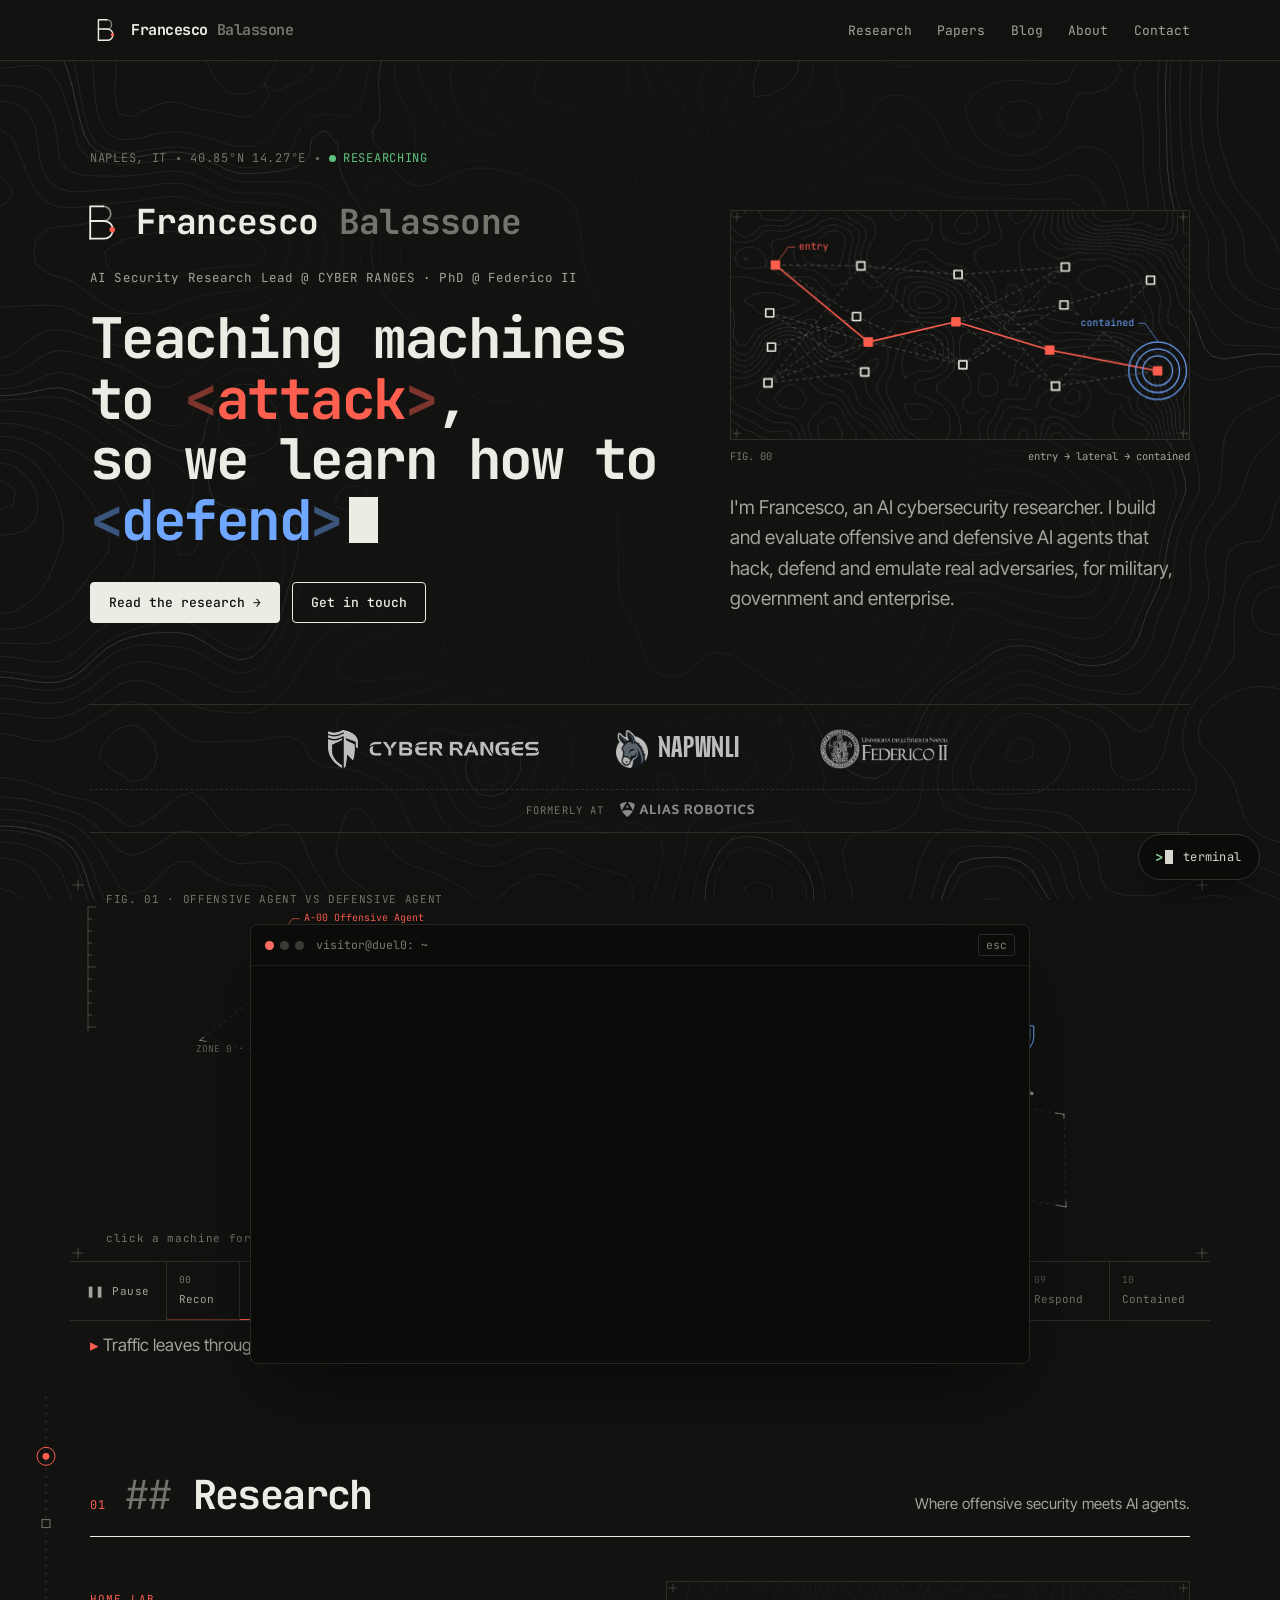
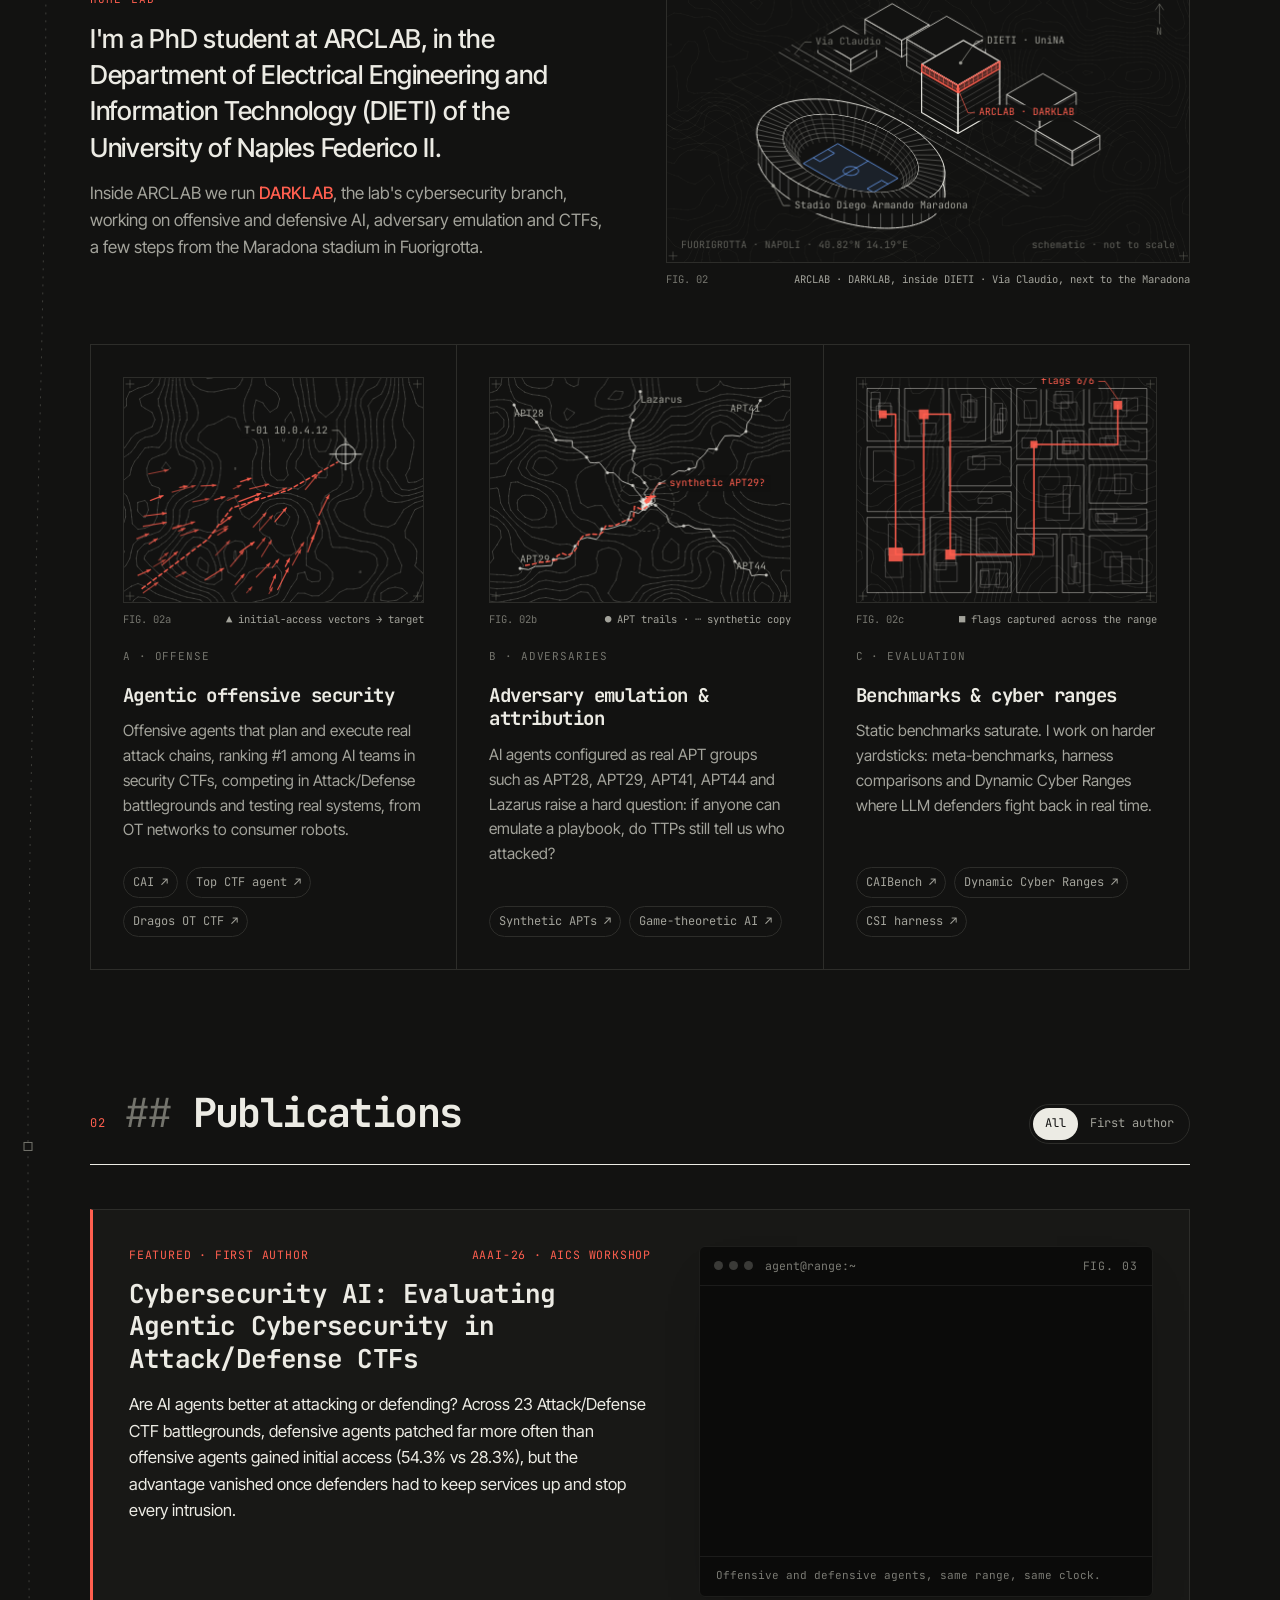
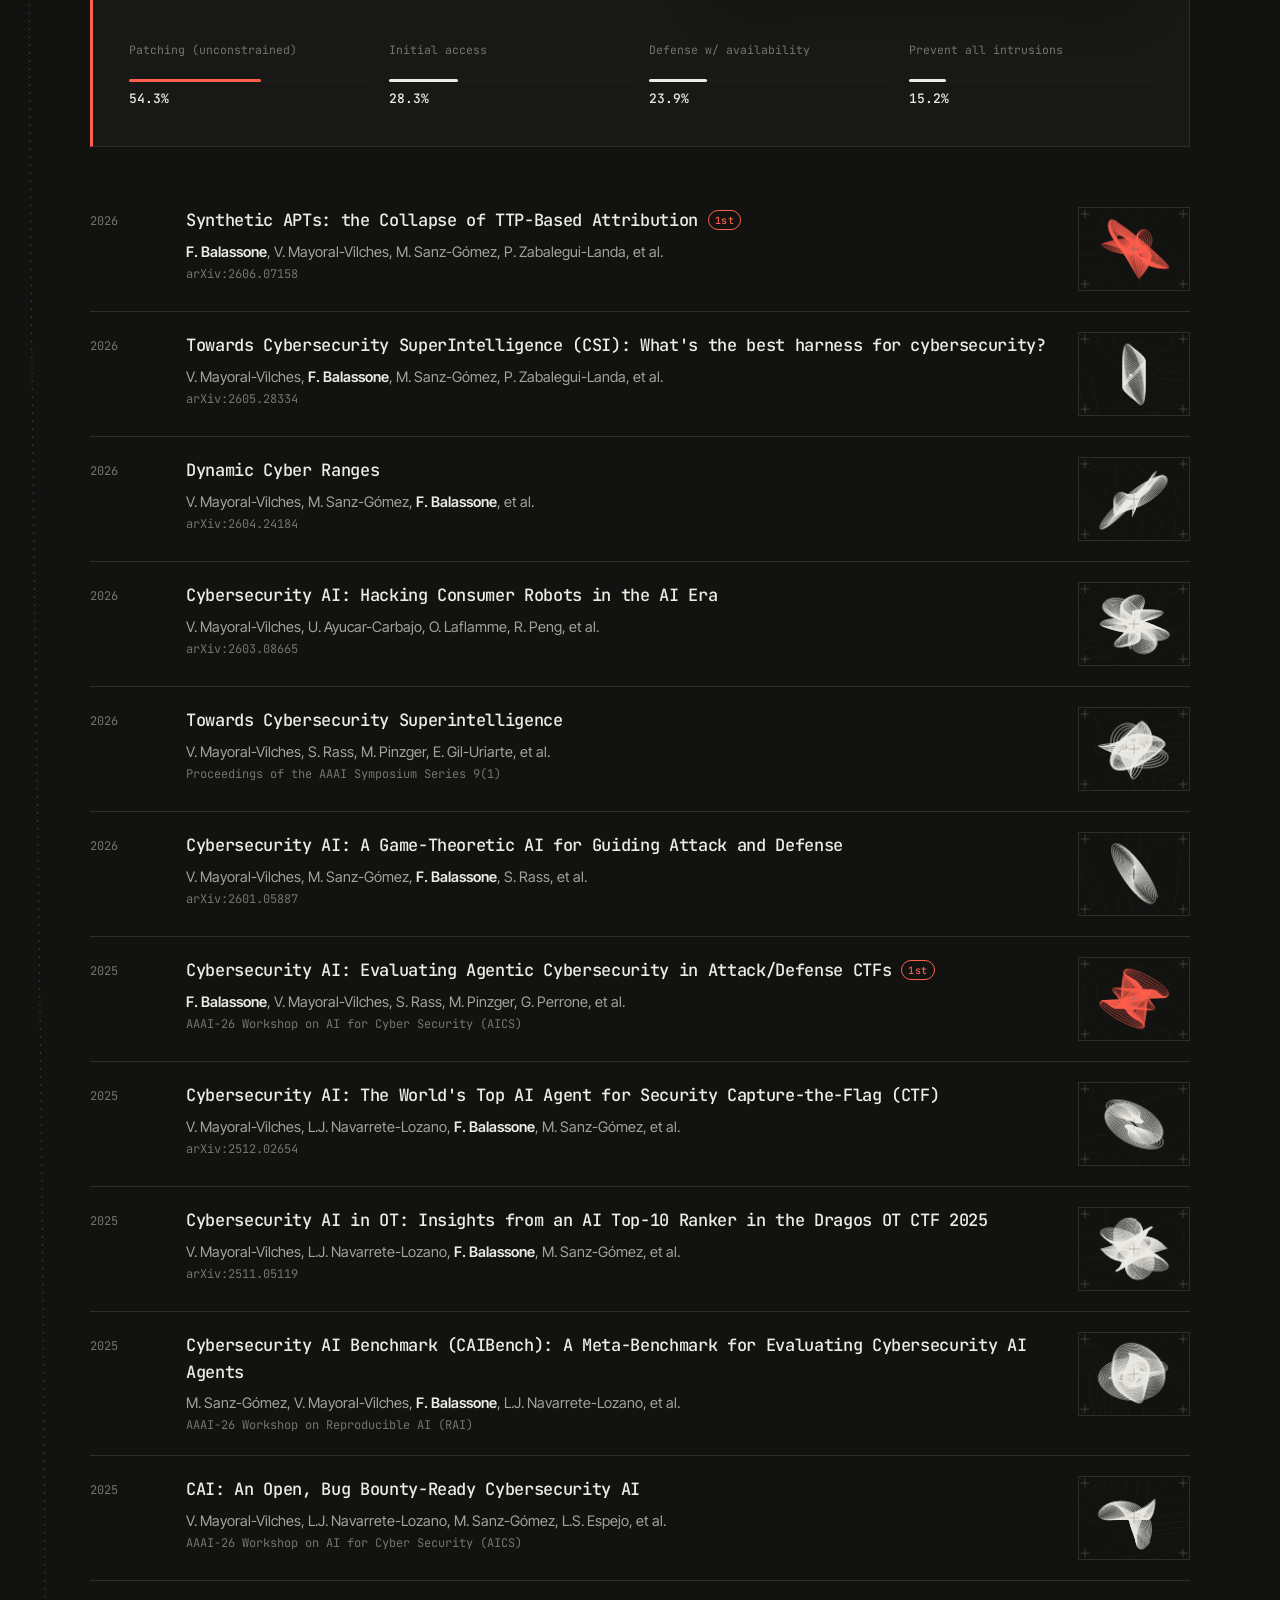
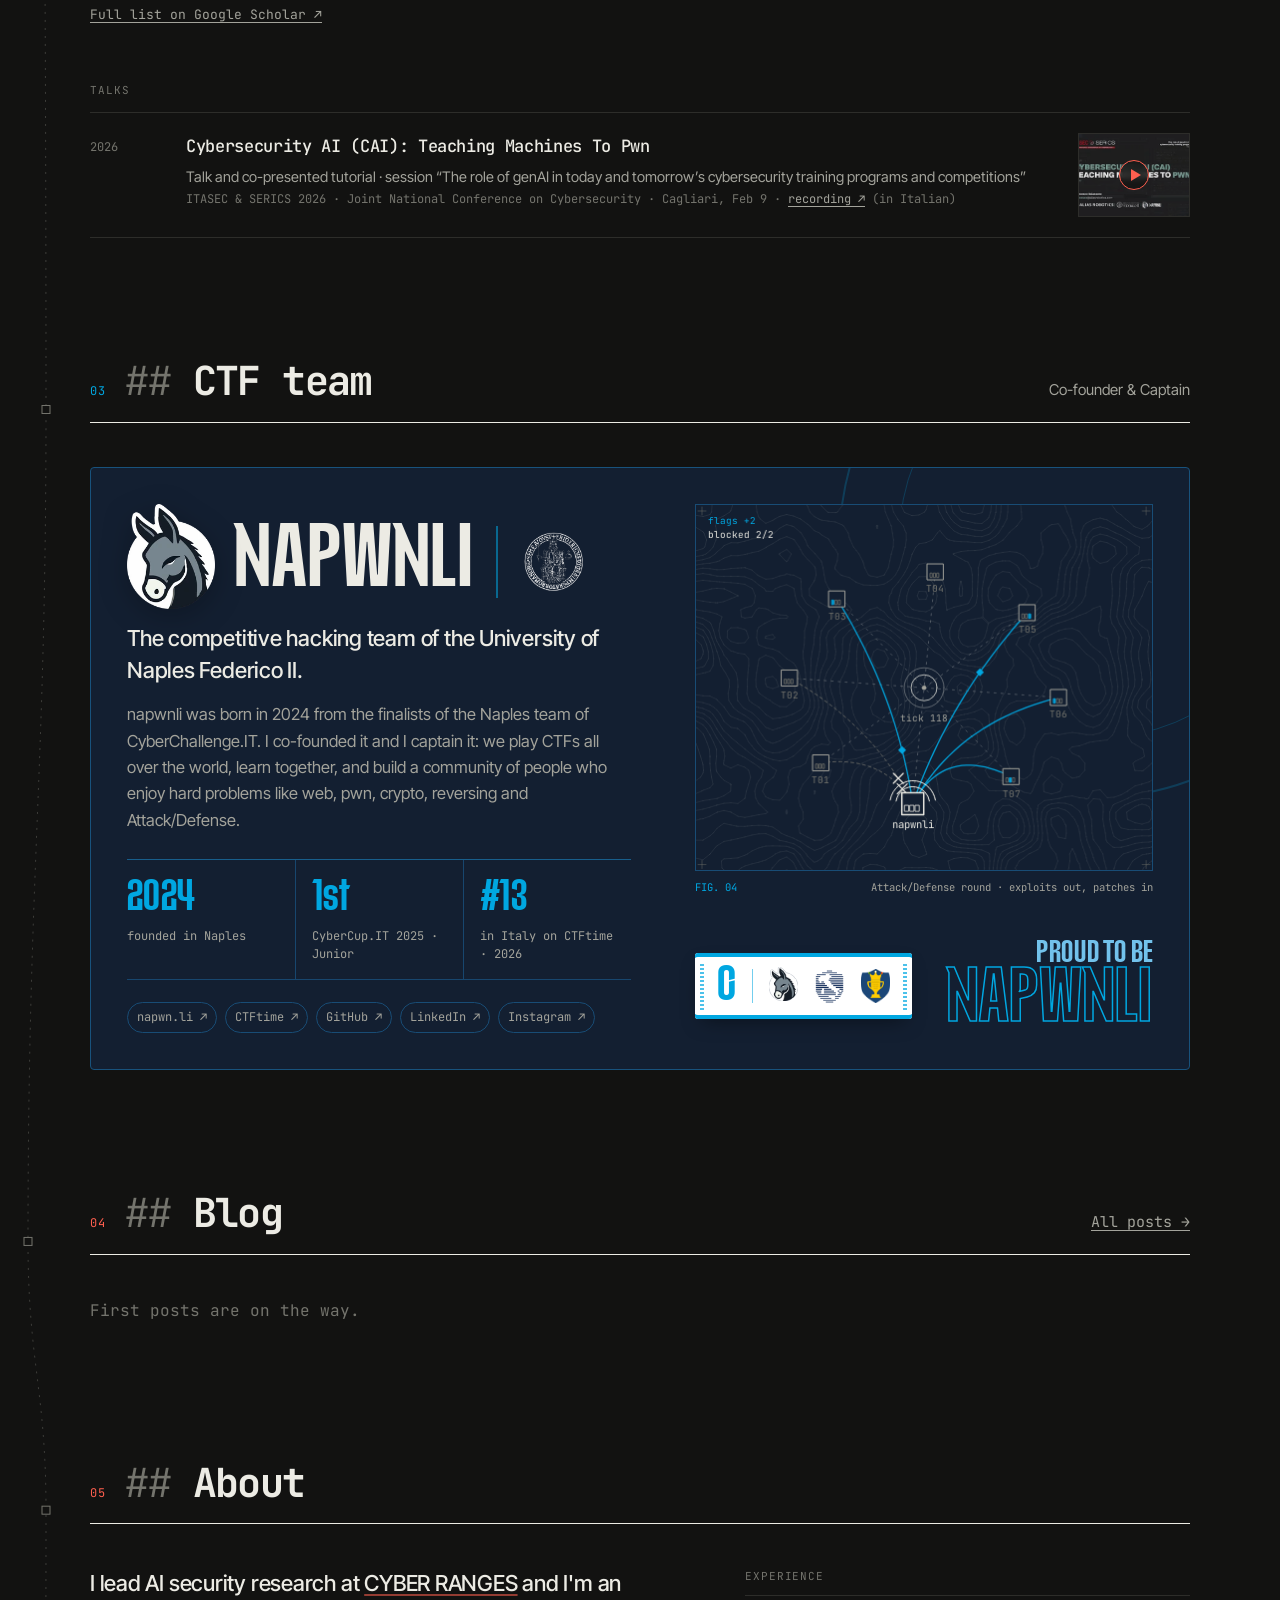
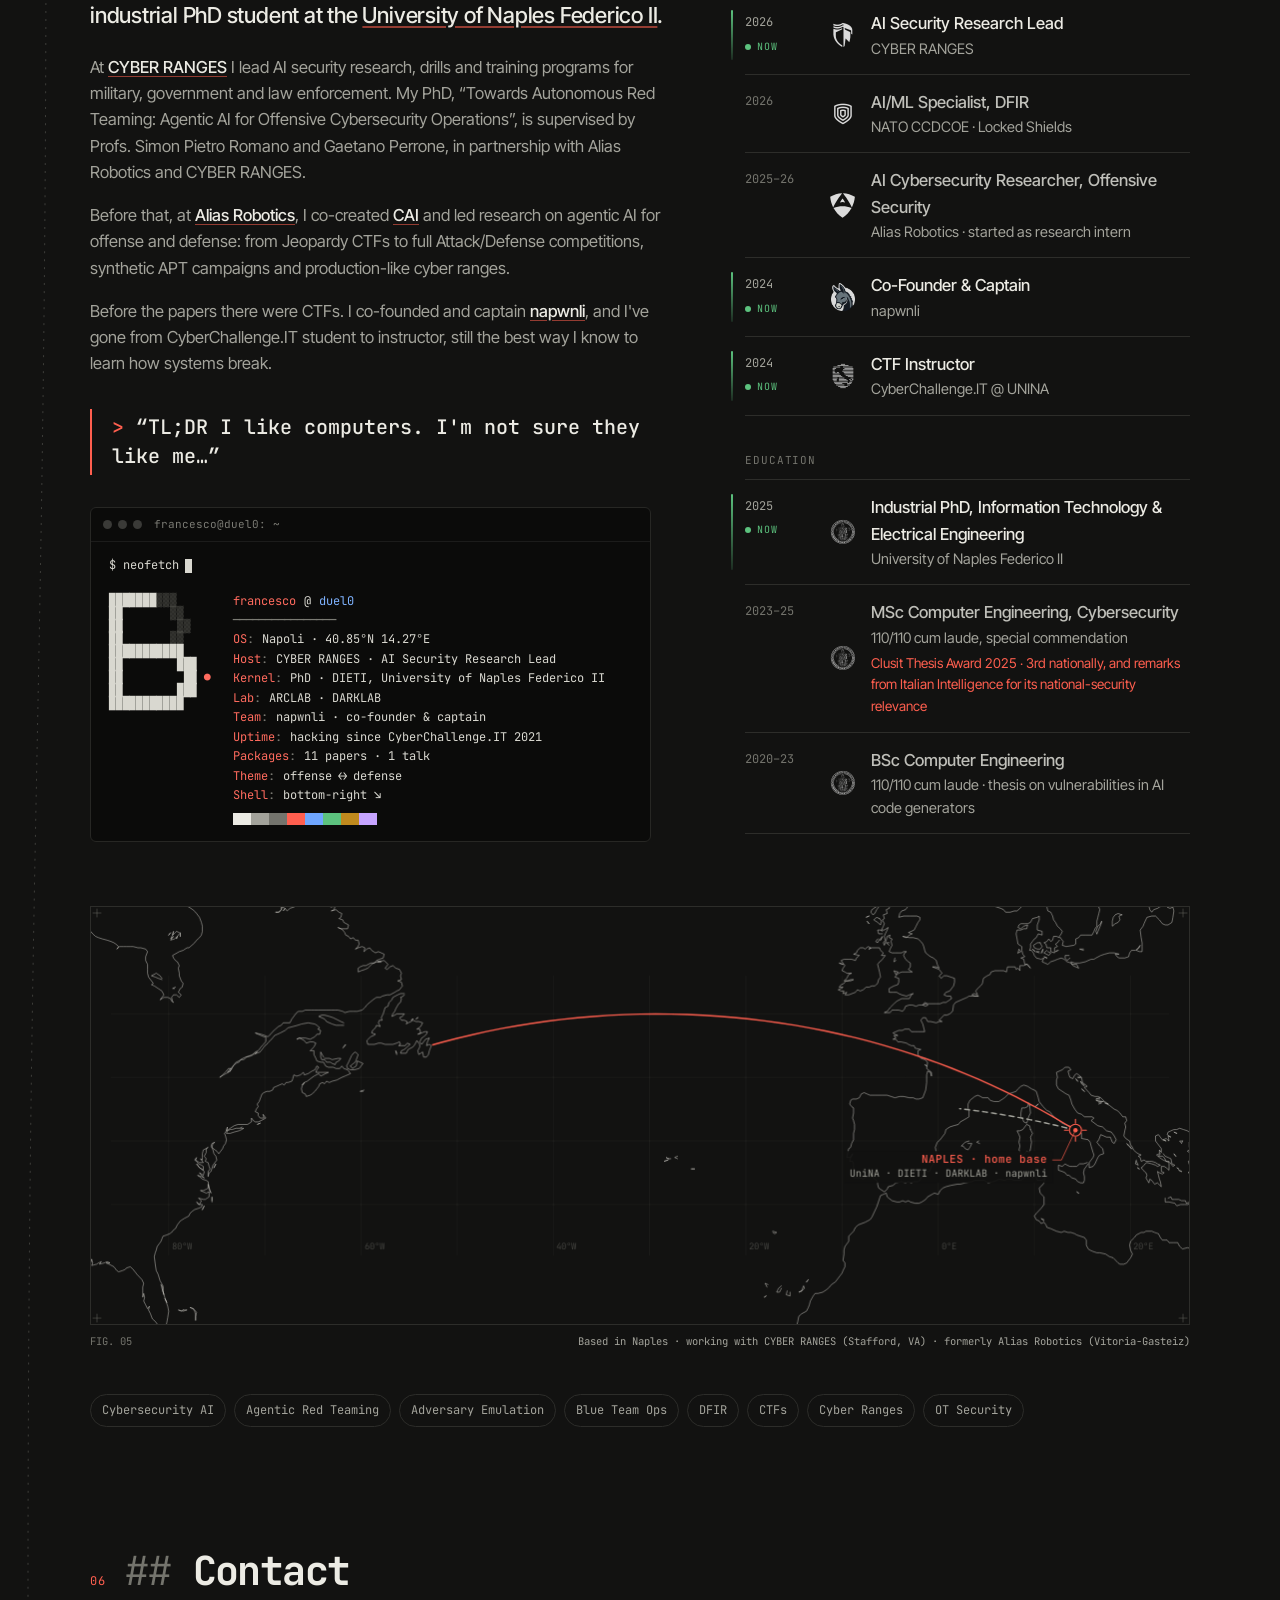
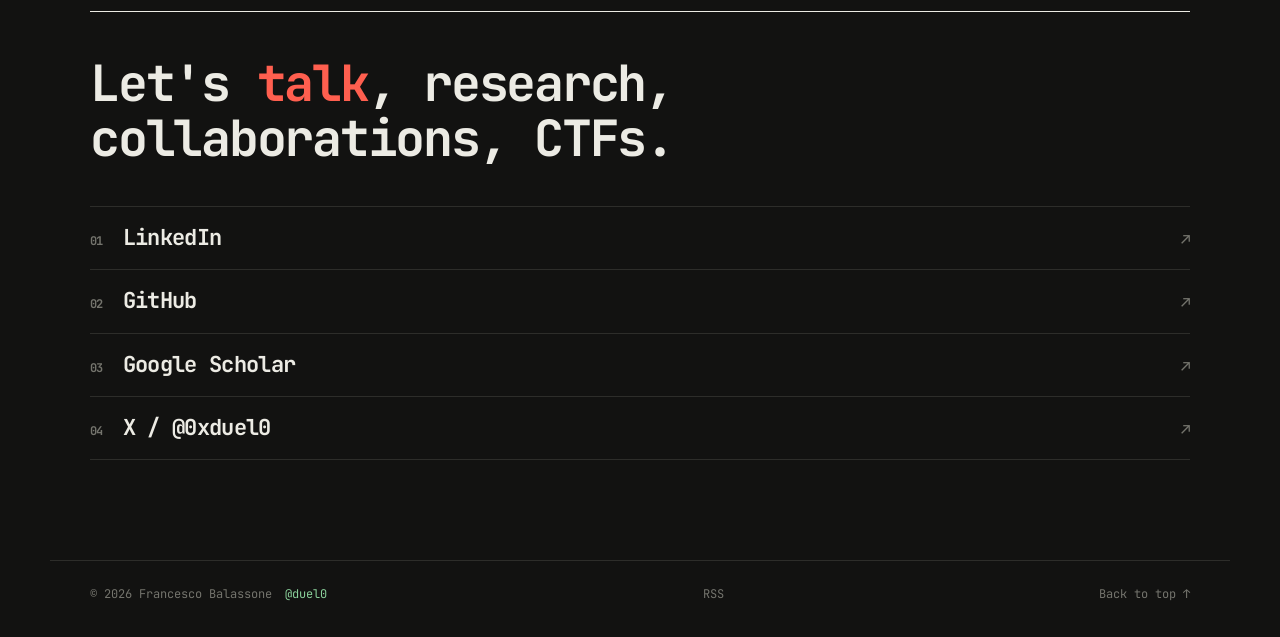
==== index.html @ e9120b07 "CTF: new flag, root filesystem with /root after capture Co-Authored-By: Claude Opus 5.5 <noreply@ant" ====
<!doctype html>
<html lang="en" data-theme="dark">
<head>
  <meta charset="utf-8">
  <meta name="viewport" content="width=device-width, initial-scale=1">
  <title>Francesco Balassone</title>
  <meta name="description" content="Francesco Balassone, AI Security Research Lead at CYBER RANGES and PhD student at the University of Naples Federico II. Research on agentic offensive security, adversary emulation and cybersecurity AI evaluation.">
  <meta name="author" content="Francesco Balassone">
  <meta property="og:title" content="Francesco Balassone">
  <meta property="og:description" content="Agentic offensive security, adversary emulation and the evaluation of cybersecurity AI.">
  <meta property="og:type" content="website">
  <meta property="og:url" content="https://duel0.github.io/">
  <meta property="og:image" content="https://duel0.github.io/assets/og/site.png">
  <meta property="og:image:width" content="1200">
  <meta property="og:image:height" content="630">
  <meta name="twitter:card" content="summary_large_image">
  <meta name="twitter:image" content="https://duel0.github.io/assets/og/site.png">
  <meta name="theme-color" content="#121211">
  <link rel="icon" href="favicon.svg" type="image/svg+xml">
  <link rel="alternate" type="application/rss+xml" title="Francesco Balassone · Blog" href="feed.xml">

  <link rel="preconnect" href="https://fonts.googleapis.com">
  <link rel="preconnect" href="https://fonts.gstatic.com" crossorigin>
  <link href="https://fonts.googleapis.com/css2?family=Inter+Tight:ital,wght@0,400;0,500;0,600;1,400&family=JetBrains+Mono:wght@400;500;700&display=swap" rel="stylesheet">
  <link rel="stylesheet" href="assets/style.css">

  <script>
    // Apply saved theme before paint to avoid a flash.
    // Arriving through a cross-document view transition: draw covers complete so the morph lands on a finished picture.
    const quiet = (vt) => { vt?.ready?.catch(() => {}); vt?.finished?.catch(() => {}); };   // aborted transitions are harmless
    addEventListener('pagereveal', (e) => { if (e.viewTransition) { document.documentElement.dataset.vt = '1'; quiet(e.viewTransition); } });
    addEventListener('pageswap', (e) => quiet(e.viewTransition));
  </script>
  <script type="application/ld+json">
  {
    "@context": "https://schema.org",
    "@type": "Person",
    "name": "Francesco Balassone",
    "jobTitle": "AI Security Research Lead",
    "alumniOf": { "@type": "CollegeOrUniversity", "name": "University of Naples Federico II" },
    "worksFor": { "@type": "Organization", "name": "CYBER RANGES" },
    "affiliation": { "@type": "CollegeOrUniversity", "name": "University of Naples Federico II" },
    "address": { "@type": "PostalAddress", "addressLocality": "Naples", "addressCountry": "IT" },
    "sameAs": [
      "https://www.linkedin.com/in/francesco-balassone/",
      "https://github.com/duel0",
      "https://scholar.google.com/citations?user=uGcv2pcAAAAJ",
      "https://x.com/0xduel0"
    ]
  }
  </script>
</head>
<body>
  <a class="skip" href="#main">Skip to content</a>

  <header class="site-header">
    <div class="wrap header-inner">
      <a class="brand" href="#top" aria-label="Francesco Balassone, home">
        <span class="brand-mark" aria-hidden="true"><svg viewBox="0 0 32 32"><path d="M9 27V5h9"/><path d="M9 15h6"/><path d="M15 15h3.5a6 6 0 0 1 0 12H9"/><path class="dim" d="M18 5a5 5 0 0 1 0 10"/><circle class="node" cx="24" cy="21" r="1.9"/></svg></span>
        <span class="brand-name">Francesco <i>Balassone</i></span>
      </a>
      <nav class="nav" aria-label="Primary">
        <a href="#research">Research</a>
        <a href="#publications">Papers</a>
        <a href="blog/">Blog</a>
        <a href="#about">About</a>
        <a href="#contact">Contact</a>
      </nav>
    </div>
  </header>

  <main id="main">
    <!-- ───────────── HERO ───────────── -->
    <section class="hero wrap" id="top">

      <div class="hero-meta mono">
        <span>Naples, IT</span>
        <span class="dot" aria-hidden="true"></span>
        <span>40.85°N 14.27°E</span>
        <span class="dot" aria-hidden="true"></span>
        <span class="status"><i aria-hidden="true"></i>researching</span>
      </div>

      <div class="hero-grid">
        <div class="hero-copy">
          <p class="hero-id"><span class="brand-mark hero-mark" aria-hidden="true"><svg viewBox="0 0 32 32"><path d="M9 27V5h9"/><path d="M9 15h6"/><path d="M15 15h3.5a6 6 0 0 1 0 12H9"/><path class="dim" d="M18 5a5 5 0 0 1 0 10"/><circle class="node" cx="24" cy="21" r="1.9"/></svg></span><span class="hero-name">Francesco <i>Balassone</i></span></p>
          <p class="eyebrow mono">AI Security Research Lead @ CYBER RANGES · PhD @ Federico II</p>
          <h1 class="display">
            Teaching machines to <em>attack</em>,<br>
            so we learn how to <em class="def">defend</em><span class="visually-hidden">.</span><span class="h1-cursor" aria-hidden="true"></span>
          </h1>
          <p class="actions">
            <a class="btn btn-solid" href="#publications">Read the research <span aria-hidden="true">→</span></a>
            <a class="btn" href="#contact">Get in touch</a>
          </p>
        </div>
        <div class="hero-side">
          <figure class="card-fig hero-fig">
            <canvas data-fig="network" data-seed="11" data-loop aria-hidden="true"></canvas>
            <figcaption class="mono"><span>FIG. 00</span><span>entry → lateral → contained</span></figcaption>
          </figure>
          <p class="lede">
            I'm Francesco, an AI cybersecurity researcher. I build and evaluate offensive and defensive
            AI agents that hack, defend and emulate real adversaries, for military, government and enterprise.
          </p>
        </div>
      </div>

      <div class="affil">
        <ul class="logos" aria-label="Current affiliations">
          <li><a href="https://www.cyberranges.com" target="_blank" rel="noopener" title="CYBER RANGES · AI Security Research Lead"><img class="logo-cr" src="assets/logos/cyber-ranges.png" alt="CYBER RANGES" width="768" height="138"></a></li>
          <li><a class="logo-napwnli" href="https://napwn.li" target="_blank" rel="noopener" title="napwnli · Co-Founder &amp; Captain"><img src="assets/team/napwnli-sm.webp" alt="" width="160" height="191"><span>NAPWNLI</span></a></li>
          <li><a href="https://www.unina.it" target="_blank" rel="noopener" title="University of Naples Federico II · PhD Student"><img class="logo-unina" src="assets/logos/unina.png" alt="University of Naples Federico II" width="340" height="100"></a></li>
        </ul>
        <p class="logos-former"><span class="mono">Formerly at</span><a href="https://aliasrobotics.com" target="_blank" rel="noopener" title="Alias Robotics · AI Cybersecurity Researcher"><img class="logo-alias" src="assets/logos/alias-robotics.svg" alt="Alias Robotics" width="755" height="85"></a></p>
      </div>

      <figure class="scene" aria-label="Animated wireframe of a network, left to right: an attacker host, home router, internet, edge router, external firewall, DMZ, internal firewall, user and server subnets, and a SOC stack. An Offensive Agent moves through the network until a Defensive Agent detects and contains it.">
        <canvas id="scene"></canvas>
        <span class="scene-tag mono">FIG. 01 · Offensive Agent vs Defensive Agent</span>
        <span class="scene-hint mono">click a machine for its logs · drag to rotate</span>
      </figure>
      <div class="scene-ctrl">
        <button type="button" class="scene-play mono" id="scene-play" aria-pressed="false">❚❚ Pause</button>
        <ol class="stages mono" id="stages" aria-label="Attack stages, select one to jump to it"></ol>
      </div>
      <p class="scene-caption" id="scene-caption">An Offensive Agent moves through a network from left to right; a Defensive Agent detects and contains it.</p>
    </section>

    <!-- ───────────── 01 RESEARCH ───────────── -->
    <section class="section wrap" id="research">
      <header class="section-head">
        <span class="section-num mono">01</span>
        <h2 class="section-title">Research</h2>
        <p class="section-sub">Where offensive security meets AI agents.</p>
      </header>

      <div class="lab">
        <div class="lab-text">
          <p class="lab-kicker mono">Home lab</p>
          <p class="lab-lead">I'm a PhD student at <strong>ARCLAB</strong>, in the Department of Electrical Engineering and Information Technology (<strong>DIETI</strong>) of the University of Naples Federico II.</p>
          <p>Inside ARCLAB we run <strong class="lab-dark">DARKLAB</strong>, the lab's cybersecurity branch, working on offensive and defensive AI, adversary emulation and CTFs, a few steps from the Maradona stadium in Fuorigrotta.</p>
        </div>
        <figure class="card-fig lab-fig">
          <canvas data-fig="campus" data-seed="1926" data-live aria-hidden="true"></canvas>
          <figcaption class="mono"><span>FIG. 02</span><span>ARCLAB · DARKLAB, inside DIETI · Via Claudio, next to the Maradona</span></figcaption>
        </figure>
      </div>

      <div class="cards">
        <article class="card">
          <figure class="card-fig">
            <canvas data-fig="offense" aria-hidden="true"></canvas>
            <figcaption class="mono"><span>FIG. 02a</span><span>▲ initial-access vectors → target</span></figcaption>
          </figure>
          <span class="card-tag mono">A · Offense</span>
          <h3>Agentic offensive security</h3>
          <p>
            Offensive agents that plan and execute real attack chains, ranking #1 among AI teams in
            security CTFs, competing in Attack/Defense battlegrounds and testing real systems, from OT
            networks to consumer robots.
          </p>
          <ul class="card-refs mono">
            <li><a href="https://arxiv.org/abs/2504.06017" target="_blank" rel="noopener">CAI ↗</a></li>
            <li><a href="https://arxiv.org/abs/2512.02654" target="_blank" rel="noopener">Top CTF agent ↗</a></li>
            <li><a href="https://arxiv.org/abs/2511.05119" target="_blank" rel="noopener">Dragos OT CTF ↗</a></li>
          </ul>
        </article>

        <article class="card">
          <figure class="card-fig">
            <canvas data-fig="adversary" aria-hidden="true"></canvas>
            <figcaption class="mono"><span>FIG. 02b</span><span>● APT trails · ┄ synthetic copy</span></figcaption>
          </figure>
          <span class="card-tag mono">B · Adversaries</span>
          <h3>Adversary emulation &amp; attribution</h3>
          <p>
            AI agents configured as real APT groups such as APT28, APT29, APT41, APT44 and Lazarus
            raise a hard question: if anyone can emulate a playbook, do TTPs still tell us who attacked?
          </p>
          <ul class="card-refs mono">
            <li><a href="https://arxiv.org/abs/2606.07158" target="_blank" rel="noopener">Synthetic APTs ↗</a></li>
            <li><a href="https://arxiv.org/abs/2601.05887" target="_blank" rel="noopener">Game-theoretic AI ↗</a></li>
          </ul>
        </article>

        <article class="card">
          <figure class="card-fig">
            <canvas data-fig="evaluation" aria-hidden="true"></canvas>
            <figcaption class="mono"><span>FIG. 02c</span><span>■ flags captured across the range</span></figcaption>
          </figure>
          <span class="card-tag mono">C · Evaluation</span>
          <h3>Benchmarks &amp; cyber ranges</h3>
          <p>
            Static benchmarks saturate. I work on harder yardsticks: meta-benchmarks, harness
            comparisons and <em>Dynamic Cyber Ranges</em> where LLM defenders fight back in real time.
          </p>
          <ul class="card-refs mono">
            <li><a href="https://arxiv.org/abs/2510.24317" target="_blank" rel="noopener">CAIBench ↗</a></li>
            <li><a href="https://arxiv.org/abs/2604.24184" target="_blank" rel="noopener">Dynamic Cyber Ranges ↗</a></li>
            <li><a href="https://arxiv.org/abs/2605.28334" target="_blank" rel="noopener">CSI harness ↗</a></li>
          </ul>
        </article>
      </div>
    </section>

    <!-- ───────────── 02 PUBLICATIONS ───────────── -->
    <section class="section wrap" id="publications">
      <header class="section-head">
        <span class="section-num mono">02</span>
        <h2 class="section-title">Publications</h2>
        <div class="filter mono" role="group" aria-label="Filter publications">
          <button type="button" class="is-active" data-filter="all" aria-pressed="true">All</button>
          <button type="button" data-filter="first" aria-pressed="false">First author</button>
        </div>
      </header>

      <!-- Featured -->
      <article class="featured">
        <div class="featured-main">
        <div class="featured-meta mono">
          <span>Featured · First author</span>
          <span>AAAI-26 · AICS Workshop</span>
        </div>
        <h3 class="featured-title">
          <a href="https://arxiv.org/abs/2510.17521" target="_blank" rel="noopener">
            Cybersecurity AI: Evaluating Agentic Cybersecurity in Attack/Defense CTFs
          </a>
        </h3>
        <p>
          Are AI agents better at attacking or defending? Across 23 Attack/Defense CTF battlegrounds,
          defensive agents patched far more often than offensive agents gained initial access
          (54.3% vs 28.3%), but the advantage vanished once defenders had to keep services up
          and stop <em>every</em> intrusion.
        </p>
        </div>
          <figure class="terminal" aria-label="Illustrative agent trace">
            <div class="terminal-bar mono">
              <span class="lights" aria-hidden="true"><i></i><i></i><i></i></span>
              <span>agent@range:~</span>
              <span class="terminal-tag">FIG. 03</span>
            </div>
            <pre class="terminal-body mono" id="trace" aria-hidden="true"></pre>
            <figcaption class="mono">Offensive and defensive agents, same range, same clock.</figcaption>
          </figure>
        <div class="featured-figs mono" aria-hidden="true">
          <div><span>Patching (unconstrained)</span><b style="--v:54.3">54.3%</b></div>
          <div><span>Initial access</span><b style="--v:28.3">28.3%</b></div>
          <div><span>Defense w/ availability</span><b style="--v:23.9">23.9%</b></div>
          <div><span>Prevent all intrusions</span><b style="--v:15.2">15.2%</b></div>
        </div>
      </article>

      <ol class="pubs" id="pubs">
        <li data-first="true">
          <span class="pub-year mono">2026</span>
          <div class="pub-body">
            <a class="pub-title" href="https://arxiv.org/abs/2606.07158" target="_blank" rel="noopener">Synthetic APTs: the Collapse of TTP-Based Attribution</a>
            <p class="pub-authors"><b>F. Balassone</b>, V. Mayoral-Vilches, M. Sanz-Gómez, P. Zabalegui-Landa, et al.</p>
            <p class="pub-venue mono">arXiv:2606.07158</p>
          </div>
          <div class="pub-thumb"><canvas data-fig="glyph-red" data-seed="2696" data-mini aria-hidden="true"></canvas></div>
        </li>
        <li>
          <span class="pub-year mono">2026</span>
          <div class="pub-body">
            <a class="pub-title" href="https://arxiv.org/abs/2605.28334" target="_blank" rel="noopener">Towards Cybersecurity SuperIntelligence (CSI): What's the best harness for cybersecurity?</a>
            <p class="pub-authors">V. Mayoral-Vilches, <b>F. Balassone</b>, M. Sanz-Gómez, P. Zabalegui-Landa, et al.</p>
            <p class="pub-venue mono">arXiv:2605.28334</p>
          </div>
          <div class="pub-thumb"><canvas data-fig="glyph" data-seed="3656" data-mini aria-hidden="true"></canvas></div>
        </li>
        <li>
          <span class="pub-year mono">2026</span>
          <div class="pub-body">
            <a class="pub-title" href="https://arxiv.org/abs/2604.24184" target="_blank" rel="noopener">Dynamic Cyber Ranges</a>
            <p class="pub-authors">V. Mayoral-Vilches, M. Sanz-Gómez, <b>F. Balassone</b>, et al.</p>
            <p class="pub-venue mono">arXiv:2604.24184</p>
          </div>
          <div class="pub-thumb"><canvas data-fig="glyph" data-seed="9209" data-mini aria-hidden="true"></canvas></div>
        </li>
        <li>
          <span class="pub-year mono">2026</span>
          <div class="pub-body">
            <a class="pub-title" href="https://arxiv.org/abs/2603.08665" target="_blank" rel="noopener">Cybersecurity AI: Hacking Consumer Robots in the AI Era</a>
            <p class="pub-authors">V. Mayoral-Vilches, U. Ayucar-Carbajo, O. Laflamme, R. Peng, et al.</p>
            <p class="pub-venue mono">arXiv:2603.08665</p>
          </div>
          <div class="pub-thumb"><canvas data-fig="glyph" data-seed="3393" data-mini aria-hidden="true"></canvas></div>
        </li>
        <li>
          <span class="pub-year mono">2026</span>
          <div class="pub-body">
            <a class="pub-title" href="https://arxiv.org/abs/2601.14614" target="_blank" rel="noopener">Towards Cybersecurity Superintelligence</a>
            <p class="pub-authors">V. Mayoral-Vilches, S. Rass, M. Pinzger, E. Gil-Uriarte, et al.</p>
            <p class="pub-venue mono">Proceedings of the AAAI Symposium Series 9(1)</p>
          </div>
          <div class="pub-thumb"><canvas data-fig="glyph" data-seed="8802" data-mini aria-hidden="true"></canvas></div>
        </li>
        <li>
          <span class="pub-year mono">2026</span>
          <div class="pub-body">
            <a class="pub-title" href="https://arxiv.org/abs/2601.05887" target="_blank" rel="noopener">Cybersecurity AI: A Game-Theoretic AI for Guiding Attack and Defense</a>
            <p class="pub-authors">V. Mayoral-Vilches, M. Sanz-Gómez, <b>F. Balassone</b>, S. Rass, et al.</p>
            <p class="pub-venue mono">arXiv:2601.05887</p>
          </div>
          <div class="pub-thumb"><canvas data-fig="glyph" data-seed="75" data-mini aria-hidden="true"></canvas></div>
        </li>
        <li data-first="true">
          <span class="pub-year mono">2025</span>
          <div class="pub-body">
            <a class="pub-title" href="https://arxiv.org/abs/2510.17521" target="_blank" rel="noopener">Cybersecurity AI: Evaluating Agentic Cybersecurity in Attack/Defense CTFs</a>
            <p class="pub-authors"><b>F. Balassone</b>, V. Mayoral-Vilches, S. Rass, M. Pinzger, G. Perrone, et al.</p>
            <p class="pub-venue mono">AAAI-26 Workshop on AI for Cyber Security (AICS)</p>
          </div>
          <div class="pub-thumb"><canvas data-fig="glyph-red" data-seed="7085" data-mini aria-hidden="true"></canvas></div>
        </li>
        <li>
          <span class="pub-year mono">2025</span>
          <div class="pub-body">
            <a class="pub-title" href="https://arxiv.org/abs/2512.02654" target="_blank" rel="noopener">Cybersecurity AI: The World's Top AI Agent for Security Capture-the-Flag (CTF)</a>
            <p class="pub-authors">V. Mayoral-Vilches, L.J. Navarrete-Lozano, <b>F. Balassone</b>, M. Sanz-Gómez, et al.</p>
            <p class="pub-venue mono">arXiv:2512.02654</p>
          </div>
          <div class="pub-thumb"><canvas data-fig="glyph" data-seed="2731" data-mini aria-hidden="true"></canvas></div>
        </li>
        <li>
          <span class="pub-year mono">2025</span>
          <div class="pub-body">
            <a class="pub-title" href="https://arxiv.org/abs/2511.05119" target="_blank" rel="noopener">Cybersecurity AI in OT: Insights from an AI Top-10 Ranker in the Dragos OT CTF 2025</a>
            <p class="pub-authors">V. Mayoral-Vilches, L.J. Navarrete-Lozano, <b>F. Balassone</b>, M. Sanz-Gómez, et al.</p>
            <p class="pub-venue mono">arXiv:2511.05119</p>
          </div>
          <div class="pub-thumb"><canvas data-fig="glyph" data-seed="4926" data-mini aria-hidden="true"></canvas></div>
        </li>
        <li>
          <span class="pub-year mono">2025</span>
          <div class="pub-body">
            <a class="pub-title" href="https://arxiv.org/abs/2510.24317" target="_blank" rel="noopener">Cybersecurity AI Benchmark (CAIBench): A Meta-Benchmark for Evaluating Cybersecurity AI Agents</a>
            <p class="pub-authors">M. Sanz-Gómez, V. Mayoral-Vilches, <b>F. Balassone</b>, L.J. Navarrete-Lozano, et al.</p>
            <p class="pub-venue mono">AAAI-26 Workshop on Reproducible AI (RAI)</p>
          </div>
          <div class="pub-thumb"><canvas data-fig="glyph" data-seed="3908" data-mini aria-hidden="true"></canvas></div>
        </li>
        <li>
          <span class="pub-year mono">2025</span>
          <div class="pub-body">
            <a class="pub-title" href="https://arxiv.org/abs/2504.06017" target="_blank" rel="noopener">CAI: An Open, Bug Bounty-Ready Cybersecurity AI</a>
            <p class="pub-authors">V. Mayoral-Vilches, L.J. Navarrete-Lozano, M. Sanz-Gómez, L.S. Espejo, et al.</p>
            <p class="pub-venue mono">AAAI-26 Workshop on AI for Cyber Security (AICS)</p>
          </div>
          <div class="pub-thumb"><canvas data-fig="glyph" data-seed="3934" data-mini aria-hidden="true"></canvas></div>
        </li>
      </ol>

      <p class="more mono">
        <a href="https://scholar.google.com/citations?user=uGcv2pcAAAAJ" target="_blank" rel="noopener">Full list on Google Scholar ↗</a>
      </p>

      <h3 class="sub-head mono">Talks</h3>
      <ol class="pubs talks">
        <li>
          <span class="pub-year mono">2026</span>
          <div class="pub-body">
            <a class="pub-title" href="https://www.youtube.com/live/y6Fzrc7NYBs?t=550" target="_blank" rel="noopener">Cybersecurity AI (CAI): Teaching Machines To Pwn</a>
            <p class="pub-authors">Talk and co-presented tutorial · session “The role of genAI in today and tomorrow’s cybersecurity training programs and competitions”</p>
            <p class="pub-venue mono">ITASEC &amp; SERICS 2026 · Joint National Conference on Cybersecurity · Cagliari, Feb 9 · <a href="https://www.youtube.com/live/y6Fzrc7NYBs?t=550" target="_blank" rel="noopener">recording ↗</a> (in Italian)</p>
          </div>
          <a class="talk-thumb" href="https://www.youtube.com/live/y6Fzrc7NYBs?t=550" target="_blank" rel="noopener" aria-label="Watch the ITASEC 2026 talk on YouTube">
            <picture>
              <source type="image/webp" srcset="assets/talks/itasec-2026-sm.webp 320w, assets/talks/itasec-2026.webp 640w" sizes="112px">
              <img src="assets/talks/itasec-2026-sm.jpg" srcset="assets/talks/itasec-2026-sm.jpg 320w, assets/talks/itasec-2026.jpg 640w" sizes="112px" width="320" height="180" alt="Title slide: Cybersecurity AI (CAI), Teaching Machines to Pwn, ITASEC 2026" loading="lazy">
            </picture>
            <span class="talk-play" aria-hidden="true"></span>
          </a>
        </li>
      </ol>
    </section>

    <!-- ───────────── 03 CTF TEAM ───────────── -->
    <section class="section wrap" id="team" data-palette="napoli">
      <header class="section-head">
        <span class="section-num mono">03</span>
        <h2 class="section-title">CTF team</h2>
        <p class="section-sub">Co-founder &amp; Captain</p>
      </header>

      <div class="team">
        <div class="team-text">
          <div class="team-head">
          <a class="team-brand" href="https://napwn.li" target="_blank" rel="noopener">
            <picture>
              <source srcset="assets/team/napwnli-sm.webp 1x, assets/team/napwnli.webp 4x" type="image/webp">
              <img src="assets/team/napwnli-sm.png" width="88" height="105" alt="napwnli logo: a donkey head">
            </picture>
            <span class="team-name">napwnli</span>
          </a>
          <a class="team-uni" href="https://www.unina.it" target="_blank" rel="noopener" title="Official CTF team of the University of Naples Federico II">
            <i aria-hidden="true"></i><img src="assets/logos/marks/unina.png" alt="University of Naples Federico II" width="64" height="64">
          </a>
          </div>
          <p class="team-lead">
            The competitive hacking team of the <strong>University of Naples Federico II</strong>.
          </p>
          <p>
            napwnli was born in 2024 from the finalists of the Naples team of CyberChallenge.IT. I co-founded it
            and I captain it: we play CTFs all over the world, learn together, and build a community of people
            who enjoy hard problems like web, pwn, crypto, reversing and Attack/Defense.
          </p>
          <div class="stat-tiles team-stats">
            <div><b>2024</b><span>founded in Naples</span></div>
            <div><b>1st</b><span>CyberCup.IT 2025 · Junior</span></div>
            <div><b>#13</b><span>in Italy on CTFtime · 2026</span></div>
          </div>
          <ul class="card-refs mono team-links">
            <li><a href="https://napwn.li" target="_blank" rel="noopener">napwn.li ↗</a></li>
            <li><a href="https://ctftime.org/team/308814" target="_blank" rel="noopener">CTFtime ↗</a></li>
            <li><a href="https://github.com/napwnli" target="_blank" rel="noopener">GitHub ↗</a></li>
            <li><a href="https://it.linkedin.com/company/napwnli" target="_blank" rel="noopener">LinkedIn ↗</a></li>
            <li><a href="https://www.instagram.com/napwnli" target="_blank" rel="noopener">Instagram ↗</a></li>
          </ul>
        </div>
        <div class="team-side">
        <figure class="card-fig team-fig">
          <canvas data-fig="ad" data-seed="404" data-loop aria-hidden="true"></canvas>
          <figcaption class="mono"><span>FIG. 04</span><span>Attack/Defense round · exploits out, patches in</span></figcaption>
        </figure>
          <div class="team-honours">
            <div class="armband" role="img" aria-label="Captain's armband: C, napwnli, CyberChallenge.IT, CyberCup.IT">
              <span class="ab-c" title="Captain of napwnli">C</span>
              <i class="ab-sep" aria-hidden="true"></i>
              <img src="assets/team/napwnli-sm.webp" alt="" title="napwnli" width="30" height="36">
              <img src="assets/logos/marks/cyberchallenge.png" alt="" title="CyberChallenge.IT · instructor" width="40" height="40">
              <img src="assets/logos/cybercup.png" alt="" title="CyberCup.IT 2025 · Junior winners" width="34" height="40">
            </div>
            <p class="team-proud" aria-label="Proud to be napwnli"><span>PROUD TO BE</span><b>NAPWNLI</b></p>
          </div>
        </div>
      </div>
    </section>

    <!-- ───────────── 04 BLOG ───────────── -->
    <section class="section wrap" id="writing">
      <header class="section-head">
        <span class="section-num mono">04</span>
        <h2 class="section-title">Blog</h2>
        <p class="section-sub"><a class="mono" href="blog/">All posts →</a></p>
      </header>
      <!-- blog:start -->
      <p class="posts-empty">First posts are on the way.</p>
      <!-- blog:end -->
    </section>

    <!-- ───────────── 05 ABOUT ───────────── -->
    <section class="section wrap" id="about">
      <header class="section-head">
        <span class="section-num mono">05</span>
        <h2 class="section-title">About</h2>
      </header>

      <div class="about-grid">
        <div class="about-text">
          <p class="about-lead">
            I lead AI security research at <a href="https://www.cyberranges.com" target="_blank" rel="noopener"><strong>CYBER RANGES</strong></a> and I'm an industrial PhD student at the
            <a href="https://www.unina.it" target="_blank" rel="noopener"><strong>University of Naples Federico II</strong></a>.
          </p>
          <p>
            At <a href="https://www.cyberranges.com" target="_blank" rel="noopener"><strong>CYBER RANGES</strong></a> I lead AI security research, drills and training programs for military,
            government and law enforcement. My PhD, <em>“Towards Autonomous Red Teaming: Agentic AI for
            Offensive Cybersecurity Operations”</em>, is supervised by Profs. Simon Pietro Romano and
            Gaetano Perrone, in partnership with Alias Robotics and CYBER RANGES.
          </p>
          <p>
            Before that, at <a href="https://aliasrobotics.com" target="_blank" rel="noopener"><strong>Alias Robotics</strong></a>, I co-created <a href="https://github.com/aliasrobotics/cai" target="_blank" rel="noopener"><strong>CAI</strong></a> and led research on agentic AI for
            offense and defense: from Jeopardy CTFs to full Attack/Defense competitions, synthetic APT
            campaigns and production-like cyber ranges.
          </p>
          <p>
            Before the papers there were CTFs. I co-founded and captain <a href="#team"><strong>napwnli</strong></a>, and I've gone
            from CyberChallenge.IT student to instructor, still the best way I know to learn how systems break.
          </p>
          <blockquote class="pull">
            “TL;DR I like computers. I'm not sure they like me…”
          </blockquote>

          <figure class="fetch mono" data-console role="button" tabindex="0" aria-label="neofetch-style summary, open the terminal">
            <div class="fetch-bar"><span class="lights" aria-hidden="true"><i></i><i></i><i></i></span><span>francesco@duel0: ~</span></div>
            <div class="fetch-prompt"><span>$ neofetch</span><span class="fetch-cursor" aria-hidden="true"></span></div>
            <div class="fetch-body">
              <pre class="fetch-art" aria-hidden="true"><b>███████</b><i>▒▒▒</i>   
<b>██</b>       <i>▒▒</i>  
<b>██</b>        <i>▒▒</i> 
<b>██</b>       <i>▒▒</i>  
<b>███████████</b>  
<b>██</b>        <b>███</b>
<b>██</b>         <b>██</b> <em>●</em>
<b>██</b>        <b>███</b>
<b>███████████</b>  </pre>
              <dl class="fetch-info">
              <div class="fetch-host" style="--i:0"><span class="u">francesco</span>@<span class="h">duel0</span></div>
              <div class="fetch-rule" style="--i:1" aria-hidden="true">────────────────</div>
              <div style="--i:2"><dt>OS</dt><dd>Napoli · 40.85°N 14.27°E</dd></div>
              <div style="--i:3"><dt>Host</dt><dd>CYBER RANGES · AI Security Research Lead</dd></div>
              <div style="--i:4"><dt>Kernel</dt><dd>PhD · DIETI, University of Naples Federico II</dd></div>
              <div style="--i:5"><dt>Lab</dt><dd>ARCLAB · DARKLAB</dd></div>
              <div style="--i:6"><dt>Team</dt><dd>napwnli · co-founder & captain</dd></div>
              <div style="--i:7"><dt>Uptime</dt><dd>hacking since CyberChallenge.IT 2021</dd></div>
              <div style="--i:8"><dt>Packages</dt><dd>11 papers · 1 talk</dd></div>
              <div style="--i:9"><dt>Theme</dt><dd>offense ↔ defense</dd></div>
              <div style="--i:10"><dt>Shell</dt><dd>bottom-right ↘</dd></div>
              <div class="fetch-colors" style="--i:11" aria-hidden="true"><i style="--c:var(--ink)"></i><i style="--c:var(--ink-2)"></i><i style="--c:var(--ink-3)"></i><i style="--c:var(--accent)"></i><i style="--c:var(--blue)"></i><i style="--c:var(--ok)"></i><i style="--c:#c08a1e"></i><i style="--c:#c6a4ff"></i></div>
              </dl>
            </div>
          </figure>
        </div>

        <div class="about-side">
          <h3 class="side-label mono">Experience</h3>
          <ol class="timeline">
            <li class="is-now">
              <span class="tl-when mono">2026<em class="tl-now"><i aria-hidden="true"></i>now</em></span>
              <span class="tl-logo"><img src="assets/logos/marks/cyber-ranges.png" alt="CYBER RANGES" width="28" height="28" loading="lazy"></span>
              <div><b>AI Security Research Lead</b><span>CYBER RANGES</span></div>
            </li>
            <li>
              <span class="tl-when mono">2026</span>
              <span class="tl-logo"><img src="assets/logos/marks/locked-shields.png" alt="Locked Shields" width="28" height="28" loading="lazy"></span>
              <div><b>AI/ML Specialist, DFIR</b><span>NATO CCDCOE · Locked Shields</span></div>
            </li>
            <li>
              <span class="tl-when mono">2025–26</span>
              <span class="tl-logo"><img src="assets/logos/marks/alias-robotics.svg" alt="Alias Robotics" width="28" height="28" loading="lazy"></span>
              <div><b>AI Cybersecurity Researcher, Offensive Security</b><span>Alias Robotics · started as research intern</span></div>
            </li>
            <li class="is-now">
              <span class="tl-when mono">2024<em class="tl-now"><i aria-hidden="true"></i>now</em></span>
              <span class="tl-logo"><img src="assets/team/napwnli-sm.webp" alt="napwnli" width="28" height="28" loading="lazy"></span>
              <div><b>Co-Founder &amp; Captain</b><span>napwnli</span></div>
            </li>
            <li class="is-now">
              <span class="tl-when mono">2024<em class="tl-now"><i aria-hidden="true"></i>now</em></span>
              <span class="tl-logo"><img src="assets/logos/marks/cyberchallenge.png" alt="CyberChallenge.IT" width="28" height="28" loading="lazy"></span>
              <div><b>CTF Instructor</b><span>CyberChallenge.IT @ UNINA</span></div>
            </li>
          </ol>

          <h3 class="side-label mono">Education</h3>
          <ol class="timeline">
            <li class="is-now">
              <span class="tl-when mono">2025<em class="tl-now"><i aria-hidden="true"></i>now</em></span>
              <span class="tl-logo"><img src="assets/logos/marks/unina.png" alt="University of Naples Federico II" width="28" height="28" loading="lazy"></span>
              <div><b>Industrial PhD, Information Technology &amp; Electrical Engineering</b><span>University of Naples Federico II</span></div>
            </li>
            <li>
              <span class="tl-when mono">2023–25</span>
              <span class="tl-logo"><img src="assets/logos/marks/unina.png" alt="University of Naples Federico II" width="28" height="28" loading="lazy"></span>
              <div><b>MSc Computer Engineering, Cybersecurity</b><span>110/110 cum laude, special commendation</span><span class="tl-award">Clusit Thesis Award 2025 · 3rd nationally, and remarks from Italian Intelligence for its national-security relevance</span></div>
            </li>
            <li>
              <span class="tl-when mono">2020–23</span>
              <span class="tl-logo"><img src="assets/logos/marks/unina.png" alt="University of Naples Federico II" width="28" height="28" loading="lazy"></span>
              <div><b>BSc Computer Engineering</b><span>110/110 cum laude · thesis on vulnerabilities in AI code generators</span></div>
            </li>
          </ol>
        </div>
      </div>

      <figure class="card-fig places-fig">
        <canvas data-fig="map" data-seed="1" aria-hidden="true"></canvas>
        <figcaption class="mono"><span>FIG. 05</span><span>Based in Naples · working with CYBER RANGES (Stafford, VA) · formerly Alias Robotics (Vitoria-Gasteiz)</span></figcaption>
      </figure>

      <div class="interests mono" aria-label="Interests">
        <span>Cybersecurity AI</span><span>Agentic Red Teaming</span><span>Adversary Emulation</span>
        <span>Blue Team Ops</span><span>DFIR</span><span>CTFs</span><span>Cyber Ranges</span><span>OT Security</span>
      </div>
    </section>

    <!-- ───────────── 06 CONTACT ───────────── -->
    <section class="section wrap contact" id="contact">
      <header class="section-head">
        <span class="section-num mono">06</span>
        <h2 class="section-title">Contact</h2>
      </header>
      <p class="contact-line display">Let's <em>talk</em>, research, collaborations, CTFs.</p>
      <ul class="links">
        <li><a href="https://www.linkedin.com/in/francesco-balassone/" target="_blank" rel="noopener"><span class="mono">01</span>LinkedIn<i aria-hidden="true">↗</i></a></li>
        <li><a href="https://github.com/duel0" target="_blank" rel="noopener"><span class="mono">02</span>GitHub<i aria-hidden="true">↗</i></a></li>
        <li><a href="https://scholar.google.com/citations?user=uGcv2pcAAAAJ" target="_blank" rel="noopener"><span class="mono">03</span>Google Scholar<i aria-hidden="true">↗</i></a></li>
        <li><a href="https://x.com/0xduel0" target="_blank" rel="noopener"><span class="mono">04</span>X / @0xduel0<i aria-hidden="true">↗</i></a></li>
      </ul>
    </section>
  </main>

  <footer class="site-footer wrap mono">
    <span>© <span id="year">2026</span> Francesco Balassone <a class="handle" href="https://github.com/duel0" target="_blank" rel="noopener">@duel0</a></span>
    <span class="footer-hint"><a href="feed.xml">RSS</a></span>
    <a href="#top">Back to top ↑</a>
  </footer>

  <script src="assets/main.js" defer></script>
  <script src="assets/scene-logs.js" defer></script>
  <script src="assets/geo-land.js" defer></script>
  <script src="assets/graphics.js" defer></script>
  <script src="assets/fx.js" defer></script>
  <!-- 1/3 · 66 6c 61 67 7b 66 30 72 7a 34 · next: the robots know where not to look. -->
</body>
</html>
---- assets/style.css ----
/* ──────────────────────────────────────────────────────────────
   Francesco Balassone — personal site
   Editorial paper + terminal ink. No build step.
   ────────────────────────────────────────────────────────────── */

:root {
  --paper: #f4f3ee;
  --paper-2: #ebeae3;
  --card: #fbfbf8;
  --ink: #1a1a19;
  --ink-2: #5f605b;
  --ink-3: #8b8c86;
  --line: #d6d5cd;
  --accent: #c2352a;        /* signal red */
  --accent-ink: #ffffff;
  --blue: #2d5fc9;         /* defense */
  --ok: #2f7d4b;
  --term-bg: #151514;
  --term-fg: #d9d8d0;
  --term-dim: #7b7b74;
  --term-red: #ff6b5e;
  --term-blue: #7fb3ff;
  --term-green: #8ad19b;

  --serif: "JetBrains Mono", ui-monospace, Menlo, monospace;   /* display face (headings) */
  --sans: "Inter Tight", system-ui, -apple-system, "Segoe UI", sans-serif;
  --mono: "JetBrains Mono", ui-monospace, "SFMono-Regular", Menlo, monospace;

  --max: 1180px;
  --gutter: clamp(16px, 4vw, 40px);
  --radius: 4px;

  color-scheme: light;
}

@media (prefers-color-scheme: dark) {
  :root:not([data-theme="light"]) {
    --paper: #121211;
    --paper-2: #1b1b19;
    --card: #181816;
    --ink: #ecebe4;
    --ink-2: #a3a39b;
    --ink-3: #74746d;
    --line: #2d2d2a;
    --accent: #ff5f4f;
    --accent-ink: #121211;
    --blue: #6fa6ff;
    --ok: #5cc27e;
    --term-bg: #0b0b0a;
    color-scheme: dark;
  }
}
:root[data-theme="dark"] {
  --paper: #121211;
  --paper-2: #1b1b19;
  --card: #181816;
  --ink: #ecebe4;
  --ink-2: #a3a39b;
  --ink-3: #74746d;
  --line: #2d2d2a;
  --accent: #ff5f4f;
  --accent-ink: #121211;
  --blue: #6fa6ff;
  --ok: #5cc27e;
  --term-bg: #0b0b0a;
  color-scheme: dark;
}

/* ── Base ─────────────────────────────────────────────────────── */
*, *::before, *::after { box-sizing: border-box; }
html { scroll-behavior: smooth; scroll-padding-top: 80px; -webkit-text-size-adjust: 100%; }
body {
  margin: 0;
  background: var(--paper);
  color: var(--ink);
  font: 400 17px/1.6 var(--sans);
  -webkit-font-smoothing: antialiased;
  text-rendering: optimizeLegibility;
  overflow-x: hidden;
  transition: background-color .25s ease, color .25s ease;
}
a { color: inherit; text-decoration-thickness: 1px; text-underline-offset: 3px; }
a:hover { color: var(--accent); }
:focus-visible { outline: 2px solid var(--accent); outline-offset: 3px; border-radius: 2px; }
::selection { background: var(--accent); color: var(--accent-ink); }
img, svg { max-width: 100%; display: block; }
h1, h2, h3 { margin: 0; font-weight: 400; }
p { margin: 0 0 1em; }

.mono { font-family: var(--mono); }
.wrap { width: 100%; max-width: var(--max); margin-inline: auto; padding-inline: var(--gutter); }
.display { font-family: var(--serif); letter-spacing: -0.02em; }
.display em, .section-title em { font-style: normal; color: var(--accent); }

kbd {
  font: 500 0.72em/1 var(--mono);
  display: inline-block;
  padding: 3px 5px 2px;
  border: 1px solid var(--line);
  border-bottom-width: 2px;
  border-radius: 3px;
  background: var(--card);
  color: var(--ink);
  vertical-align: 0.1em;
}

.skip { position: absolute; left: -9999px; top: 8px; z-index: 100; background: var(--ink); color: var(--paper); padding: 8px 12px; }
.skip:focus { left: 8px; }

/* ── Header ───────────────────────────────────────────────────── */
.site-header {
  position: sticky; top: 0; z-index: 50;
  background: color-mix(in oklab, var(--paper) 86%, transparent);
  backdrop-filter: saturate(1.4) blur(10px);
  -webkit-backdrop-filter: saturate(1.4) blur(10px);
  border-bottom: 1px solid var(--line);
}
.header-inner { display: flex; align-items: center; justify-content: space-between; height: 60px; gap: 16px; }
.brand { display: flex; align-items: center; gap: 11px; text-decoration: none; color: var(--ink); }
.brand:hover { color: var(--ink); }
.brand-mark { display: block; width: 30px; height: 30px; flex: none; }
.brand-mark svg { width: 100%; height: 100%; overflow: visible; fill: none; stroke: var(--ink); stroke-width: 1.5; stroke-linecap: round; stroke-linejoin: round; }
.brand-mark .dim { opacity: .5; }
.brand-mark .r { stroke: var(--accent); }
.brand-mark .b { stroke: var(--blue); }
.brand-mark .node { fill: var(--accent); stroke: none; }
.brand-mark .dim, .brand-mark .node { transition: opacity .25s, stroke .25s, transform .35s cubic-bezier(.2,.7,.2,1); }
.brand:hover .brand-mark .dim { opacity: 1; stroke: var(--accent); }
.brand:hover .brand-mark .node { transform: translate(-2px, 2px); }
.brand-name { font: 400 20px/1 var(--serif); letter-spacing: -0.012em; white-space: nowrap; }
.brand-name i { color: var(--ink-2); }
.nav { display: flex; align-items: center; gap: clamp(10px, 2vw, 26px); font: 400 13px/1 var(--mono); }
.nav a { text-decoration: none; color: var(--ink-2); }
.nav a:hover { color: var(--ink); }
.nav a kbd, .theme-toggle kbd { margin-right: 1px; }
.theme-toggle {
  font: inherit; color: var(--ink-2); background: none; border: 0; padding: 0; cursor: pointer;
}
.theme-toggle:hover { color: var(--ink); }

@media (max-width: 720px) {
  .brand-name { display: none; }
  .nav { gap: 12px; }
  .nav a { font-size: 11.5px; }
  .theme-label { display: none; }
}

/* ── Hero ─────────────────────────────────────────────────────── */
.hero { padding-top: clamp(40px, 7vw, 88px); padding-bottom: 0; }
.hero-meta { display: flex; flex-wrap: wrap; align-items: center; gap: 10px; font-size: 12px; color: var(--ink-3); text-transform: uppercase; letter-spacing: .06em; }
.hero-meta .dot { width: 3px; height: 3px; background: var(--ink-3); border-radius: 50%; }
.status { display: inline-flex; align-items: center; gap: 7px; color: var(--ok); }
.status i { width: 7px; height: 7px; border-radius: 50%; background: var(--ok); box-shadow: 0 0 0 0 color-mix(in oklab, var(--ok) 60%, transparent); animation: pulse 2.2s infinite; }
@keyframes pulse { 70% { box-shadow: 0 0 0 7px transparent; } 100% { box-shadow: 0 0 0 0 transparent; } }

.hero-grid {
  display: grid; gap: clamp(24px, 5vw, 72px);
  grid-template-columns: minmax(0, 1.25fr) minmax(0, 1fr);
  align-items: center; margin-top: clamp(20px, 3vw, 36px);
}
.hero-side { padding-bottom: 0; }
@media (max-width: 900px) { .hero-grid { grid-template-columns: minmax(0, 1fr); } }

.eyebrow { font-size: 12.5px; color: var(--ink-2); margin-bottom: 20px; letter-spacing: .01em; }
.hero h1 {
  font-family: var(--serif);
  font-size: clamp(40px, 6.4vw, 78px);
  line-height: 1.02;
  letter-spacing: -0.03em;
  margin-bottom: 28px;
}
.hero h1 em { font-style: normal; color: var(--accent); }
.lede { font-size: clamp(17px, 1.6vw, 19px); color: var(--ink-2); max-width: 34em; }
.actions { display: flex; flex-wrap: wrap; gap: 12px; margin-top: 28px; }
.btn {
  display: inline-flex; align-items: center; gap: 8px;
  font: 500 13px/1 var(--mono); text-decoration: none;
  padding: 13px 18px; border: 1px solid var(--ink); border-radius: var(--radius);
  transition: background-color .15s, color .15s, transform .15s;
}
.btn:hover { background: var(--ink); color: var(--paper); }
.btn-solid { background: var(--ink); color: var(--paper); }
.btn-solid:hover { background: var(--accent); border-color: var(--accent); color: var(--accent-ink); }
.btn span { transition: transform .15s; }
.btn:hover span { transform: translateX(3px); }

/* Terminal figure */
.terminal {
  margin: 0; background: var(--term-bg); color: var(--term-fg);
  border-radius: 6px; overflow: hidden;
  box-shadow: 0 1px 0 rgba(0,0,0,.04), 0 24px 48px -24px rgba(0,0,0,.35);
  border: 1px solid color-mix(in oklab, var(--term-bg) 80%, var(--ink-3));
}
.terminal-bar {
  display: flex; align-items: center; gap: 12px;
  padding: 10px 14px; font-size: 11.5px; color: var(--term-dim);
  border-bottom: 1px solid rgba(255,255,255,.07);
}
.lights { display: flex; gap: 6px; }
.lights i { width: 9px; height: 9px; border-radius: 50%; background: #3a3a37; }
.terminal-tag { margin-left: auto; letter-spacing: .08em; }
.terminal-body {
  margin: 0; padding: 18px 16px 8px; height: 270px; overflow: hidden;
  font-size: 12.5px; line-height: 1.7; white-space: pre-wrap; word-break: break-word;
}
.terminal-body .t-dim { color: var(--term-dim); }
.terminal-body .t-red { color: var(--term-red); }
.terminal-body .t-blue { color: var(--term-blue); }
.terminal-body .t-green { color: var(--term-green); }
.terminal-body .cursor { display: inline-block; width: 7px; height: 1.05em; background: var(--term-fg); vertical-align: -0.15em; animation: blink 1s steps(1) infinite; }
@keyframes blink { 50% { opacity: 0; } }
.terminal figcaption { padding: 10px 16px 12px; font-size: 11px; color: var(--term-dim); border-top: 1px solid rgba(255,255,255,.07); }

/* Stats */
.stats {
  display: grid; grid-template-columns: repeat(4, minmax(0, 1fr));
  margin: clamp(48px, 7vw, 80px) 0 0; border-top: 1px solid var(--line);
}
.stats > div { padding: 18px 16px 0 0; border-right: 1px solid var(--line); }
.stats > div:not(:first-child) { padding-left: 16px; }
.stats > div:last-child { border-right: 0; }
.stats dt { font-size: 11px; color: var(--ink-3); text-transform: uppercase; letter-spacing: .08em; }
.stats dd { margin: 6px 0 0; font: 400 clamp(28px, 4vw, 40px)/1.1 var(--serif); letter-spacing: -0.02em; }
.stats .stats-src dd { font: 400 13px/1.6 var(--mono); margin-top: 12px; }
.stats .stats-src a { text-decoration: none; color: var(--ink-2); }
.stats .stats-src a:hover { color: var(--accent); }
@media (max-width: 600px) {
  .stats { grid-template-columns: repeat(3, minmax(0, 1fr)); }
  .stats .stats-src { grid-column: 1 / -1; border-top: 1px solid var(--line); padding-left: 0 !important; margin-top: 16px; padding-bottom: 0; }
  .stats > div:nth-child(3) { border-right: 0; }
}

/* ── Sections ─────────────────────────────────────────────────── */
.section { padding-top: clamp(64px, 9vw, 120px); padding-bottom: 8px; }
.section-head {
  display: grid; grid-template-columns: auto 1fr auto; align-items: baseline; gap: 8px 20px;
  padding-bottom: 20px; margin-bottom: clamp(28px, 4vw, 44px); border-bottom: 1px solid var(--ink);
}
.section-num { font-size: 12px; color: var(--accent); letter-spacing: .06em; }
.section-title { font: 400 clamp(32px, 4.4vw, 52px)/1 var(--serif); letter-spacing: -0.025em; }
.section-sub { grid-column: 3; margin: 0; color: var(--ink-2); font-size: 15px; text-align: right; }
@media (max-width: 720px) {
  .section-head { grid-template-columns: auto 1fr; }
  .section-sub, .section-head .filter { grid-column: 1 / -1; text-align: left; justify-self: start; }
}

/* Research cards */
.cards { display: grid; grid-template-columns: repeat(3, minmax(0, 1fr)); gap: 1px; background: var(--line); border: 1px solid var(--line); }
@media (max-width: 900px) { .cards { grid-template-columns: minmax(0, 1fr); } }
.card { background: var(--paper); padding: clamp(22px, 2.6vw, 32px); display: flex; flex-direction: column; transition: background-color .2s; }
.card:hover { background: var(--card); }
.card-tag { font-size: 11px; text-transform: uppercase; letter-spacing: .08em; color: var(--ink-3); }
.card h3 { font: 400 26px/1.15 var(--serif); letter-spacing: -0.015em; margin: 18px 0 12px; }
.card p { color: var(--ink-2); font-size: 15.5px; flex: 1; }
.card-refs { list-style: none; padding: 0; margin: 8px 0 0; display: flex; flex-wrap: wrap; gap: 8px; font-size: 12px; }
.card-refs a {
  display: inline-block; text-decoration: none; padding: 5px 9px;
  border: 1px solid var(--line); border-radius: 999px; color: var(--ink-2);
  transition: border-color .15s, color .15s;
}
.card-refs a:hover { border-color: var(--accent); color: var(--accent); }

/* Filter */
.filter { display: inline-flex; border: 1px solid var(--line); border-radius: 999px; padding: 3px; font-size: 12px; }
.filter button {
  font: inherit; color: var(--ink-2); background: none; border: 0; cursor: pointer;
  padding: 6px 12px; border-radius: 999px; transition: background-color .15s, color .15s;
}
.filter button.is-active { background: var(--ink); color: var(--paper); }

/* Featured paper */
.featured {
  background: var(--card); border: 1px solid var(--line); border-left: 3px solid var(--accent);
  padding: clamp(22px, 3vw, 36px); margin-bottom: 40px;
}
.featured-meta { display: flex; flex-wrap: wrap; justify-content: space-between; gap: 8px; font-size: 11.5px; text-transform: uppercase; letter-spacing: .07em; color: var(--accent); }
.featured-title { font: 400 clamp(24px, 3vw, 34px)/1.15 var(--serif); letter-spacing: -0.02em; margin: 14px 0 16px; max-width: 26em; }
.featured-title a { text-decoration: none; }
.featured > p { color: var(--ink-2); max-width: 46em; }
.featured-figs { display: grid; grid-template-columns: repeat(4, minmax(0, 1fr)); gap: 16px; margin-top: 24px; font-size: 11.5px; }
@media (max-width: 720px) { .featured-figs { grid-template-columns: repeat(2, minmax(0, 1fr)); } }
.featured-figs span { display: block; color: var(--ink-3); margin-bottom: 8px; min-height: 2.6em; }
.featured-figs b {
  display: block; position: relative; font-weight: 500; font-size: 13px; padding-top: 10px;
}
.featured-figs b::before {
  content: ""; position: absolute; top: 0; left: 0; height: 3px; border-radius: 2px;
  width: 100%; background: var(--paper-2);
}
.featured-figs b::after {
  content: ""; position: absolute; top: 0; left: 0; height: 3px; border-radius: 2px;
  width: calc(var(--v) * 1%); background: var(--ink);
  transform-origin: left; transform: scaleX(var(--grow, 1)); transition: transform 1s cubic-bezier(.2,.7,.2,1);
}
.featured-figs div:first-child b::after { background: var(--accent); }

/* Publication list */
.pubs { list-style: none; margin: 0; padding: 0; }
.pubs li {
  display: grid; grid-template-columns: 72px minmax(0, 1fr) 112px; gap: 16px 24px; align-items: start;
  padding: 20px 0; border-bottom: 1px solid var(--line);
}
.pubs li[hidden] { display: none; }
.pub-year { font-size: 12px; color: var(--ink-3); padding-top: 5px; }
.pub-title { font: 400 clamp(19px, 2vw, 22px)/1.3 var(--serif); letter-spacing: -0.01em; text-decoration: none; }
.pub-title:hover { text-decoration: underline; }
.pubs li[data-first] .pub-title::after {
  content: "1st"; font: 500 10px/1 var(--mono); letter-spacing: .05em;
  color: var(--accent); border: 1px solid currentColor; border-radius: 999px;
  padding: 3px 6px 2px; margin-left: 10px; vertical-align: 0.25em;
}
.pub-authors { margin: 6px 0 2px; font-size: 14.5px; color: var(--ink-2); }
.pub-authors b { color: var(--ink); font-weight: 600; }
.pub-venue { margin: 0; font-size: 12px; color: var(--ink-3); }
@media (max-width: 600px) {
  .pubs li { grid-template-columns: minmax(0, 1fr); gap: 4px; }
  .pub-year { padding-top: 0; }
}
.more { margin-top: 24px; font-size: 13px; }
.more a { color: var(--ink-2); }

/* About */
.about-grid { display: grid; grid-template-columns: minmax(0, 1.3fr) minmax(0, 1fr); gap: clamp(32px, 6vw, 80px); }
@media (max-width: 900px) { .about-grid { grid-template-columns: minmax(0, 1fr); } }
.about-text p { color: var(--ink-2); max-width: 36em; }
.about-text strong { color: var(--ink); font-weight: 500; }
.about-lead { font: 400 clamp(22px, 2.4vw, 28px)/1.35 var(--serif) !important; color: var(--ink) !important; letter-spacing: -0.01em; }
.pull {
  margin: 32px 0 0; padding: 4px 0 4px 20px; border-left: 2px solid var(--accent);
  font: 400 clamp(20px, 2.2vw, 24px)/1.35 var(--serif); color: var(--ink); max-width: 28em;
}
.timeline { list-style: none; margin: 0; padding: 0; border-top: 1px solid var(--line); }
.timeline li { display: grid; grid-template-columns: 80px minmax(0, 1fr); gap: 12px; padding: 14px 0; border-bottom: 1px solid var(--line); }
.tl-when { font-size: 12px; color: var(--ink-3); padding-top: 3px; }

.timeline b { display: block; font-weight: 500; }
.timeline span:not(.tl-when) { display: block; font-size: 14.5px; color: var(--ink-2); }
.interests { display: flex; flex-wrap: wrap; gap: 8px; margin-top: 44px; font-size: 12px; }
.interests span { padding: 6px 11px; border: 1px solid var(--line); border-radius: 999px; color: var(--ink-2); }

/* Contact */
.contact { padding-bottom: clamp(56px, 8vw, 100px); }
.contact-line { font-size: clamp(34px, 5.5vw, 68px); line-height: 1.05; margin-bottom: 40px; max-width: 14em; }
.links { list-style: none; margin: 0; padding: 0; border-top: 1px solid var(--line); }
.links a {
  display: flex; align-items: baseline; gap: 20px; padding: 18px 0;
  border-bottom: 1px solid var(--line); text-decoration: none;
  font: 400 clamp(22px, 2.6vw, 30px)/1.2 var(--serif); letter-spacing: -0.01em;
  transition: padding-left .2s ease, color .15s;
}
.links a span { font-size: 12px; color: var(--ink-3); }
.links a i { margin-left: auto; font-style: normal; font-family: var(--mono); font-size: 16px; color: var(--ink-3); transition: transform .2s, color .15s; }
.links a:hover { padding-left: 10px; }
.links a:hover i { color: var(--accent); transform: translate(3px, -3px); }

/* Footer */
.site-footer {
  display: flex; flex-wrap: wrap; justify-content: space-between; gap: 12px;
  padding-top: 24px; padding-bottom: 32px; border-top: 1px solid var(--line);
  font-size: 12px; color: var(--ink-3);
}
.site-footer a { text-decoration: none; }
@media (max-width: 720px) { .footer-hint { display: none; } }

/* Reveal on scroll */
.reveal { opacity: 0; transform: translateY(14px); transition: opacity .7s ease, transform .7s cubic-bezier(.2,.7,.2,1); }
.reveal.is-in { opacity: 1; transform: none; }

@media (prefers-reduced-motion: reduce) {
  html { scroll-behavior: auto; }
  *, *::before, *::after { animation: none !important; transition: none !important; }
  .reveal { opacity: 1; transform: none; }
}

/* Highlights */
.hl { list-style: none; margin: 0; padding: 0; border-top: 1px solid var(--line); }
.hl li {
  display: grid; grid-template-columns: 96px 96px minmax(0, 1fr); gap: 16px;
  padding: 22px 0; border-bottom: 1px solid var(--line);
}
.hl-when { font-size: 12px; color: var(--ink-3); padding-top: 5px; }
.hl-kind { font-size: 11px; text-transform: uppercase; letter-spacing: .08em; color: var(--accent); padding-top: 6px; }
.hl-body b { display: block; font: 400 clamp(19px, 2vw, 22px)/1.3 var(--serif); letter-spacing: -0.01em; }
.hl-body span { display: block; margin-top: 6px; font-size: 15px; color: var(--ink-2); max-width: 46em; }
@media (max-width: 600px) {
  .hl li { grid-template-columns: auto 1fr; gap: 4px 14px; }
  .hl-body { grid-column: 1 / -1; margin-top: 6px; }
}

/* About side column */
.side-label { font-size: 11px; font-weight: 400; text-transform: uppercase; letter-spacing: .08em; color: var(--ink-3); margin: 0 0 10px; }
.about-side .timeline + .side-label { margin-top: 36px; }
.timeline li:nth-child(-n+3) .tl-when { color: var(--ink-3); }
.timeline .tl-when { white-space: nowrap; }

/* ── Hero scene ───────────────────────────────────────────── */
.scene {
  position: relative; margin: 0 calc(var(--gutter) * -0.5) 0;
  height: clamp(280px, min(44vh, 30vw), 460px);
}
.scene canvas { display: block; width: 100%; height: 100%; cursor: grab; touch-action: pan-y; }
.scene canvas.is-dragging { cursor: grabbing; }
.scene-tag, .scene-hint {
  position: absolute; left: 36px; font-size: 11px; color: var(--ink-3); letter-spacing: .06em; pointer-events: none;
}
.scene-tag { top: 14px; text-transform: uppercase; }
.scene-hint { bottom: 14px; }
.hud {
  position: absolute; right: 14px; bottom: 14px; margin: 0;
  display: grid; grid-template-columns: auto auto; gap: 1px 14px;
  font-size: 10.5px; line-height: 1.55; padding: 8px 10px;
  border: 1px solid var(--line); border-radius: 2px;
  background: color-mix(in oklab, var(--paper) 82%, transparent);
  pointer-events: none;
}
.hud > div { display: contents; }
.hud dt { color: var(--ink-3); }
.hud dd { margin: 0; color: var(--ink-2); text-align: right; font-variant-numeric: tabular-nums; min-width: 8ch; }
.hud .hud-phase dt, .hud .hud-phase dd { color: var(--accent); padding-top: 3px; border-top: 1px solid var(--line); }
.hud .hud-phase dd { min-width: 24ch; }
@media (max-width: 700px) {
  .scene { height: 380px; margin-inline: calc(var(--gutter) * -1); }
  .scene-tag, .scene-hint { left: 16px; }
  .scene-hint { display: none; }
  .hud { right: 10px; bottom: 10px; font-size: 10px; }
  .hud > div:not(.hud-phase):nth-child(n+3) { display: none; }
  .hud .hud-phase dd { min-width: 0; }
}

/* ── Research figures ─────────────────────────────────────── */
.card-fig { margin: 0 0 20px; }
.card-fig canvas { display: block; width: 100%; aspect-ratio: 4 / 3; border: 1px solid var(--line); background: var(--paper); }
.card-fig figcaption { display: flex; justify-content: space-between; gap: 8px; margin-top: 8px; font-size: 10.5px; color: var(--ink-3); }
.card-fig figcaption span:last-child { color: var(--ink-2); text-align: right; }

/* ── Featured with terminal ───────────────────────────────── */
.featured { display: grid; grid-template-columns: minmax(0, 1.15fr) minmax(0, 1fr); gap: 20px clamp(24px, 4vw, 48px); align-items: start; }
.featured .featured-figs { grid-column: 1 / -1; }
.featured .terminal { align-self: stretch; }
@media (max-width: 900px) { .featured { grid-template-columns: minmax(0, 1fr); } }
@media (min-width: 701px) and (max-height: 820px) {
  .hud > div:nth-child(-n+4) { display: none; }
}

/* ── Scene controls: stage rail + caption ─────────────────── */
.scene-ctrl {
  display: flex; align-items: stretch; gap: 0;
  border-top: 1px solid var(--line); border-bottom: 1px solid var(--line);
  margin-inline: calc(var(--gutter) * -0.5);
}
.scene-play {
  flex: none; font-size: 11px; letter-spacing: .04em; color: var(--ink-2);
  background: none; border: 0; border-right: 1px solid var(--line);
  padding: 0 16px; cursor: pointer; min-width: 92px; text-align: left;
}
.scene-play:hover { color: var(--accent); }
.stages {
  list-style: none; margin: 0; padding: 0; display: flex; flex: 1; min-width: 0;
  overflow-x: auto; scrollbar-width: none;
}
.stages::-webkit-scrollbar { display: none; }
.stages li { flex: 1 0 auto; }
.stages button {
  position: relative; width: 100%; display: flex; flex-direction: column; gap: 3px; align-items: flex-start;
  font: inherit; font-size: 11px; text-align: left; white-space: nowrap;
  padding: 10px 12px 12px; background: none; border: 0; border-right: 1px solid var(--line);
  color: var(--ink-3); cursor: pointer; transition: color .2s, background-color .2s;
}
.stages li:last-child button { border-right: 0; }
.stages button:hover { color: var(--ink); background: var(--paper-2); }
.stages .st-n { font-size: 9.5px; opacity: .7; }
.stages button.is-done { color: var(--ink-2); }
.stages button.is-active { color: var(--accent); }
.stages button.is-def.is-active, .stages button.is-def.is-done { color: var(--blue); }
.stages button::after {
  content: ""; position: absolute; left: 0; bottom: -1px; height: 2px; width: 0; background: var(--accent);
}
.stages button.is-done::after { width: 100%; opacity: .35; }
.stages button.is-active::after { width: calc(var(--k, 0) * 100%); }
.stages button.is-def::after { background: var(--blue); }
.scene-caption {
  margin: 12px 0 clamp(28px, 4vw, 44px); min-height: 1.6em;
  font: 400 clamp(17px, 1.7vw, 20px)/1.4 var(--serif); color: var(--ink-2);
}
.scene-caption::before { content: "▸ "; font-style: normal; color: var(--accent); }
@media (max-width: 700px) {
  .scene-ctrl { margin-inline: calc(var(--gutter) * -1); }
  .scene-play { min-width: 0; padding: 0 12px; }
  .stages li { flex: none; }
}
.scene-caption.is-def::before { color: var(--blue); }
.hud.is-def .hud-phase dt, .hud.is-def .hud-phase dd { color: var(--blue); }


/* ══════════════════════════════════════════════════════════════
   BLOG
   ══════════════════════════════════════════════════════════════ */
.kicker { margin: 0 0 10px; font-size: 11px; letter-spacing: .1em; text-transform: uppercase; color: var(--accent); }
.badge { font-size: 10px; letter-spacing: .05em; text-transform: uppercase; color: var(--accent); border: 1px solid currentColor; border-radius: 999px; padding: 2px 7px 1px; }
.posts-empty { color: var(--ink-3); font: 400 20px/1.4 var(--serif); }
.post-meta { margin: 0; font-size: 11.5px; color: var(--ink-3); }

/* Feed: featured card + rows with thumbnails */
.feature {
  display: grid; grid-template-columns: minmax(0, 1.35fr) minmax(0, 1fr); gap: clamp(20px, 3vw, 40px);
  align-items: center; text-decoration: none; padding-bottom: 32px; border-bottom: 1px solid var(--line);
}
.feature-cover canvas, .row-thumb canvas, .nav-thumb canvas, .post-cover canvas, .gen-fig canvas {
  display: block; width: 100%; border: 1px solid var(--line); background: var(--paper);
}
.feature-cover canvas { aspect-ratio: 16 / 10; transition: border-color .2s; }
.feature:hover .feature-cover canvas, .row:hover .row-thumb canvas { border-color: var(--ink-3); }
.feature-title { font: 400 clamp(28px, 3.4vw, 40px)/1.08 var(--serif); letter-spacing: -0.025em; margin: 0 0 12px; }
.feature:hover .feature-title, .row:hover .row-title { color: var(--accent); }
.feature-desc { color: var(--ink-2); font-size: 16.5px; margin: 0 0 14px; }
.rows { list-style: none; margin: 0; padding: 0; }
.row {
  display: grid; grid-template-columns: minmax(0, 1fr) 168px; gap: 24px; align-items: center;
  padding: 24px 0; border-bottom: 1px solid var(--line); text-decoration: none;
}
.row-title { font: 400 clamp(21px, 2.2vw, 25px)/1.2 var(--serif); letter-spacing: -0.012em; margin: 0 0 6px; transition: color .15s; }
.row-desc { color: var(--ink-2); font-size: 15px; margin: 0 0 8px; }
.row-thumb canvas { aspect-ratio: 4 / 3; }
@media (max-width: 760px) {
  .feature { grid-template-columns: minmax(0, 1fr); }
  .row { grid-template-columns: minmax(0, 1fr) 96px; gap: 16px; }
  .row-desc { display: none; }
}

/* Blog index */
.blog-hero { padding-top: clamp(48px, 8vw, 96px); padding-bottom: clamp(32px, 5vw, 56px); border-bottom: 1px solid var(--ink); margin-bottom: 36px; }
.blog-h1 { font: 400 clamp(56px, 10vw, 128px)/0.95 var(--serif); letter-spacing: -0.04em; margin: 0 0 18px; }
.blog-sub { font: 400 clamp(19px, 2vw, 23px)/1.4 var(--serif); color: var(--ink-2); max-width: 30em; margin: 0 0 24px; }
.blog-feed { padding-bottom: clamp(56px, 8vw, 100px); }

/* ── Article ──────────────────────────────────────────────── */
.narrow { width: 100%; max-width: calc(680px + var(--gutter) * 2); margin-inline: auto; padding-inline: var(--gutter); }
.post { padding-bottom: clamp(56px, 8vw, 100px); }
.post-head { padding-top: clamp(32px, 6vw, 72px); }
.back { display: inline-block; font-size: 12px; color: var(--ink-3); text-decoration: none; margin-bottom: 28px; }
.back:hover { color: var(--accent); }
.post-h1 { font: 400 clamp(38px, 6vw, 64px)/1.03 var(--serif); letter-spacing: -0.032em; margin: 0 0 16px; }
.post-lede { font: 400 clamp(20px, 2.2vw, 24px)/1.4 var(--serif); color: var(--ink-2); margin: 0 0 28px; }
.byline {
  display: flex; flex-wrap: wrap; align-items: center; gap: 12px 14px;
  padding: 14px 0; border-top: 1px solid var(--line); border-bottom: 1px solid var(--line);
}
.byline-avatar { display: grid; place-items: center; width: 36px; height: 36px; border-radius: 50%; background: var(--ink); color: var(--paper); font-size: 13px; letter-spacing: -0.04em; }
.byline-who { display: flex; flex-direction: column; line-height: 1.35; }
.byline-who b { font-weight: 500; font-size: 15px; }
.byline-who span { font-size: 11.5px; color: var(--ink-3); }
.share { margin-left: auto; display: flex; gap: 6px; font-size: 11px; }
.share a, .share button {
  font: inherit; color: var(--ink-2); background: none; cursor: pointer; text-decoration: none;
  border: 1px solid var(--line); border-radius: 999px; padding: 6px 11px;
}
.share a:hover, .share button:hover { color: var(--accent); border-color: var(--accent); }
@media (max-width: 600px) { .share { margin-left: 0; width: 100%; } }

.post-cover { max-width: 1080px; margin: 36px auto 44px; padding-inline: var(--gutter); }
.post-cover canvas { aspect-ratio: 21 / 9; }
.post-cover figcaption, .gen-fig figcaption, .img-fig figcaption {
  display: flex; justify-content: space-between; gap: 12px; margin-top: 8px; font-size: 11px; color: var(--ink-3);
}
@media (max-width: 600px) { .post-cover canvas { aspect-ratio: 4 / 3; } }

/* ── Prose ────────────────────────────────────────────────── */
.prose { font-size: 18.5px; line-height: 1.75; counter-reset: h2; }
.prose > * { margin-top: 0; margin-bottom: 0; }
.prose > * + * { margin-top: 1.15em; }
.prose p { margin-bottom: 0; }
.prose a { color: var(--ink); text-decoration-color: var(--accent); text-underline-offset: 3px; }
.prose a:hover { color: var(--accent); }
.prose strong { font-weight: 600; }
.prose mark { background: color-mix(in oklab, var(--accent) 20%, transparent); color: inherit; padding: 0 .15em; border-radius: 2px; }
.prose del { color: var(--ink-3); }
.prose kbd { font-size: .72em; }
.prose code { font: 0.84em/1 var(--mono); background: var(--paper-2); border: 1px solid var(--line); padding: 2px 5px; border-radius: 3px; }

/* Headings: numbered h2 with a rule, serif h3, mono h4 */
.prose h2, .prose h3, .prose h4 { position: relative; scroll-margin-top: 80px; }
.prose h2 {
  counter-increment: h2; margin-top: 2.2em !important;
  font: 400 clamp(28px, 3.2vw, 34px)/1.15 var(--serif); letter-spacing: -0.02em;
  padding-top: 18px; border-top: 1px solid var(--ink);
}
.prose h2::before {
  content: counter(h2, decimal-leading-zero); display: block; margin-bottom: 8px;
  font: 400 11px/1 var(--mono); letter-spacing: .08em; color: var(--accent);
}
.prose h3 { font: 400 23px/1.25 var(--serif); letter-spacing: -0.012em; margin-top: 1.7em !important; }
.prose h4 { font: 500 12px/1.4 var(--mono); letter-spacing: .08em; text-transform: uppercase; color: var(--ink-2); margin-top: 1.8em !important; }
.prose h2 + *, .prose h3 + *, .prose h4 + * { margin-top: .55em; }
.prose .anchor { position: absolute; right: 100%; padding-right: 10px; color: var(--ink-3); text-decoration: none; opacity: 0; font: 400 .6em var(--mono); bottom: .3em; transition: opacity .15s; }
.prose h2 .anchor { bottom: auto; top: 19px; }
.prose h2:hover .anchor, .prose h3:hover .anchor { opacity: 1; }

/* Lists */
.prose ul, .prose ol { padding-left: 1.4em; }
.prose li + li { margin-top: .4em; }
.prose ul > li::marker { content: "▸  "; color: var(--accent); font-size: .8em; }
.prose ol > li::marker { font: .8em var(--mono); color: var(--ink-3); }
.prose ul.tasks { list-style: none; padding-left: 0; }
.prose ul.tasks li { display: flex; gap: 12px; align-items: baseline; }
.prose ul.tasks li::marker { content: none; }
.prose .check {
  flex: none; display: inline-grid; place-items: center; width: 16px; height: 16px; transform: translateY(2px);
  border: 1px solid var(--ink-3); border-radius: 3px; font: 11px/1 var(--mono); color: var(--paper);
}
.prose li.done .check { background: var(--ink); border-color: var(--ink); }
.prose li.done { color: var(--ink-3); text-decoration: line-through; text-decoration-color: var(--ink-3); }

/* Quotes */
.prose blockquote { margin-inline: 0; padding: 2px 0 2px 22px; border-left: 2px solid var(--ink); color: var(--ink); font: 400 21px/1.55 var(--serif); }
.prose blockquote > * + * { margin-top: .8em; }
.pullquote { margin: 2em 0 !important; text-align: center; padding: 28px 0; border-top: 1px solid var(--line); border-bottom: 1px solid var(--line); position: relative; }
.pullquote::before {
  content: "“"; position: absolute; top: -26px; left: 50%; transform: translateX(-50%);
  padding: 0 14px; background: var(--paper); color: var(--accent); font: 400 56px/1 var(--serif);
}
.pullquote blockquote { border: 0; padding: 0; margin: 0; font: 400 clamp(25px, 3vw, 32px)/1.3 var(--serif); letter-spacing: -0.015em; color: var(--ink); }
.pullquote figcaption { margin-top: 16px; font-size: 11.5px; letter-spacing: .06em; color: var(--ink-3); text-transform: uppercase; }

/* Callouts — technical-drawing annotation: tag on the border, hatched edge, registration mark */
.callout {
  --c: var(--ink-2);
  --cb: color-mix(in oklab, var(--c) 42%, var(--line));
  position: relative; margin-top: 1.9em !important; margin-bottom: .3em !important;
  padding: 24px 22px 18px 30px;
  border: 1px solid var(--cb); border-radius: 2px;
  background: color-mix(in oklab, var(--c) 5%, var(--paper));
  font-size: 16.5px; line-height: 1.65;
}
.callout::before {                     /* hatched edge strip */
  content: ""; position: absolute; left: 0; top: 0; bottom: 0; width: 9px;
  border-right: 1px solid var(--cb);
  background: repeating-linear-gradient(-45deg, color-mix(in oklab, var(--c) 55%, transparent) 0 1px, transparent 1px 5px);
}
.callout::after {                      /* registration mark, bottom-right */
  content: ""; position: absolute; right: -4px; bottom: -4px; width: 7px; height: 7px;
  border-right: 1px solid var(--c); border-bottom: 1px solid var(--c);
}
.callout-tag {
  position: absolute; top: 0; left: 22px; transform: translateY(-50%); margin: 0 !important;
  display: inline-flex; align-items: center; gap: 7px; padding: 3px 10px 3px 8px;
  background: var(--paper); border: 1px solid var(--cb); border-radius: 2px;
  font-size: 10.5px; letter-spacing: .1em; text-transform: uppercase; color: var(--c); line-height: 1.4;
}
.callout-tag svg { width: 14px; height: 14px; fill: none; stroke: currentColor; stroke-width: 1.25; stroke-linecap: round; stroke-linejoin: round; }
.callout-body > * + * { margin-top: .6em; }
.callout-body p { margin: 0; }
.callout-title { font: 500 19px/1.3 var(--serif) !important; letter-spacing: -0.01em; color: var(--ink); }
.callout-body ul, .callout-body ol { padding-left: 1.2em; }
.callout-tip { --c: var(--ok); }
.callout-info, .callout-defense { --c: var(--blue); }
.callout-idea { --c: #b4862c; }
.callout-warning { --c: #c08a1e; }
.callout-danger, .callout-offense { --c: var(--accent); }
.callout-note { --c: var(--ink-2); }

/* Toggle */
.toggle { border-top: 1px solid var(--line); border-bottom: 1px solid var(--line); }
.toggle + .toggle { margin-top: 0 !important; border-top: 0; }
.toggle summary {
  list-style: none; cursor: pointer; padding: 14px 0; display: flex; align-items: center; gap: 12px;
  font: 500 16px/1.4 var(--sans);
}
.toggle summary::-webkit-details-marker { display: none; }
.toggle summary::before {
  content: "+"; flex: none; display: grid; place-items: center; width: 20px; height: 20px;
  border: 1px solid var(--line); border-radius: 3px; font: 13px/1 var(--mono); color: var(--accent); transition: transform .2s;
}
.toggle[open] summary::before { content: "−"; }
.toggle summary:hover { color: var(--accent); }
.toggle-body { padding: 0 0 18px 32px; font-size: 17px; }
.toggle-body > * + * { margin-top: .8em; }

/* Stats */
.stat-tiles { display: grid; grid-template-columns: repeat(auto-fit, minmax(150px, 1fr)); border-top: 1px solid var(--ink); border-bottom: 1px solid var(--line); }
.stat-tiles > div { padding: 16px 16px 16px 0; }
.stat-tiles > div + div { padding-left: 16px; border-left: 1px solid var(--line); }
.stat-tiles b { display: block; font: 400 clamp(34px, 4vw, 44px)/1 var(--serif); letter-spacing: -0.02em; font-weight: 400; color: var(--accent); }
.stat-tiles span { display: block; margin-top: 8px; font: 12px/1.45 var(--mono); color: var(--ink-2); }

/* Bookmark */
.bookmark {
  display: grid; grid-template-columns: minmax(0, 1fr) 150px; text-decoration: none !important;
  border: 1px solid var(--line); border-radius: 4px; overflow: hidden; transition: border-color .15s;
}
.bookmark:hover { border-color: var(--accent); }
.bookmark-text { display: flex; flex-direction: column; gap: 4px; padding: 14px 16px; min-width: 0; }
.bookmark-text b { font: 500 16px/1.35 var(--sans); color: var(--ink); }
.bookmark-text span { font-size: 14px; line-height: 1.45; color: var(--ink-2); }
.bookmark-url { font-size: 11px !important; color: var(--ink-3) !important; margin-top: 4px; }
.bookmark-art { display: block; width: 100%; height: 100%; min-height: 96px; border-left: 1px solid var(--line); background: var(--paper); }
@media (max-width: 600px) { .bookmark { grid-template-columns: minmax(0, 1fr) 90px; } }

/* Figures */
.gen-fig, .img-fig { margin-inline: 0; }
.gen-fig canvas { aspect-ratio: 16 / 9; }
.img-fig img { display: block; width: 100%; height: auto; border: 1px solid var(--line); }
.gen-fig figcaption span, .img-fig figcaption span, .post-cover figcaption span:first-child { color: var(--accent); flex: none; }
.gen-fig figcaption, .img-fig figcaption { justify-content: flex-start; }
@media (min-width: 900px) { .gen-fig, .img-fig { margin-inline: -60px; } }

/* Code + terminal */
.codeblock, .term { margin-inline: 0; border-radius: 6px; overflow: hidden; background: var(--term-bg); border: 1px solid color-mix(in oklab, var(--term-bg) 80%, var(--ink-3)); }
.codeblock-bar, .term-bar {
  display: flex; align-items: center; gap: 12px; padding: 8px 14px; font-size: 11px; color: var(--term-dim);
  border-bottom: 1px solid rgba(255,255,255,.07);
}
.codeblock-lang { text-transform: uppercase; letter-spacing: .08em; }
.copy-code { margin-left: auto; font: inherit; color: var(--term-dim); background: none; border: 1px solid rgba(255,255,255,.12); border-radius: 3px; padding: 2px 8px; cursor: pointer; }
.copy-code:hover { color: var(--term-fg); }
.codeblock pre, .term pre { margin: 0; padding: 16px 18px; overflow-x: auto; color: var(--term-fg); font: 13.5px/1.7 var(--mono); }
.codeblock code { background: none; border: 0; padding: 0; font: inherit; color: inherit; }
.term .t-dim { color: var(--term-dim); }
.term .t-red { color: var(--term-red); }
.term .t-blue { color: var(--term-blue); }
.term .t-green { color: var(--term-green); }

/* Tables */
.table-wrap { overflow-x: auto; }
.prose table { width: 100%; border-collapse: collapse; font-size: 15px; }
.prose th { font: 500 11px/1.4 var(--mono); letter-spacing: .06em; text-transform: uppercase; color: var(--ink-3); text-align: left; padding: 10px 12px 10px 0; border-bottom: 1px solid var(--ink); }
.prose td { padding: 11px 12px 11px 0; border-bottom: 1px solid var(--line); vertical-align: top; }

/* Columns */
.columns { display: grid; gap: 28px; }
.columns-2 { grid-template-columns: 1fr 1fr; }
.columns-3 { grid-template-columns: 1fr 1fr 1fr; }
.columns > div > * + * { margin-top: .8em; }
@media (max-width: 700px) { .columns { grid-template-columns: 1fr; } }

/* TOC, dividers */
.toc { border-left: 2px solid var(--line); padding: 2px 0 2px 18px; }
.toc p { margin: 0 0 6px; font-size: 10.5px; letter-spacing: .1em; text-transform: uppercase; color: var(--ink-3); }
.toc ol { margin: 0; padding-left: 0; list-style: none; counter-reset: t; font-size: 15px; }
.toc li { counter-increment: t; margin: 4px 0; }
.toc li::before { content: counter(t, decimal-leading-zero) "  "; font: 11px var(--mono); color: var(--accent); }
.toc a { text-decoration: none; color: var(--ink-2); }
.toc a:hover { color: var(--accent); }
.prose hr { border: 0; height: 1px; background: var(--line); margin: 2.4em 0; }
.ornament { display: flex; align-items: center; gap: 16px; margin: 2.6em 0 !important; color: var(--accent); }
.ornament span { flex: 1; height: 1px; background: var(--line); }
.ornament i { font-style: normal; font-size: 10px; }

/* Post footer */
.post-foot { margin-top: 64px; }
.end-card { text-align: center; padding: 8px 0 36px; border-bottom: 1px solid var(--line); }
.end-card .ornament { margin: 0 0 28px !important; }
.end-title { font: 400 34px/1.1 var(--serif); letter-spacing: -0.02em; margin: 0 0 10px; }
.end-sub { color: var(--ink-2); margin: 0 auto 22px; max-width: 28em; }
.end-actions { display: flex; flex-wrap: wrap; justify-content: center; align-items: center; gap: 12px; }
.end-actions .share { margin-left: 0; }
.post-nav { display: grid; grid-template-columns: 1fr 1fr; gap: 16px; margin-top: 28px; }
.nav-card { display: grid; grid-template-columns: 72px minmax(0, 1fr); grid-template-rows: auto 1fr; column-gap: 14px; align-items: start; text-decoration: none; padding: 12px; border: 1px solid var(--line); border-radius: 4px; transition: border-color .15s; }
.nav-card:hover { border-color: var(--accent); }
.nav-thumb { grid-row: 1 / 3; }
.nav-thumb canvas { aspect-ratio: 4 / 3; }
.nav-card span { font-size: 11px; color: var(--ink-3); }
.nav-card b { font: 400 16px/1.3 var(--serif); }
@media (max-width: 600px) { .post-nav { grid-template-columns: 1fr; } }

/* Home: writing section uses the same feed */
#writing .feature { padding-top: 4px; }

/* Category chips + kicker */
.chips { display: flex; flex-wrap: wrap; gap: 8px; margin: 0 0 28px; font-size: 12px; }
.chips button {
  font: inherit; color: var(--ink-2); background: none; cursor: pointer;
  border: 1px solid var(--line); border-radius: 999px; padding: 6px 12px; transition: color .15s, border-color .15s, background-color .15s;
}
.chips button span { color: var(--ink-3); margin-left: 4px; }
.chips button:hover { border-color: var(--ink-3); color: var(--ink); }
.chips button.is-active { background: var(--ink); border-color: var(--ink); color: var(--paper); }
.chips button.is-active span { color: color-mix(in oklab, var(--paper) 65%, transparent); }
.blog-feed [hidden], #writing [hidden] { display: none !important; }
.kicker .cat { color: var(--accent); }
.kicker { color: var(--ink-3); }
.columns .gen-fig { margin-inline: 0 !important; }

.hero .scene { margin-top: clamp(40px, 6vw, 72px); }
.hero .scene-caption { margin-bottom: 0; }

/* Hero figure (right column) */
.hero-fig { margin: 0 0 28px; }
.hero-fig canvas { aspect-ratio: 16 / 10; }
@media (max-width: 900px) { .hero-fig { display: none; } }

/* Syntax highlighting */
.codeblock code { color: #d9d8d0; }
.tk-com { color: #7b7b74; font-style: italic; }
.tk-kw { color: #ff7b6e; }
.tk-str { color: #9fd6a6; }
.tk-num, .tk-const { color: #f0b36a; }
.tk-fn { color: #82b6ff; }
.tk-def { color: #82b6ff; font-weight: 600; }
.tk-builtin { color: #c6a4ff; }
.tk-type { color: #f6d58e; }
.tk-dec { color: #c6a4ff; }
.tk-self { color: #ff9e93; font-style: italic; }
.tk-var { color: #f0b36a; }
.tk-flag { color: #c6a4ff; }
.tk-key { color: #82b6ff; }

/* Page background: topographic survey map (drawn by graphics.js) */
#bg {
  position: fixed; inset: 0; width: 100%; height: 100%; z-index: 0; pointer-events: none;
  -webkit-mask-image: radial-gradient(ellipse 46% 62% at 50% 46%, rgba(0,0,0,.08) 0%, rgba(0,0,0,.35) 55%, #000 100%);
          mask-image: radial-gradient(ellipse 46% 62% at 50% 46%, rgba(0,0,0,.08) 0%, rgba(0,0,0,.35) 55%, #000 100%);
}
main, .site-footer { position: relative; z-index: 1; }

/* CTF team */
.team { display: grid; grid-template-columns: minmax(0, 1.1fr) minmax(0, 1fr); gap: clamp(28px, 5vw, 64px); align-items: start; }
@media (max-width: 900px) { .team { grid-template-columns: minmax(0, 1fr); } }
@font-face {
  font-family: "Napoli"; src: url("fonts/Napoli.woff2") format("woff2");
  font-weight: 400; font-style: normal; font-display: swap;
}
.team-brand { display: inline-flex; align-items: center; gap: 18px; margin-bottom: 14px; text-decoration: none; }
.team-brand img { display: block; width: 88px; height: auto; filter: drop-shadow(0 6px 14px rgba(0,0,0,.25)); }
.team-name { display: block; font: 400 clamp(56px, 7vw, 92px)/1 "Napoli", var(--sans); letter-spacing: .01em; text-transform: uppercase; color: var(--ink); text-box: trim-both cap alphabetic; margin-top: 10px; }
.team-brand:hover .team-name { color: var(--accent); }
.team-stats b { font-family: "Napoli", var(--serif) !important; letter-spacing: .01em !important; }
.team-lead { font: 400 clamp(21px, 2.2vw, 26px)/1.35 var(--serif) !important; color: var(--ink) !important; margin-bottom: 14px; }
.team-lead strong { font-weight: 500; }
.team-text > p:not(.team-name):not(.team-lead) { color: var(--ink-2); max-width: 36em; }
.team-stats { margin: 26px 0 22px; }
.team-links { margin: 0; }
.team-fig { margin: 0; }
.team-fig canvas { aspect-ratio: 4 / 3.2; }

/* ══════════════════════════════════════════════════════════════
   FX
   ══════════════════════════════════════════════════════════════ */
/* 1. Attack path */
.attack-path { position: absolute; top: 0; left: 0; z-index: 2; pointer-events: none; overflow: visible; }
.attack-path.is-hidden { display: none; }
.ap-route { fill: none; stroke: var(--ink-3); stroke-width: 1; stroke-dasharray: 2 6; opacity: .45; }
.ap-line { fill: none; stroke: var(--accent); stroke-width: 1.6; stroke-linecap: round; }
.ap-head { opacity: 0; transition: opacity .3s; }
.attack-path.is-started .ap-head { opacity: 1; }
.attack-path.is-contained .ap-head { opacity: 0; }
.ap-dot { fill: var(--accent); }
.ap-ring { fill: none; stroke: var(--accent); stroke-width: 1; transform-box: fill-box; transform-origin: center; animation: apPulse 1.6s ease-out infinite; }
@keyframes apPulse { from { transform: scale(.5); opacity: .9; } to { transform: scale(1.6); opacity: 0; } }
.ap-node rect { fill: var(--paper); stroke: var(--ink-3); stroke-width: 1; transition: fill .25s, stroke .25s; }
.ap-node text { font: 10px var(--mono); letter-spacing: .08em; text-transform: uppercase; fill: var(--ink-3); opacity: .55; transition: fill .25s, opacity .25s; }
.ap-node.is-on rect { fill: var(--accent); stroke: var(--accent); }
.ap-node.is-on text { fill: var(--accent); opacity: 1; }
.ap-node.is-last rect { display: none; }
.ap-node.is-last.is-on text { fill: var(--blue); }
.attack-path.no-labels .ap-node text { display: none; }
.ap-shield { opacity: 0; transition: opacity .4s; }
.ap-shield path { fill: var(--paper); stroke: var(--blue); stroke-width: 1.3; stroke-linejoin: round; }
.ap-shield .ap-shield-in { fill: none; opacity: .6; }
.attack-path.is-contained .ap-shield { opacity: 1; }
.attack-path.is-contained .ap-line { stroke: color-mix(in oklab, var(--accent) 55%, var(--blue)); transition: stroke .6s; }

/* 3. Reticle */
.fx-cursor canvas[data-fig], .fx-cursor #scene, .fx-cursor .post-cover canvas { cursor: none; }
.reticle { position: fixed; inset: 0; z-index: 60; pointer-events: none; opacity: 0; transition: opacity .15s; }
.reticle.is-on { opacity: 1; }
.reticle i { position: fixed; display: block; }
.reticle .rx { height: 1px; background: var(--accent); opacity: .45; }
.reticle .ry { width: 1px; background: var(--accent); opacity: .45; }
.reticle .rc { width: 16px; height: 16px; margin: -8px 0 0 -8px; border: 1px solid var(--accent); border-radius: 50%; }
.reticle .rr {
  position: fixed; font: 10px/1.4 var(--mono); color: var(--accent); white-space: pre;
  background: color-mix(in oklab, var(--paper) 88%, transparent); border: 1px solid var(--line); padding: 2px 6px;
}

/* 4. Console */
.console {
  position: fixed; left: 50%; bottom: 16px; z-index: 80; width: min(780px, calc(100vw - 24px)); height: min(440px, 62vh);
  display: flex; flex-direction: column; transform: translate(-50%, calc(100% + 40px)); transition: transform .35s cubic-bezier(.2,.7,.2,1);
  background: var(--term-bg); color: var(--term-fg); border: 1px solid color-mix(in oklab, var(--term-bg) 70%, var(--ink-3));
  border-radius: 8px; box-shadow: 0 30px 80px -20px rgba(0,0,0,.6); overflow: hidden;
}
.console.is-open { transform: translate(-50%, 0); }
.console-bar { display: flex; align-items: center; gap: 12px; padding: 9px 14px; font-size: 11.5px; color: var(--term-dim); border-bottom: 1px solid rgba(255,255,255,.07); }
.console-bar .lights i:first-child { background: var(--term-red); }
.console-x { margin-left: auto; font: inherit; color: var(--term-dim); background: none; border: 1px solid rgba(255,255,255,.12); border-radius: 3px; padding: 1px 7px; cursor: pointer; }
.console-x:hover { color: var(--term-fg); }
.console-out { flex: 1; cursor: text; overflow-y: auto; padding: 14px 16px 4px; font-size: 13px; line-height: 1.6; white-space: pre-wrap; word-break: break-word; }
.console-out a { color: var(--term-blue); }
.cl.cmd { color: var(--term-fg); margin-top: 6px; }
.cl.dim { color: var(--term-dim); }
.cl.red { color: var(--term-red); }
.cl.blue { color: var(--term-blue); }
.cl.green { color: var(--term-green); }
.console-in { display: flex; gap: 8px; align-items: center; padding: 10px 16px 14px; font-size: 13px; }
.console-ps { color: var(--term-green); white-space: nowrap; }
.console-in input { flex: 1; min-width: 0; font: inherit; color: var(--term-fg); background: none; border: 0; outline: none; caret-color: var(--term-red); }

/* 5. Pwned badge */
.pwned { color: var(--accent); border: 1px solid currentColor; border-radius: 2px; padding: 2px 8px; letter-spacing: .06em; }
.shell-hint { cursor: pointer; }

/* Paper thumbnails */
.pub-thumb canvas { display: block; width: 100%; aspect-ratio: 4 / 3; border: 1px solid var(--line); background: var(--paper); transition: border-color .2s; }
.pubs li:hover .pub-thumb canvas { border-color: var(--ink-3); }
@media (max-width: 600px) { .pub-thumb { display: none; } }

/* ── View transitions ─────────────────────────────────────── */
@view-transition { navigation: auto; }
.site-header { view-transition-name: site-header; }
#bg { view-transition-name: bg; }
::view-transition-group(*) { animation-duration: .5s; animation-timing-function: cubic-bezier(.2,.7,.2,1); }
::view-transition-old(root), ::view-transition-new(root) { animation-duration: .3s; }
/* Theme switch: circular wipe from the toggle */
html.theme-wipe::view-transition-old(root) { animation: none; }
html.theme-wipe::view-transition-new(root) { animation: wipe .65s cubic-bezier(.2,.7,.2,1); }
@keyframes wipe {
  from { clip-path: circle(0 at var(--wipe-x, 100%) var(--wipe-y, 0)); }
  to   { clip-path: circle(var(--wipe-r, 150vmax) at var(--wipe-x, 100%) var(--wipe-y, 0)); }
}
@media (prefers-reduced-motion: reduce) {
  ::view-transition-group(*), ::view-transition-old(*), ::view-transition-new(*) { animation: none !important; }
}

/* 6. Red alert */
html[data-alert] {
  --line: color-mix(in oklab, var(--accent) 40%, var(--paper));
  --ink-3: color-mix(in oklab, var(--accent) 55%, var(--ink-2));
}
html[data-alert] body { background: color-mix(in oklab, var(--accent) 8%, var(--paper)); }
html[data-alert] body::after {
  content: ""; position: fixed; inset: 0; z-index: 70; pointer-events: none;
  box-shadow: inset 0 0 0 2px var(--accent), inset 0 0 180px color-mix(in oklab, var(--accent) 35%, transparent);
  animation: alertPulse 1s ease-in-out infinite;
}
@keyframes alertPulse { 50% { opacity: .35; } }
html[data-alert] .section-title, html[data-alert] .hero h1 { animation: alertShake .18s steps(2) infinite; }
@keyframes alertShake { 50% { transform: translateX(1px); } }
.alert-banner {
  position: fixed; top: 72px; left: 50%; z-index: 90; transform: translateX(-50%);
  display: flex; align-items: center; gap: 14px; padding: 10px 18px;
  background: var(--accent); color: #fff; font-size: 12px; letter-spacing: .06em; border-radius: 2px;
  box-shadow: 0 12px 40px -10px rgba(0,0,0,.5);
  background-image: repeating-linear-gradient(-45deg, rgba(0,0,0,.12) 0 6px, transparent 6px 12px);
  transition: background-color .3s, opacity .4s, transform .4s;
}
.alert-banner b { font-weight: 600; }
.alert-banner span { opacity: .85; }
.alert-banner.is-blue { background-color: var(--blue); color: #0b1220; }
.alert-banner.is-out { opacity: 0; transform: translate(-50%, -10px); }
@media (prefers-reduced-motion: reduce) { html[data-alert] body::after, html[data-alert] .section-title, html[data-alert] .hero h1 { animation: none; } }

/* Hero identity lockup (logo + name) */
.hero-id { display: flex; align-items: center; gap: .32em; margin: 0 0 28px; font: 400 clamp(34px, 3.9vw, 56px)/1 var(--serif); }
.hero-mark { width: 1.36em; height: 1.36em; margin: -0.16em 0 -0.16em calc(-1.36em * 9 / 32 + 0.02em); } /* stem flush with the text edge */
.hero-mark svg { stroke-width: 1.25; }
.hero-name { white-space: nowrap; font: inherit; text-box: trim-both cap alphabetic; letter-spacing: -0.02em; color: var(--ink); }
.hero-name i { color: var(--ink-2); }
.hero-id:hover .brand-mark .dim { opacity: 1; stroke: var(--accent); }
.hero-id:hover .brand-mark .node { transform: translate(-2px, 2px); }   /* same as the header mark */

/* Scene log window */
.logwin {
  position: absolute; left: 18px; bottom: 18px; z-index: 5; width: min(560px, calc(100% - 36px)); max-height: 66%;
  display: flex; flex-direction: column; background: color-mix(in oklab, var(--term-bg) 94%, transparent);
  border: 1px solid color-mix(in oklab, var(--term-bg) 60%, var(--ink-3)); border-radius: 6px;
  box-shadow: 0 24px 60px -20px rgba(0,0,0,.6); backdrop-filter: blur(6px); -webkit-backdrop-filter: blur(6px);
  animation: logIn .25s cubic-bezier(.2,.7,.2,1);
}
.logwin[hidden] { display: none; }
@keyframes logIn { from { opacity: 0; transform: translateY(8px); } }
.logwin.is-off { border-color: color-mix(in oklab, var(--accent) 45%, var(--term-bg)); }
.logwin.is-def { border-color: color-mix(in oklab, var(--blue) 45%, var(--term-bg)); }
.logwin-bar { display: flex; align-items: center; gap: 10px; padding: 8px 12px; font-size: 11px; color: var(--term-dim); border-bottom: 1px solid rgba(255,255,255,.07); }
.logwin-title { color: var(--term-fg); }
.logwin.is-off .logwin-title { color: var(--term-red); }
.logwin.is-def .logwin-title { color: var(--term-blue); }
.logwin-src { overflow: hidden; text-overflow: ellipsis; white-space: nowrap; min-width: 0; }
.logwin-x { margin-left: auto; flex: none; font: inherit; color: var(--term-dim); background: none; border: 1px solid rgba(255,255,255,.12); border-radius: 3px; padding: 1px 7px; cursor: pointer; }
.logwin-x:hover { color: var(--term-fg); }
.logwin-body { overflow-y: auto; padding: 10px 12px; font-size: 11.5px; line-height: 1.6; color: var(--term-fg); }
.ll { white-space: pre-wrap; word-break: break-word; padding-left: 7.2em; text-indent: -7.2em; }
.ll-t { color: var(--term-dim); margin-right: 1.2em; }
.ll.red { color: var(--term-red); }
.ll.blue { color: var(--term-blue); }
.ll.dim { color: var(--term-dim); }
.ll.is-new { animation: llIn .5s ease-out; }
@keyframes llIn { from { background: rgba(255,255,255,.08); } }
.logwin-foot { padding: 6px 12px 8px; font-size: 10px; color: var(--term-dim); border-top: 1px solid rgba(255,255,255,.06); }
@media (max-width: 700px) { .logwin { left: 8px; right: 8px; width: auto; bottom: 8px; max-height: 72%; } }
.logwin.is-right { left: auto; right: 18px; }

/* Affiliations strip */
.affil { margin: clamp(40px, 6vw, 64px) 0 0; border-top: 1px solid var(--line); border-bottom: 1px solid var(--line); }
.logos {
  list-style: none; margin: 0; padding: 24px 0 20px;
  display: flex; align-items: center; justify-content: center; gap: 24px clamp(40px, 6vw, 80px);
}
.logos li { display: flex; align-items: center; justify-content: center; }
.logos-former {
  display: flex; align-items: center; justify-content: center; gap: 16px;
  margin: 0; padding: 12px 0 14px; border-top: 1px dashed var(--line);
}
.logos-former span { font-size: 10.5px; letter-spacing: .1em; text-transform: uppercase; color: var(--ink-3); }
.logos-former a { opacity: .5; transition: opacity .2s; }
.logos-former a:hover { opacity: .9; }
.logos-former .logo-alias { height: 15px; width: auto; display: block; }
.logos a { display: flex; align-items: center; gap: 10px; text-decoration: none; opacity: .72; transition: opacity .2s; }
.logos a:hover { opacity: 1; }
.logos img { display: block; width: auto; }
.logo-cr { height: 38px; }
.logo-alias { height: 21px; }
.logo-unina { height: 40px; }
.logo-napwnli img { height: 38px; }
.logo-napwnli span { font: 400 30px/1 "Napoli", var(--sans); letter-spacing: .01em; color: #fff; text-box: trim-both cap alphabetic; }
@media (max-width: 760px) {
  .logos { display: grid; grid-template-columns: 1fr 1fr 1fr; justify-items: center; gap: 16px; }
  .logo-cr { height: 24px; } .logo-unina { height: 32px; }
  .logo-napwnli img { height: 30px; } .logo-napwnli span { font-size: 24px; }
}
.hero .affil + .scene { margin-top: clamp(28px, 4vw, 44px); }

/* Research: home lab */
.lab { display: grid; grid-template-columns: minmax(0, 0.9fr) minmax(0, 1.1fr); gap: clamp(24px, 4vw, 56px); align-items: center; margin-bottom: clamp(36px, 5vw, 56px); }
@media (max-width: 900px) { .lab { grid-template-columns: minmax(0, 1fr); } }
.lab-kicker { margin: 0 0 12px; font-size: 11px; letter-spacing: .1em; text-transform: uppercase; color: var(--accent); }
.lab-lead { font: 400 clamp(21px, 2.2vw, 26px)/1.35 var(--serif); color: var(--ink); margin-bottom: 14px; }
.lab-lead strong, .lab-text strong { font-weight: 500; color: var(--ink); }
.lab-text > p:not(.lab-lead):not(.lab-kicker) { color: var(--ink-2); max-width: 34em; }
.lab-dark { color: var(--accent) !important; letter-spacing: .04em; }
.lab-fig { margin: 0; }
.lab-fig canvas { aspect-ratio: 16 / 10.5; }

/* About: places map */
.places-fig { margin: clamp(40px, 6vw, 64px) 0 0; }
.places-fig canvas { aspect-ratio: 21 / 8; }
@media (max-width: 700px) { .places-fig canvas { aspect-ratio: 4 / 3; } }

/* Publications: talks sub-list · About: award line */
.sub-head { margin: clamp(40px, 5vw, 56px) 0 0; padding-bottom: 12px; border-bottom: 1px solid var(--line); font-size: 11px; font-weight: 400; letter-spacing: .1em; text-transform: uppercase; color: var(--ink-3); }
.talks { border-top: 0; }
.talks li { grid-template-columns: 72px minmax(0, 1fr) 112px; }   /* same column as the paper glyphs */
.talk-thumb { position: relative; display: block; border: 1px solid var(--line); background: var(--paper); line-height: 0; overflow: hidden; transition: border-color .2s; }
.talk-thumb img { width: 100%; height: auto; aspect-ratio: 4 / 3; object-fit: cover; object-position: 30% 50%; filter: saturate(.85) brightness(.9); transition: filter .25s, transform .4s cubic-bezier(.2,.7,.2,1); }
.talk-thumb:hover { border-color: var(--accent); }
.talk-thumb:hover img { filter: none; transform: scale(1.03); }
.talk-play {
  position: absolute; left: 50%; top: 50%; width: 30px; height: 30px; margin: -15px 0 0 -15px; border-radius: 50%;
  background: color-mix(in oklab, var(--paper) 70%, transparent); border: 1px solid var(--accent);
  backdrop-filter: blur(3px); -webkit-backdrop-filter: blur(3px); transition: background-color .2s;
}
.talk-play::after { content: ""; position: absolute; left: 11px; top: 8.5px; border-style: solid; border-width: 6px 0 6px 10px; border-color: transparent transparent transparent var(--accent); }
.talk-thumb:hover .talk-play { background: var(--accent); }
.talk-thumb:hover .talk-play::after { border-left-color: #fff; }
@media (max-width: 600px) { .talks li { grid-template-columns: minmax(0, 1fr); } .talk-thumb { display: none; } }
.timeline .tl-award { margin-top: 4px; color: var(--accent) !important; font-size: 13.5px !important; }

/* Timeline logos */
.timeline li { grid-template-columns: 72px 30px minmax(0, 1fr); gap: 12px; align-items: start; }
.tl-logo { display: grid; place-items: center; width: 28px; height: 28px; align-self: center; }
.tl-logo img { display: block; width: 28px; height: 28px; object-fit: contain; opacity: .85; }
.timeline li:hover .tl-logo img { opacity: 1; }
.tl-badge { border: 1px solid var(--line); border-radius: 50%; font-size: 9.5px; letter-spacing: .04em; color: var(--ink-2); }
.pub-venue a { color: var(--ink-2); }
.pub-venue a:hover { color: var(--accent); }

/* Timeline: current roles read as "live" */
.timeline li.is-now { position: relative; }
.timeline li.is-now::before {
  content: ""; position: absolute; left: -14px; top: 14px; bottom: 14px; width: 2px; border-radius: 2px;
  background: linear-gradient(var(--ok), color-mix(in oklab, var(--ok) 15%, transparent));
}
.timeline li.is-now b { color: var(--ink); }
.timeline li:not(.is-now) b { color: color-mix(in oklab, var(--ink) 82%, var(--paper)); }
.tl-now {
  display: flex; align-items: center; gap: 6px; margin-top: 6px;
  font-style: normal; font-size: 10px; letter-spacing: .1em; text-transform: uppercase; color: var(--ok);
}
.tl-now i { width: 6px; height: 6px; border-radius: 50%; background: var(--ok); box-shadow: 0 0 0 0 color-mix(in oklab, var(--ok) 60%, transparent); animation: pulse 2.2s infinite; }
.timeline li.is-now .tl-when { color: var(--ink-2); }

/* About: neofetch card */
.fetch {
  margin: 32px 0 0; max-width: 34em; background: var(--term-bg); color: var(--term-fg);
  border: 1px solid color-mix(in oklab, var(--term-bg) 70%, var(--ink-3)); border-radius: 6px; overflow: hidden;
  cursor: pointer; transition: border-color .2s, transform .2s;
}
.fetch:hover { border-color: color-mix(in oklab, var(--accent) 55%, var(--term-bg)); }
.fetch:focus-visible { outline: 2px solid var(--accent); outline-offset: 3px; }
.fetch-bar { display: flex; align-items: center; gap: 12px; padding: 8px 12px; font-size: 11px; color: var(--term-dim); border-bottom: 1px solid rgba(255,255,255,.07); }
.fetch-body { display: grid; grid-template-columns: auto minmax(0, 1fr); gap: 22px; padding: 16px 18px 6px; align-items: start; }
.fetch-art { margin: 2px 0 0; font: 11px/1.18 var(--mono); letter-spacing: -0.02em; color: var(--term-fg); }
.fetch-art b { font-weight: 400; color: var(--term-fg); }
.fetch-art i { font-style: normal; color: #55554f; }
.fetch-art em { font-style: normal; color: var(--term-red); }
.fetch-info { margin: 0; font-size: 12px; line-height: 1.62; }
.fetch-info > div { display: flex; gap: 8px; min-width: 0; }
.fetch-info dt { color: var(--term-red); flex: none; }
.fetch-info dt::after { content: ":"; color: var(--term-dim); }
.fetch-info dd { margin: 0; color: var(--term-fg); overflow: hidden; text-overflow: ellipsis; white-space: nowrap; }
.fetch-host .u { color: var(--term-red); } .fetch-host .h { color: var(--term-blue); }
.fetch-rule { color: var(--term-dim); letter-spacing: -0.05em; }
.fetch-colors { gap: 0 !important; margin-top: 8px; }
.fetch-colors i { width: 18px; height: 12px; background: var(--c); }
.fetch-prompt { display: flex; align-items: center; gap: 6px; padding: 14px 18px 0; font-size: 12px; color: var(--term-dim); }
.fetch-prompt span:first-child { color: var(--term-fg); }
.fetch-body { padding-bottom: 16px !important; }
.fetch-cursor { width: 7px; height: 14px; background: var(--term-fg); animation: blink 1s steps(1) infinite; }
/* reveal line by line (fx.js adds .is-in) */
.fetch.will-reveal .fetch-info > div, .fetch.will-reveal .fetch-art { opacity: 0; transform: translateX(-4px); }
.fetch.is-in .fetch-info > div, .fetch.is-in .fetch-art { opacity: 1; transform: none; transition: opacity .35s ease, transform .35s ease; transition-delay: calc(var(--i, 0) * 70ms); }
@media (max-width: 520px) { .fetch-body { grid-template-columns: minmax(0, 1fr); } .fetch-art { display: none; } }

/* ══════════════════════════════════════════════════════════════
   TYPE SYSTEM — JetBrains Mono (display) + Inter Tight (text)
   Mono runs wide, so display sizes step down; no italics anywhere.
   ══════════════════════════════════════════════════════════════ */
body { font-size: 16.5px; }
em, i, .display em, .section-title em { font-style: normal; }

/* Headline: attack/defend as tags */
.hero h1 { font: 700 clamp(32px, 4.6vw, 56px)/1.08 var(--serif); letter-spacing: -0.045em; }
.hero h1 em { color: var(--accent); }
.hero h1 em.def { color: var(--blue); }
.hero h1 em::before { content: "<"; opacity: .45; }
.hero h1 em::after { content: ">"; opacity: .45; }
.hero-id { font: 700 clamp(24px, 2.7vw, 38px)/1 var(--serif); letter-spacing: -0.04em; }
.hero-name i, .brand-name i { color: var(--ink-3); }
.brand-name { font: 700 15px/1 var(--serif); letter-spacing: -0.03em; }

/* Section titles: markdown heading */
.section-title { font: 700 clamp(26px, 3.4vw, 40px)/1 var(--serif); letter-spacing: -0.04em; }
.section-title::before { content: "## "; color: var(--ink-3); font-weight: 400; }
.blog-h1 { font: 700 clamp(48px, 8vw, 96px)/0.95 var(--serif); letter-spacing: -0.05em; }
.blog-h1::before { content: "# "; color: var(--ink-3); font-weight: 400; }

/* Card / list titles */
.card h3 { font: 700 19px/1.25 var(--serif); letter-spacing: -0.03em; }
.featured-title { font: 700 clamp(20px, 2.3vw, 26px)/1.25 var(--serif); letter-spacing: -0.03em; }
.pub-title { font: 500 clamp(15.5px, 1.5vw, 17px)/1.4 var(--serif); letter-spacing: -0.02em; }
.feature-title { font: 700 clamp(22px, 2.6vw, 30px)/1.15 var(--serif); letter-spacing: -0.035em; }
.row-title { font: 700 clamp(17px, 1.8vw, 20px)/1.3 var(--serif); letter-spacing: -0.03em; }
.post-h1 { font: 700 clamp(30px, 4.6vw, 48px)/1.1 var(--serif); letter-spacing: -0.045em; }
.nav-card b { font: 700 14px/1.35 var(--serif); letter-spacing: -0.02em; }
.stat-tiles b, .stats dd { font-family: var(--serif); font-weight: 700; letter-spacing: -0.04em; }
.team-stats b { font-family: "Napoli", var(--serif) !important; font-weight: 400; }
.links a { font: 700 clamp(18px, 2vw, 22px)/1.2 var(--serif); letter-spacing: -0.03em; }
.contact-line { font: 700 clamp(28px, 4.2vw, 50px)/1.1 var(--serif); letter-spacing: -0.045em; }
.contact-line em { color: var(--accent); }

/* Leads and quotes: text face, no italics */
.about-lead, .team-lead, .lab-lead { font: 500 clamp(19px, 1.9vw, 22px)/1.45 var(--sans) !important; letter-spacing: -0.01em; }
.lede, .scene-caption, .post-lede, .blog-sub, .feature-desc { font-style: normal; }
.scene-caption { font: 400 clamp(15px, 1.4vw, 17px)/1.5 var(--sans); }
.post-lede, .blog-sub { font: 400 clamp(17px, 1.7vw, 20px)/1.5 var(--sans); }
.pull { font: 500 clamp(17px, 1.8vw, 20px)/1.45 var(--mono); }
.pull::before { content: "> "; color: var(--accent); }
.pullquote blockquote { font: 700 clamp(20px, 2.4vw, 26px)/1.35 var(--serif); letter-spacing: -0.03em; }
.pullquote::before { font-family: var(--serif); }
.prose { font-size: 17.5px; }
.prose h2 { font: 700 clamp(22px, 2.6vw, 27px)/1.25 var(--serif); letter-spacing: -0.035em; }
.prose h3 { font: 700 19px/1.3 var(--serif); letter-spacing: -0.025em; }
.prose blockquote { font: 400 18px/1.6 var(--sans); }
.callout-title { font: 700 16px/1.35 var(--serif) !important; letter-spacing: -0.02em; }
.end-title { font: 700 26px/1.15 var(--serif); letter-spacing: -0.04em; }
.posts-empty { font: 400 16px/1.5 var(--mono); }
.lab-dark { letter-spacing: 0; }

/* Balance the two-column blocks */
.hero-fig canvas { aspect-ratio: 2 / 1; }
.hero-copy .actions { margin-top: 32px; }
.hero h1 { margin-bottom: 0; }
.lab { grid-template-columns: minmax(0, 1fr) minmax(0, 1fr); }
.lab-fig canvas { aspect-ratio: 16 / 8.6; }
.about-lead.lab-lead, .lab-lead { font-size: clamp(19px, 2.1vw, 26px) !important; line-height: 1.4 !important; }
.lab-text > p:not(.lab-lead):not(.lab-kicker) { font-size: 17px; }

/* Bookmark with a real preview image */
.bookmark.has-img { grid-template-columns: minmax(0, 1fr) 220px; }
.bookmark-media { position: relative; display: block; min-height: 116px; border-left: 1px solid var(--line); overflow: hidden; background: var(--paper-2); }
.bookmark-media img { position: absolute; inset: 0; width: 100%; height: 100%; object-fit: cover; filter: saturate(.9); transition: filter .2s, transform .4s; }
.bookmark.has-img:hover .bookmark-media img { filter: none; transform: scale(1.03); }
@media (max-width: 600px) { .bookmark.has-img { grid-template-columns: minmax(0, 1fr); } .bookmark-media { order: -1; border-left: 0; border-bottom: 1px solid var(--line); aspect-ratio: 1.91 / 1; } }

/* Headline: blinking block cursor instead of the full stop */
.h1-cursor {
  display: inline-block; width: .52em; height: .82em; margin-left: .12em; vertical-align: -0.06em;
  background: var(--ink); animation: blink 1.06s steps(1) infinite;
}
@media (prefers-reduced-motion: reduce) { .h1-cursor { animation: none; } }
.visually-hidden { position: absolute; width: 1px; height: 1px; overflow: hidden; clip: rect(0 0 0 0); white-space: nowrap; }
.bookmark-text > span:not(.bookmark-url) { display: -webkit-box; -webkit-line-clamp: 2; -webkit-box-orient: vertical; overflow: hidden; }
.cl.art { white-space: pre; overflow: visible; line-height: 1.2; }
.console-out { overflow-x: auto; }
.cl.art.block { line-height: 1.02; letter-spacing: 0; margin: 6px 0; }
.console, .term pre, .codeblock pre, .fetch, .logwin-body { font-variant-ligatures: none; }

/* Floating terminal button */
.term-fab {
  position: fixed; right: 20px; bottom: 20px; z-index: 75;
  display: inline-flex; align-items: center; gap: 10px; height: 46px; padding: 0 18px 0 16px;
  background: var(--term-bg); color: var(--term-fg); border: 1px solid color-mix(in oklab, var(--term-bg) 60%, var(--ink-3));
  border-radius: 999px; cursor: pointer; font-size: 12px; box-shadow: 0 14px 34px -12px rgba(0,0,0,.6);
  transition: border-color .2s, transform .2s, opacity .25s, gap .25s;
}
.term-fab:hover { border-color: var(--accent); transform: translateY(-2px); }
.term-fab-ico { display: inline-flex; align-items: center; gap: 2px; font-weight: 700; color: var(--term-green); font-size: 14px; }
.term-fab-ico i { width: 8px; height: 14px; background: var(--term-fg); animation: blink 1.06s steps(1) infinite; }
.term-fab-label { white-space: nowrap; letter-spacing: .02em; }
body.console-open .term-fab { opacity: 0; pointer-events: none; transform: translateY(8px); }
@media (prefers-reduced-motion: reduce) { .term-fab-ico i { animation: none; } }

/* ── Phone pass ─────────────────────────────────────────── */
@media (max-width: 900px) {
  .lab { grid-template-columns: minmax(0, 1fr); }
  .lab-fig canvas { aspect-ratio: 16 / 10.5; }
}
@media (max-width: 600px) {
  .stat-tiles { grid-template-columns: repeat(auto-fit, minmax(96px, 1fr)); }
  .stat-tiles > div { padding: 12px 8px 12px 0; }
  .stat-tiles > div + div { padding-left: 10px; }
  .stat-tiles b { font-size: clamp(22px, 7vw, 30px) !important; }
  .stat-tiles span { font-size: 10.5px; }
  .team-stats { grid-template-columns: repeat(3, minmax(0, 1fr)); }
  .team-stats > div { padding: 12px 8px 12px 0; }
  .team-stats > div + div { padding-left: 10px; }
  .team-stats b { font-size: 30px !important; }
  .team-stats span { font-size: 10.5px; }
  .card-fig figcaption, .gen-fig figcaption, .post-cover figcaption { flex-direction: column; align-items: flex-start; gap: 2px; }
  .card-fig figcaption span:last-child { text-align: left; }
  .places-fig canvas { aspect-ratio: 16 / 10; }
}

/* Blog: interactive compound-growth calculator */
.calc { margin-inline: 0; border: 1px solid var(--line); background: transparent; padding: 18px 18px 14px; }
@media (min-width: 900px) { .calc { margin-inline: -60px; } }
.calc-controls { display: grid; grid-template-columns: repeat(4, minmax(0, 1fr)); gap: 14px 20px; font-size: 11px; color: var(--ink-3); }
.calc-controls label { display: flex; flex-direction: column; gap: 8px; }
.calc-controls label > span { display: flex; justify-content: space-between; letter-spacing: .04em; text-transform: uppercase; }
.calc-controls b { color: var(--ink); font-weight: 500; text-transform: none; }
.calc input[type=range] { width: 100%; accent-color: var(--accent); }
.calc-check { grid-column: 1 / -1; flex-direction: row !important; align-items: center; gap: 8px !important; text-transform: none; color: var(--ink-2); font-size: 12px; }
.calc-check input { accent-color: var(--accent); }
.calc canvas { display: block; width: 100%; aspect-ratio: 16 / 8.5; margin-top: 16px; cursor: pointer; }
.calc-out { display: grid; grid-template-columns: repeat(4, minmax(0, 1fr)); margin: 10px 0 0; border-top: 1px solid var(--line); }
.calc-out > div { padding: 12px 10px 0 0; }
.calc-out dt { font-size: 10.5px; letter-spacing: .06em; text-transform: uppercase; color: var(--ink-3); }
.calc-out dd { margin: 4px 0 0; font: 700 clamp(15px, 1.8vw, 20px)/1.2 var(--serif); letter-spacing: -0.03em; color: var(--ink); }
.calc-out dd.r { color: var(--accent); } .calc-out dd.b { color: var(--blue); }
.calc figcaption { display: flex; gap: 12px; margin-top: 14px; font-size: 11px; color: var(--ink-3); }
.calc figcaption span { color: var(--accent); flex: none; }
@media (max-width: 600px) {
  .calc-controls, .calc-out { grid-template-columns: 1fr 1fr; }
  .calc canvas { aspect-ratio: 4 / 3; }
}

/* @duel0 signature in the footer */
.site-footer .handle { margin-left: 6px; color: var(--term-green); }
.site-footer .handle:hover { color: var(--accent); }

/* napwnli · SSC Napoli palette (azzurro #00A7E1, navy #13294B) */
#team[data-palette="napoli"] { --accent: #00a7e1; --napoli-navy: #13294b; --napoli-panel: #131f31; }
#team .team {
  position: relative; overflow: hidden; padding: clamp(22px, 3vw, 36px);
  background: var(--napoli-panel); border: 1px solid color-mix(in oklab, var(--accent) 35%, var(--napoli-navy)); border-radius: 4px;
}
#team .team::before, #team .team::after {          /* the crest's double ring */
  content: ""; position: absolute; border-radius: 50%; pointer-events: none;
  border: 2px solid color-mix(in oklab, var(--accent) 22%, transparent);
}
#team .team::before { width: 520px; height: 520px; right: -170px; top: -190px; }
#team .team::after { width: 400px; height: 400px; right: -110px; top: -130px; border-width: 1px; }
#team .team > * { position: relative; z-index: 1; }
#team .team-stats { border-top-color: color-mix(in oklab, var(--accent) 45%, var(--napoli-navy)); border-bottom-color: color-mix(in oklab, var(--accent) 25%, var(--napoli-navy)); }
#team .team-stats > div + div { border-left-color: color-mix(in oklab, var(--accent) 25%, var(--napoli-navy)); }
#team .card-refs a { border-color: color-mix(in oklab, var(--accent) 30%, var(--napoli-navy)); }
#team .card-refs a:hover { border-color: var(--accent); color: var(--accent); }
#team .team-fig canvas { background: var(--napoli-panel); border-color: color-mix(in oklab, var(--accent) 30%, var(--napoli-navy)); }
#team .team-fig figcaption span:first-child { color: var(--accent); }
#team .team-brand:hover .team-name { color: var(--accent); }

/* napwnli: "PROUD TO BE NAPWNLI" under the figure */
#team .team { align-items: stretch; }
.team-side { display: flex; flex-direction: column; gap: 18px; }
.team-proud {
  margin: auto 0 0; display: flex; flex-direction: column; align-items: flex-end; line-height: .86;
  font-family: "Napoli", var(--sans); text-transform: uppercase; text-align: right;
}
.team-proud span { font-size: clamp(24px, 2.5vw, 34px); color: color-mix(in oklab, var(--accent) 70%, #fff); letter-spacing: .02em; }
.team-proud b { font-weight: 400; font-size: clamp(52px, 6vw, 88px); color: transparent; -webkit-text-stroke: 1.5px var(--accent); letter-spacing: .01em; }
@media (max-width: 900px) { .team-proud { align-items: flex-start; text-align: left; } }

/* napwnli honours row: armband · CyberChallenge.IT · CyberCup + PROUD TO BE NAPWNLI */
.team-honours { margin-top: auto; display: flex; align-items: center; justify-content: space-between; gap: 20px; }
.team-honours .team-proud { margin: 0; }
.armband {
  flex: none; display: flex; align-items: center; gap: 16px; height: 66px; padding: 0 22px;
  background: #fff; border-radius: 3px; position: relative;
  box-shadow: inset 0 5px 0 -1px var(--accent), inset 0 -5px 0 -1px var(--accent), 0 8px 20px -8px rgba(0,0,0,.5);
}
.armband::before, .armband::after {                     /* velcro seam at the ends */
  content: ""; position: absolute; top: 9px; bottom: 9px; width: 4px;
  background: repeating-linear-gradient(0deg, color-mix(in oklab, var(--accent) 70%, transparent) 0 2px, transparent 2px 4px);
}
.armband::before { left: 5px; } .armband::after { right: 5px; }
.ab-c { font: 400 50px/1 "Napoli", var(--sans); color: var(--accent); text-box: trim-both cap alphabetic; }
.ab-sep { width: 1.5px; height: 34px; background: color-mix(in oklab, var(--accent) 55%, transparent); }
.armband img { display: block; height: 34px; width: auto; }
/* same visible height (34px) and equal visible gaps: the emblem file has ~9% transparent padding */
.armband img[src*="cyberchallenge"] { height: 37px; margin: 0 -3px; }
.armband img[src*="napwnli"] { height: 34px; width: auto; transform: translateY(-2px); filter: drop-shadow(0 0 0.6px rgba(19,41,75,.6)); }   /* optical centre: the head sits low in the image */
.armband img[src*="cyberchallenge"] { filter: brightness(0) saturate(100%) invert(13%) sepia(36%) saturate(2400%) hue-rotate(196deg); }   /* navy emblem */
@media (max-width: 900px) { .team-honours { flex-direction: column-reverse; align-items: flex-start; } }

/* napwnli heading: | UniNA seal */
.team-head { display: flex; align-items: center; gap: 22px; margin-bottom: 14px; }
.team-head .team-brand { margin-bottom: 0; }
.team-uni { display: flex; align-items: center; gap: 22px; margin-top: 10px; text-decoration: none; opacity: .9; transition: opacity .2s; }   /* same optical offset as .team-name */
.team-uni:hover { opacity: 1; }
.team-uni i { width: 2px; height: clamp(48px, 5.6vw, 72px); background: color-mix(in oklab, var(--accent) 60%, transparent); }
.team-uni img { display: block; height: clamp(46px, 5.4vw, 68px); width: auto; }
@media (max-width: 600px) { .team-head { gap: 14px; } .team-uni { gap: 14px; } }

/* About: organisation links read as highlighted names, underline on hover */
.about-text a { color: var(--ink); text-decoration: underline; text-decoration-color: color-mix(in oklab, var(--accent) 55%, transparent); text-underline-offset: 3px; }
.about-text a:hover { color: var(--accent); text-decoration-color: var(--accent); }
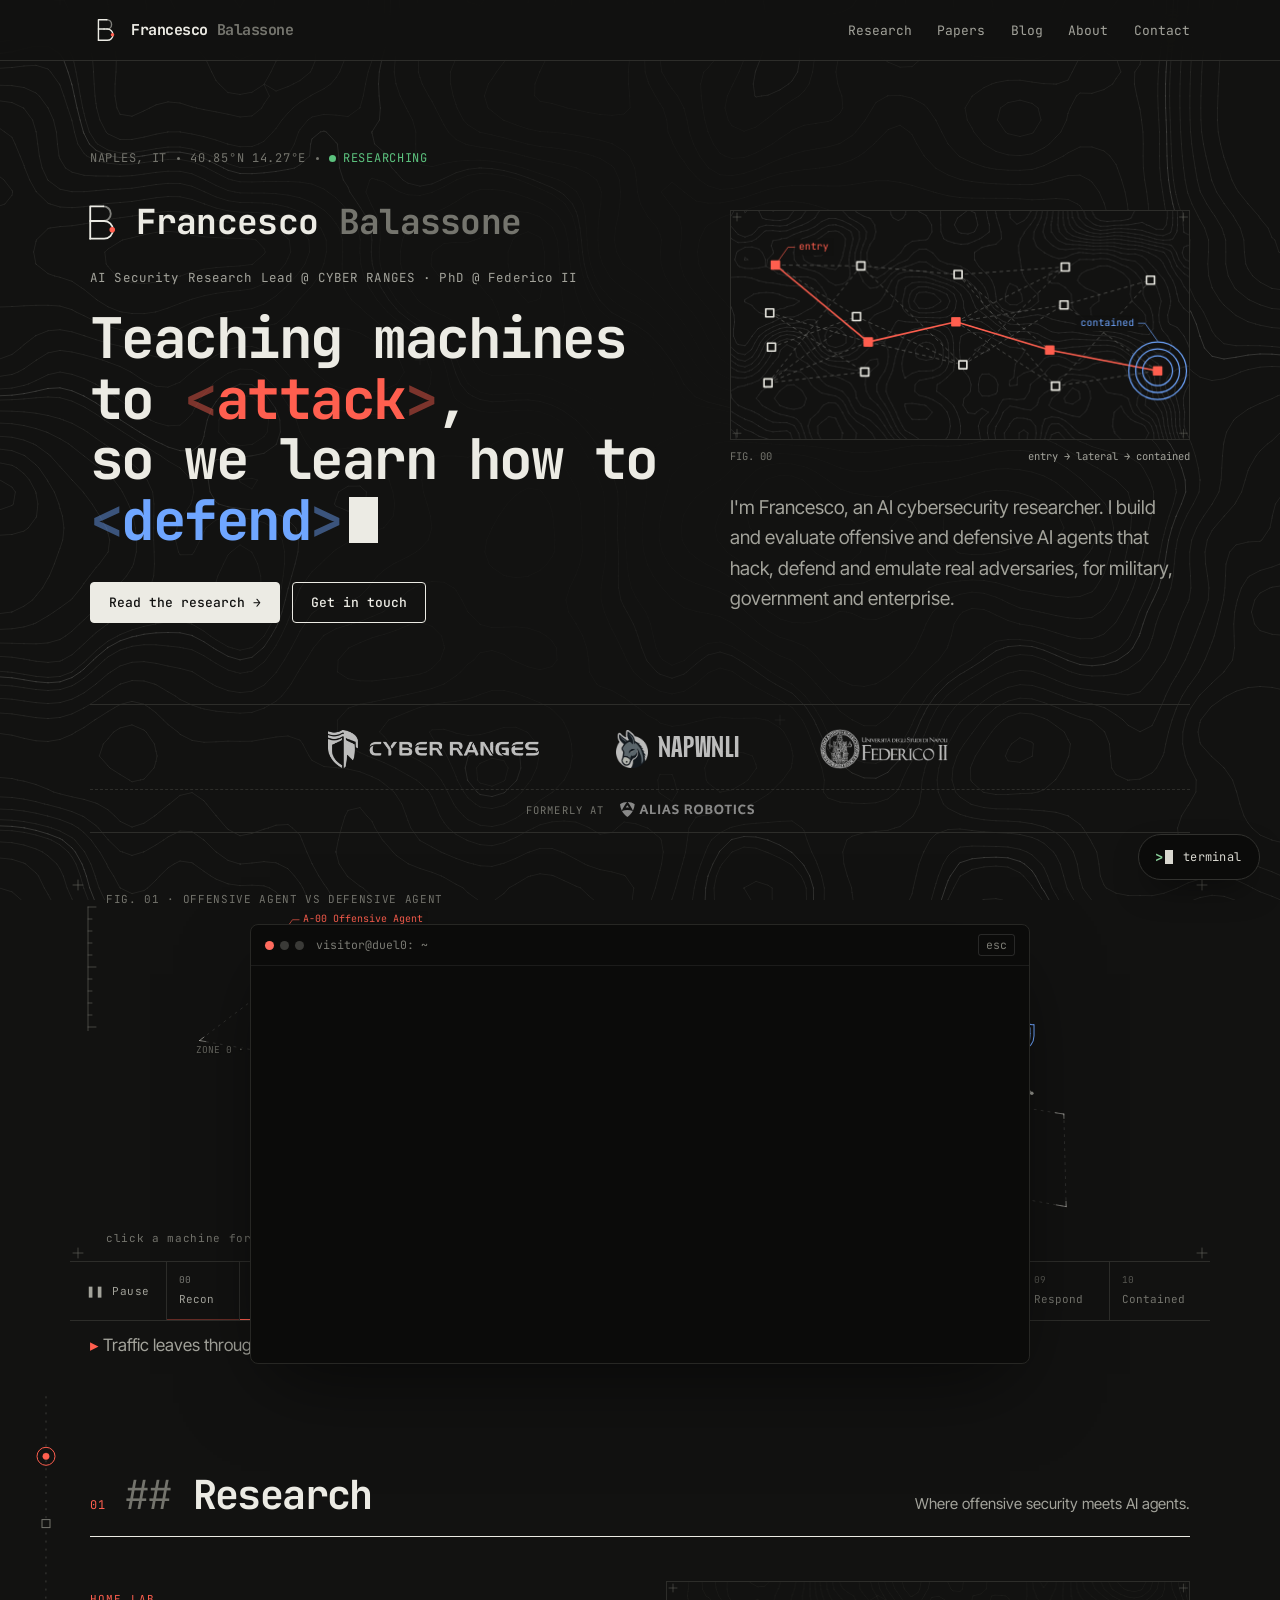
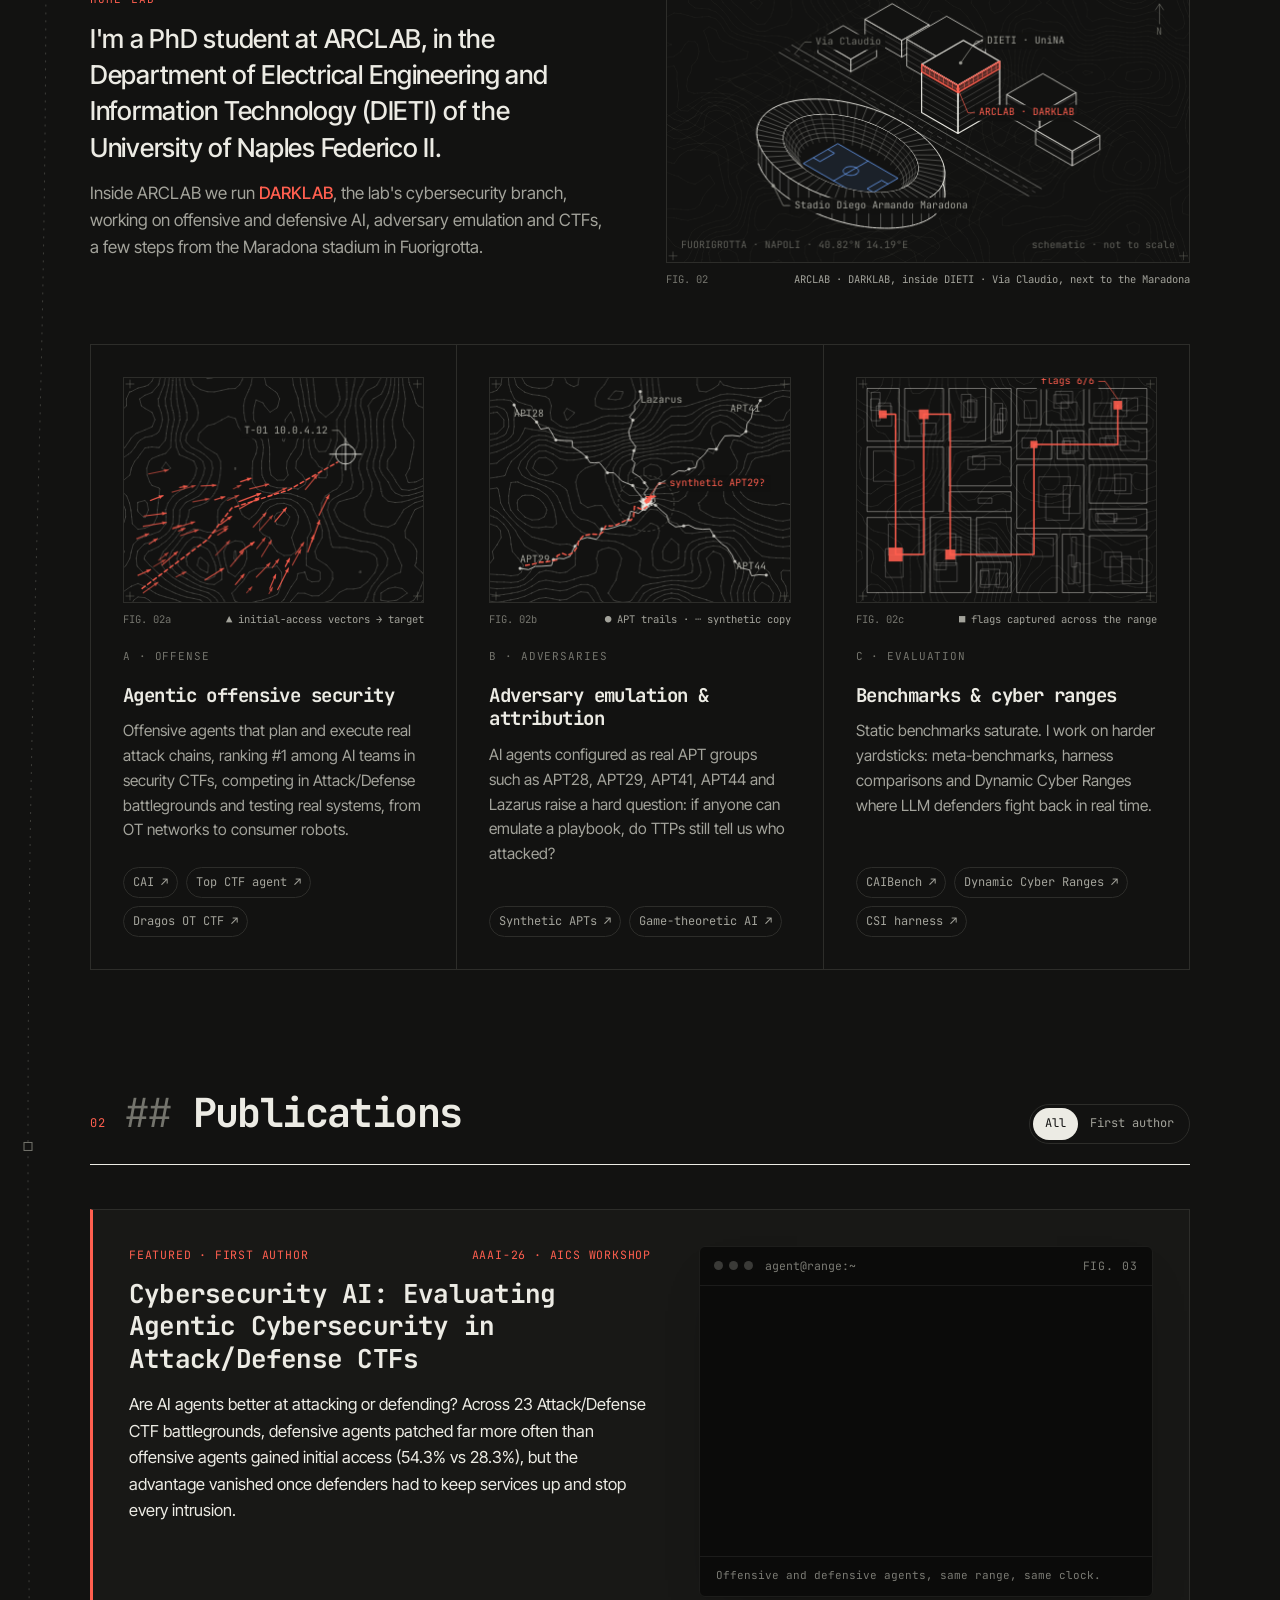
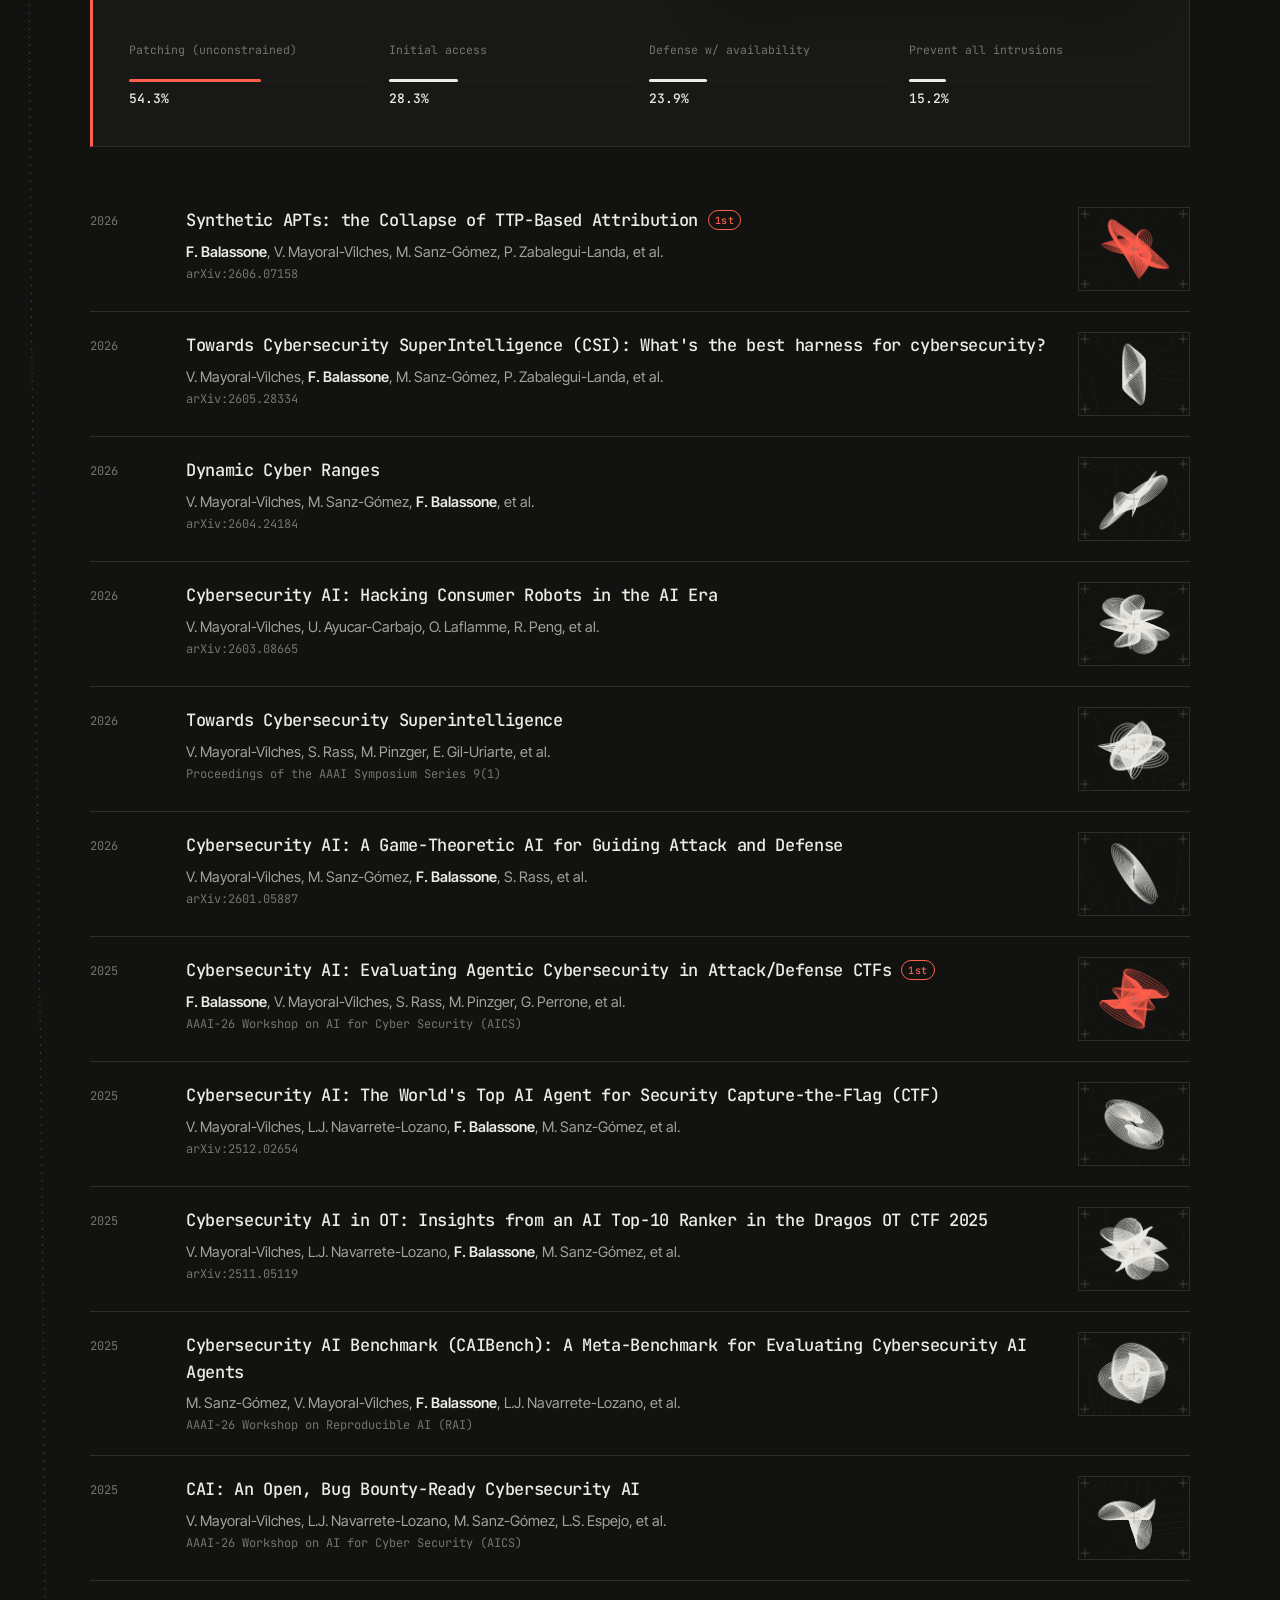
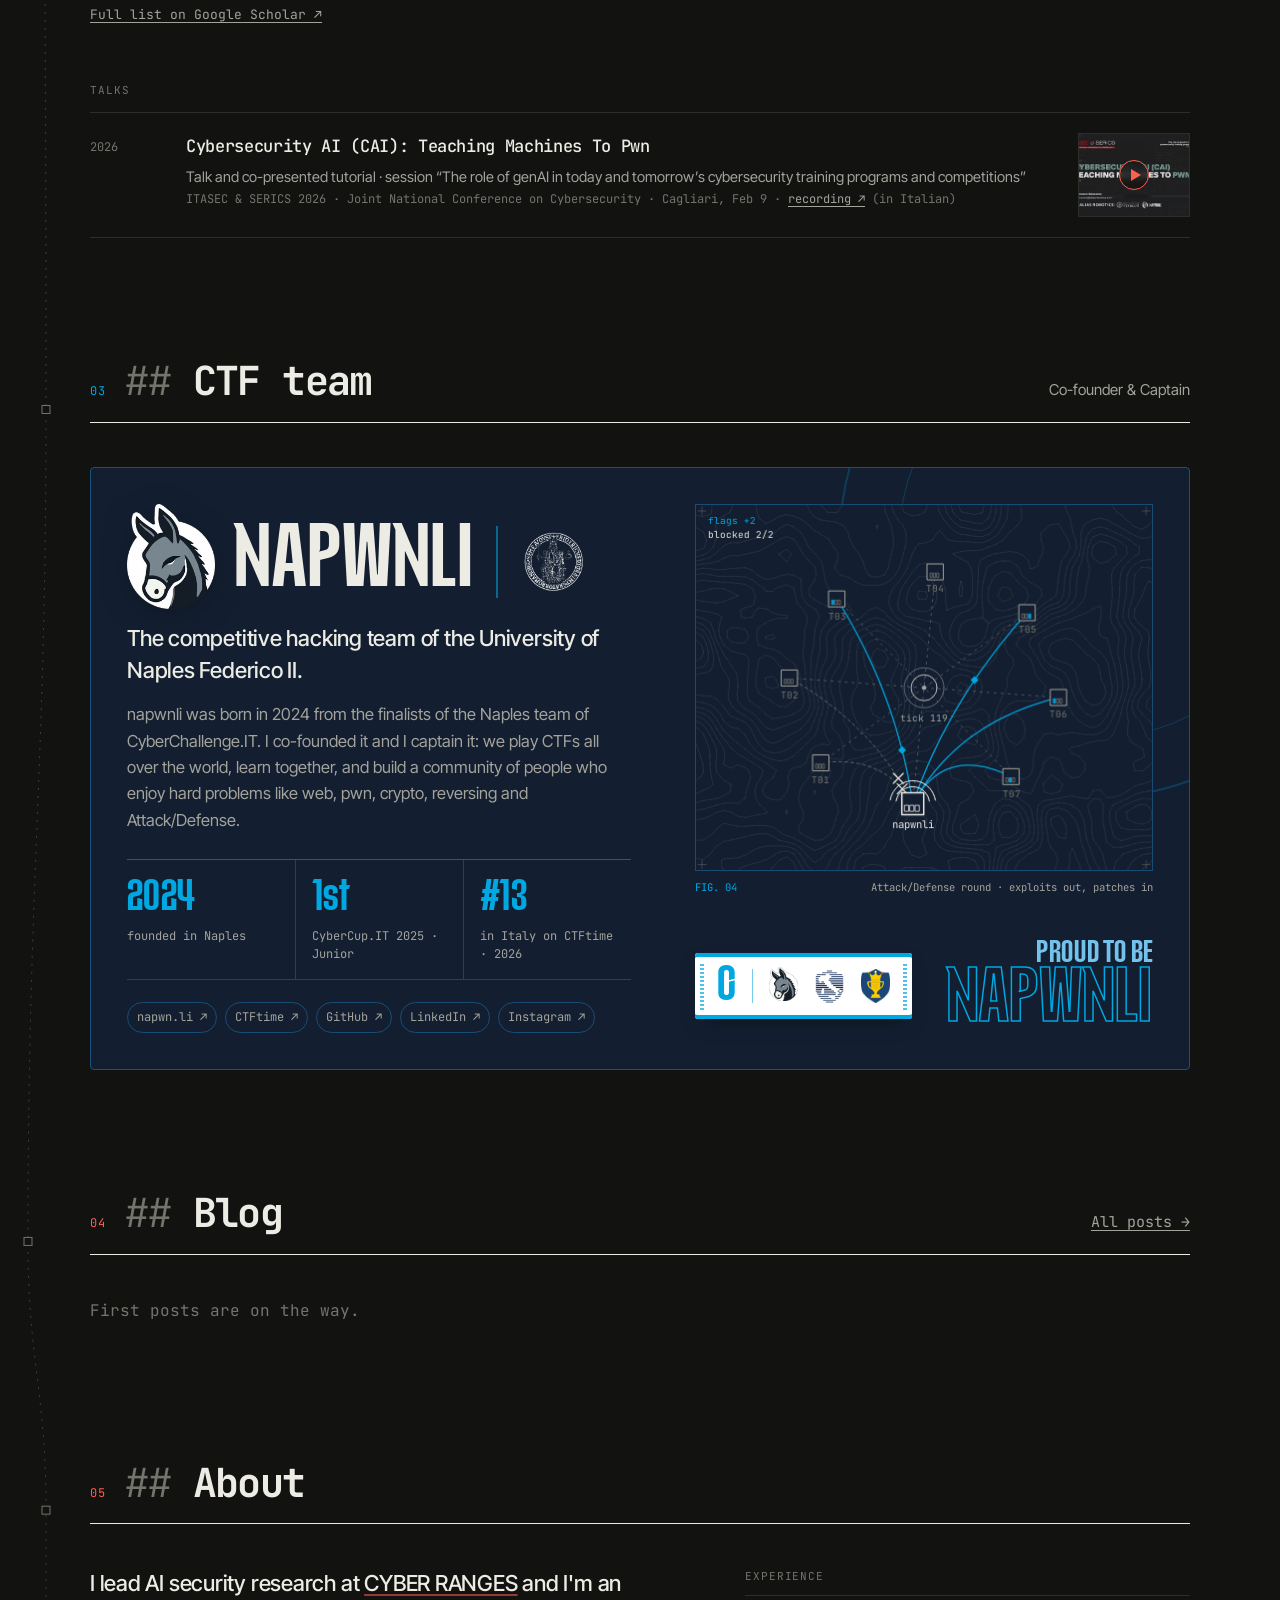
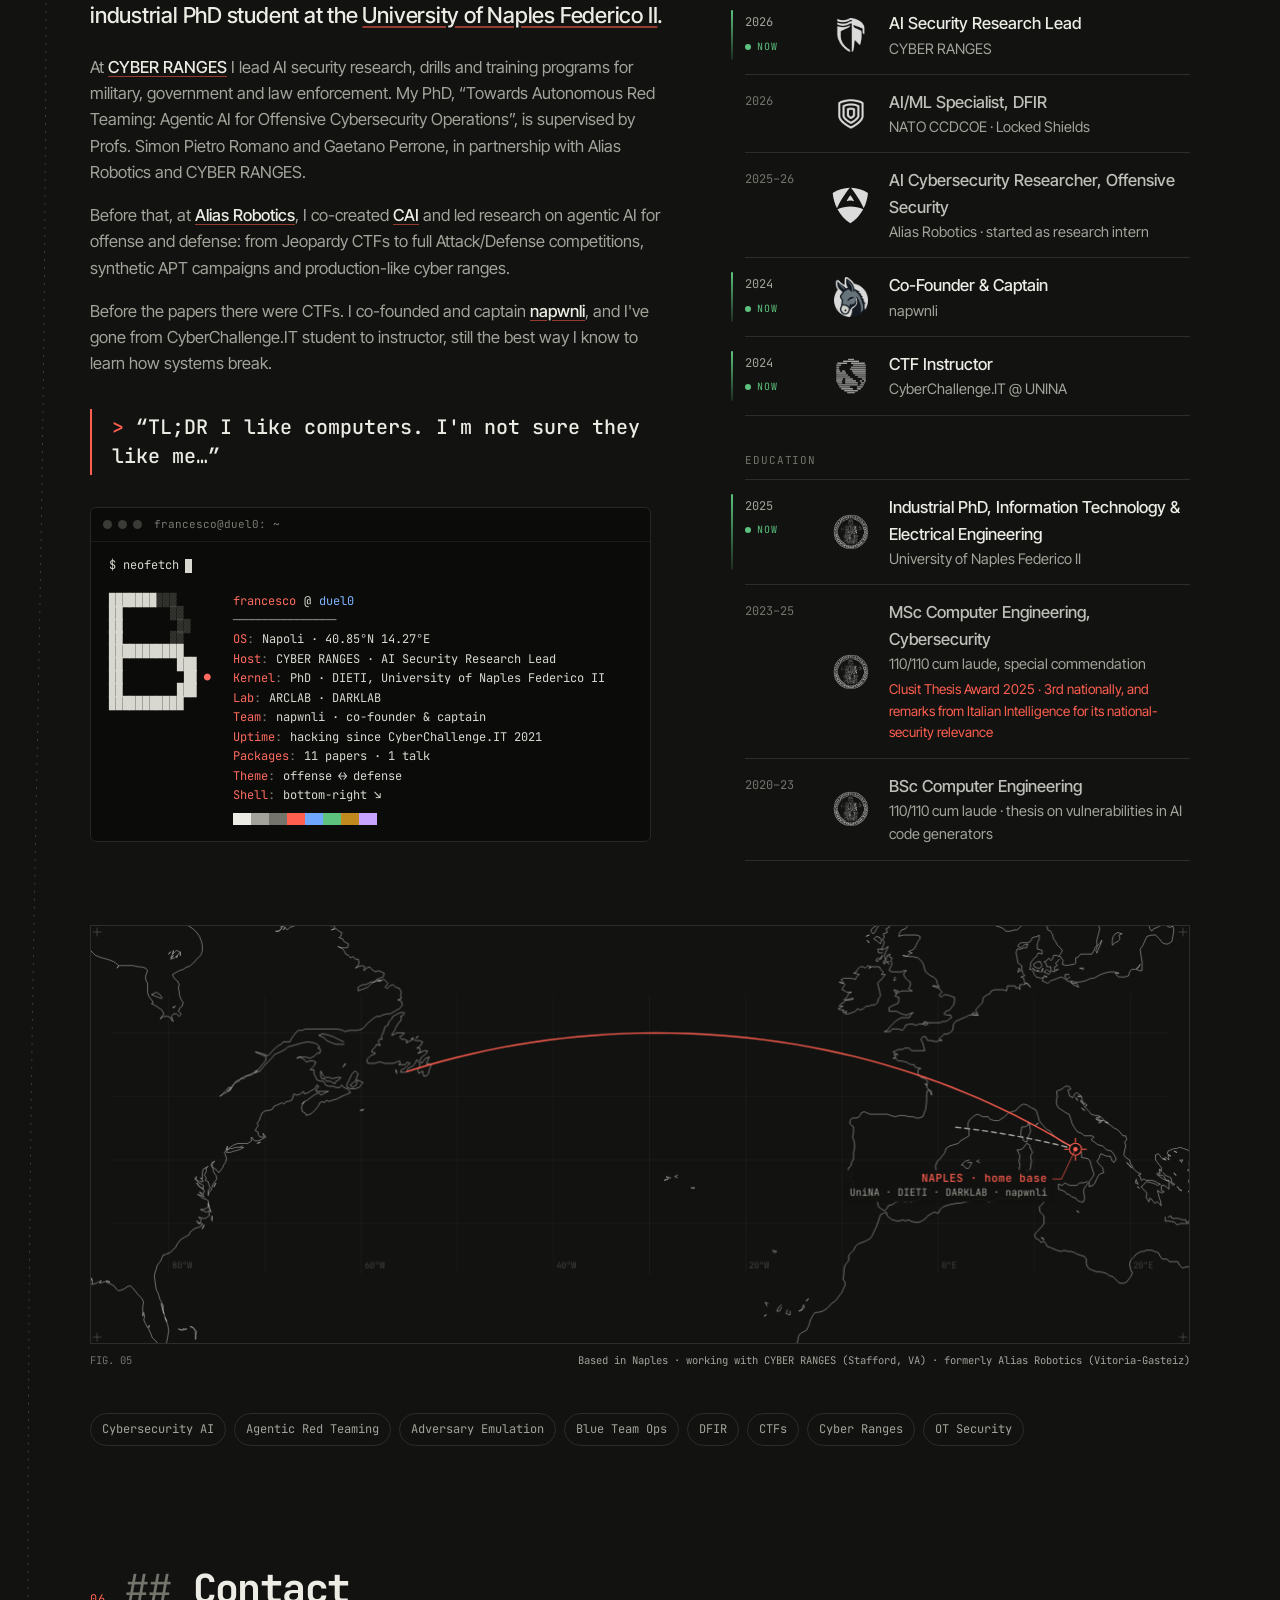
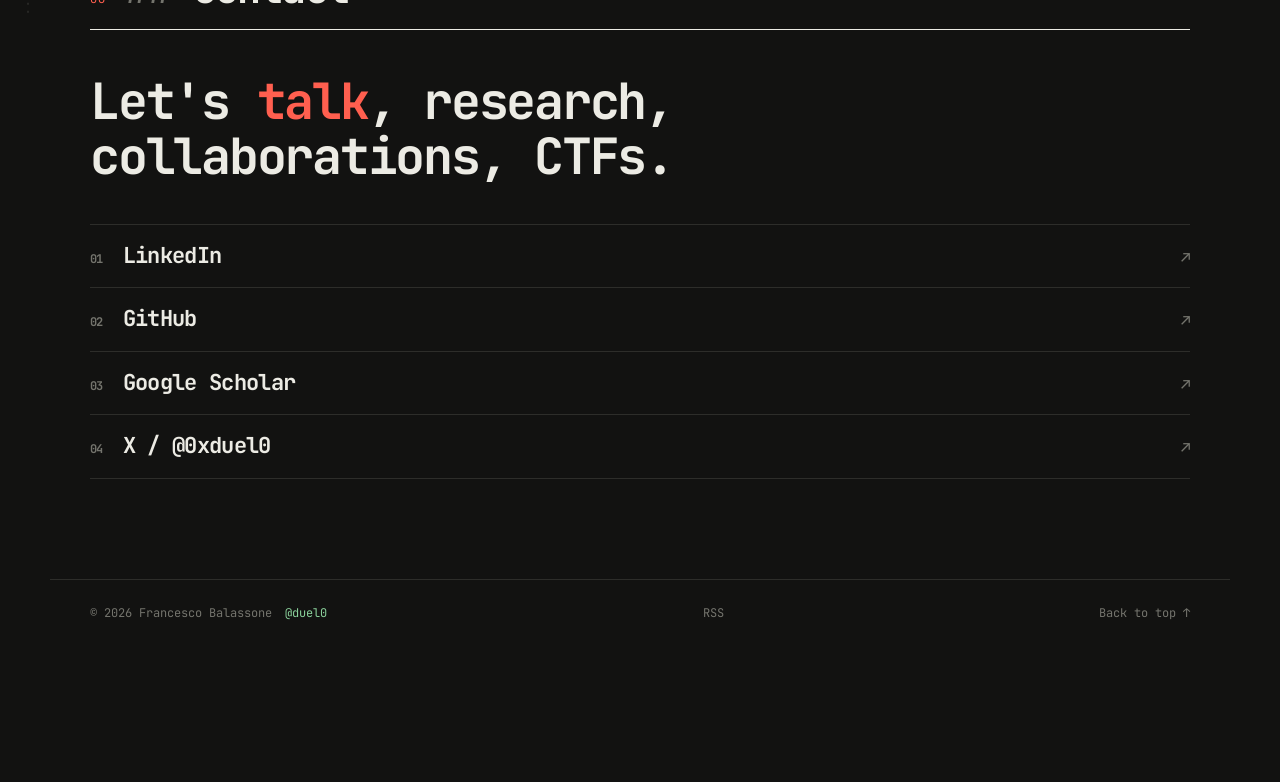
==== commit ea61a974: "About: larger timeline logos Co-Authored-By: Claude Opus 5.5 <noreply@anthropic.com>" ====
--- a/index.html
+++ b/index.html
@@ -519,27 +519,27 @@
           <ol class="timeline">
             <li class="is-now">
               <span class="tl-when mono">2026<em class="tl-now"><i aria-hidden="true"></i>now</em></span>
-              <span class="tl-logo"><img src="assets/logos/marks/cyber-ranges.png" alt="CYBER RANGES" width="28" height="28" loading="lazy"></span>
+              <span class="tl-logo"><img src="assets/logos/marks/cyber-ranges.png" alt="CYBER RANGES" width="40" height="40" loading="lazy"></span>
               <div><b>AI Security Research Lead</b><span>CYBER RANGES</span></div>
             </li>
             <li>
               <span class="tl-when mono">2026</span>
-              <span class="tl-logo"><img src="assets/logos/marks/locked-shields.png" alt="Locked Shields" width="28" height="28" loading="lazy"></span>
+              <span class="tl-logo"><img src="assets/logos/marks/locked-shields.png" alt="Locked Shields" width="40" height="40" loading="lazy"></span>
               <div><b>AI/ML Specialist, DFIR</b><span>NATO CCDCOE · Locked Shields</span></div>
             </li>
             <li>
               <span class="tl-when mono">2025–26</span>
-              <span class="tl-logo"><img src="assets/logos/marks/alias-robotics.svg" alt="Alias Robotics" width="28" height="28" loading="lazy"></span>
+              <span class="tl-logo"><img src="assets/logos/marks/alias-robotics.svg" alt="Alias Robotics" width="40" height="40" loading="lazy"></span>
               <div><b>AI Cybersecurity Researcher, Offensive Security</b><span>Alias Robotics · started as research intern</span></div>
             </li>
             <li class="is-now">
               <span class="tl-when mono">2024<em class="tl-now"><i aria-hidden="true"></i>now</em></span>
-              <span class="tl-logo"><img src="assets/team/napwnli-sm.webp" alt="napwnli" width="28" height="28" loading="lazy"></span>
+              <span class="tl-logo"><img src="assets/team/napwnli-sm.webp" alt="napwnli" width="40" height="40" loading="lazy"></span>
               <div><b>Co-Founder &amp; Captain</b><span>napwnli</span></div>
             </li>
             <li class="is-now">
               <span class="tl-when mono">2024<em class="tl-now"><i aria-hidden="true"></i>now</em></span>
-              <span class="tl-logo"><img src="assets/logos/marks/cyberchallenge.png" alt="CyberChallenge.IT" width="28" height="28" loading="lazy"></span>
+              <span class="tl-logo"><img src="assets/logos/marks/cyberchallenge.png" alt="CyberChallenge.IT" width="40" height="40" loading="lazy"></span>
               <div><b>CTF Instructor</b><span>CyberChallenge.IT @ UNINA</span></div>
             </li>
           </ol>
@@ -548,17 +548,17 @@
           <ol class="timeline">
             <li class="is-now">
               <span class="tl-when mono">2025<em class="tl-now"><i aria-hidden="true"></i>now</em></span>
-              <span class="tl-logo"><img src="assets/logos/marks/unina.png" alt="University of Naples Federico II" width="28" height="28" loading="lazy"></span>
+              <span class="tl-logo"><img src="assets/logos/marks/unina.png" alt="University of Naples Federico II" width="40" height="40" loading="lazy"></span>
               <div><b>Industrial PhD, Information Technology &amp; Electrical Engineering</b><span>University of Naples Federico II</span></div>
             </li>
             <li>
               <span class="tl-when mono">2023–25</span>
-              <span class="tl-logo"><img src="assets/logos/marks/unina.png" alt="University of Naples Federico II" width="28" height="28" loading="lazy"></span>
+              <span class="tl-logo"><img src="assets/logos/marks/unina.png" alt="University of Naples Federico II" width="40" height="40" loading="lazy"></span>
               <div><b>MSc Computer Engineering, Cybersecurity</b><span>110/110 cum laude, special commendation</span><span class="tl-award">Clusit Thesis Award 2025 · 3rd nationally, and remarks from Italian Intelligence for its national-security relevance</span></div>
             </li>
             <li>
               <span class="tl-when mono">2020–23</span>
-              <span class="tl-logo"><img src="assets/logos/marks/unina.png" alt="University of Naples Federico II" width="28" height="28" loading="lazy"></span>
+              <span class="tl-logo"><img src="assets/logos/marks/unina.png" alt="University of Naples Federico II" width="40" height="40" loading="lazy"></span>
               <div><b>BSc Computer Engineering</b><span>110/110 cum laude · thesis on vulnerabilities in AI code generators</span></div>
             </li>
           </ol>
--- a/assets/style.css
+++ b/assets/style.css
@@ -1055,9 +1055,9 @@
 .timeline .tl-award { margin-top: 4px; color: var(--accent) !important; font-size: 13.5px !important; }
 
 /* Timeline logos */
-.timeline li { grid-template-columns: 72px 30px minmax(0, 1fr); gap: 12px; align-items: start; }
-.tl-logo { display: grid; place-items: center; width: 28px; height: 28px; align-self: center; }
-.tl-logo img { display: block; width: 28px; height: 28px; object-fit: contain; opacity: .85; }
+.timeline li { grid-template-columns: 72px 44px minmax(0, 1fr); gap: 14px; align-items: start; }
+.tl-logo { display: grid; place-items: center; width: 40px; height: 40px; align-self: center; }
+.tl-logo img { display: block; width: 40px; height: 40px; object-fit: contain; opacity: .85; }
 .timeline li:hover .tl-logo img { opacity: 1; }
 .tl-badge { border: 1px solid var(--line); border-radius: 50%; font-size: 9.5px; letter-spacing: .04em; color: var(--ink-2); }
 .pub-venue a { color: var(--ink-2); }
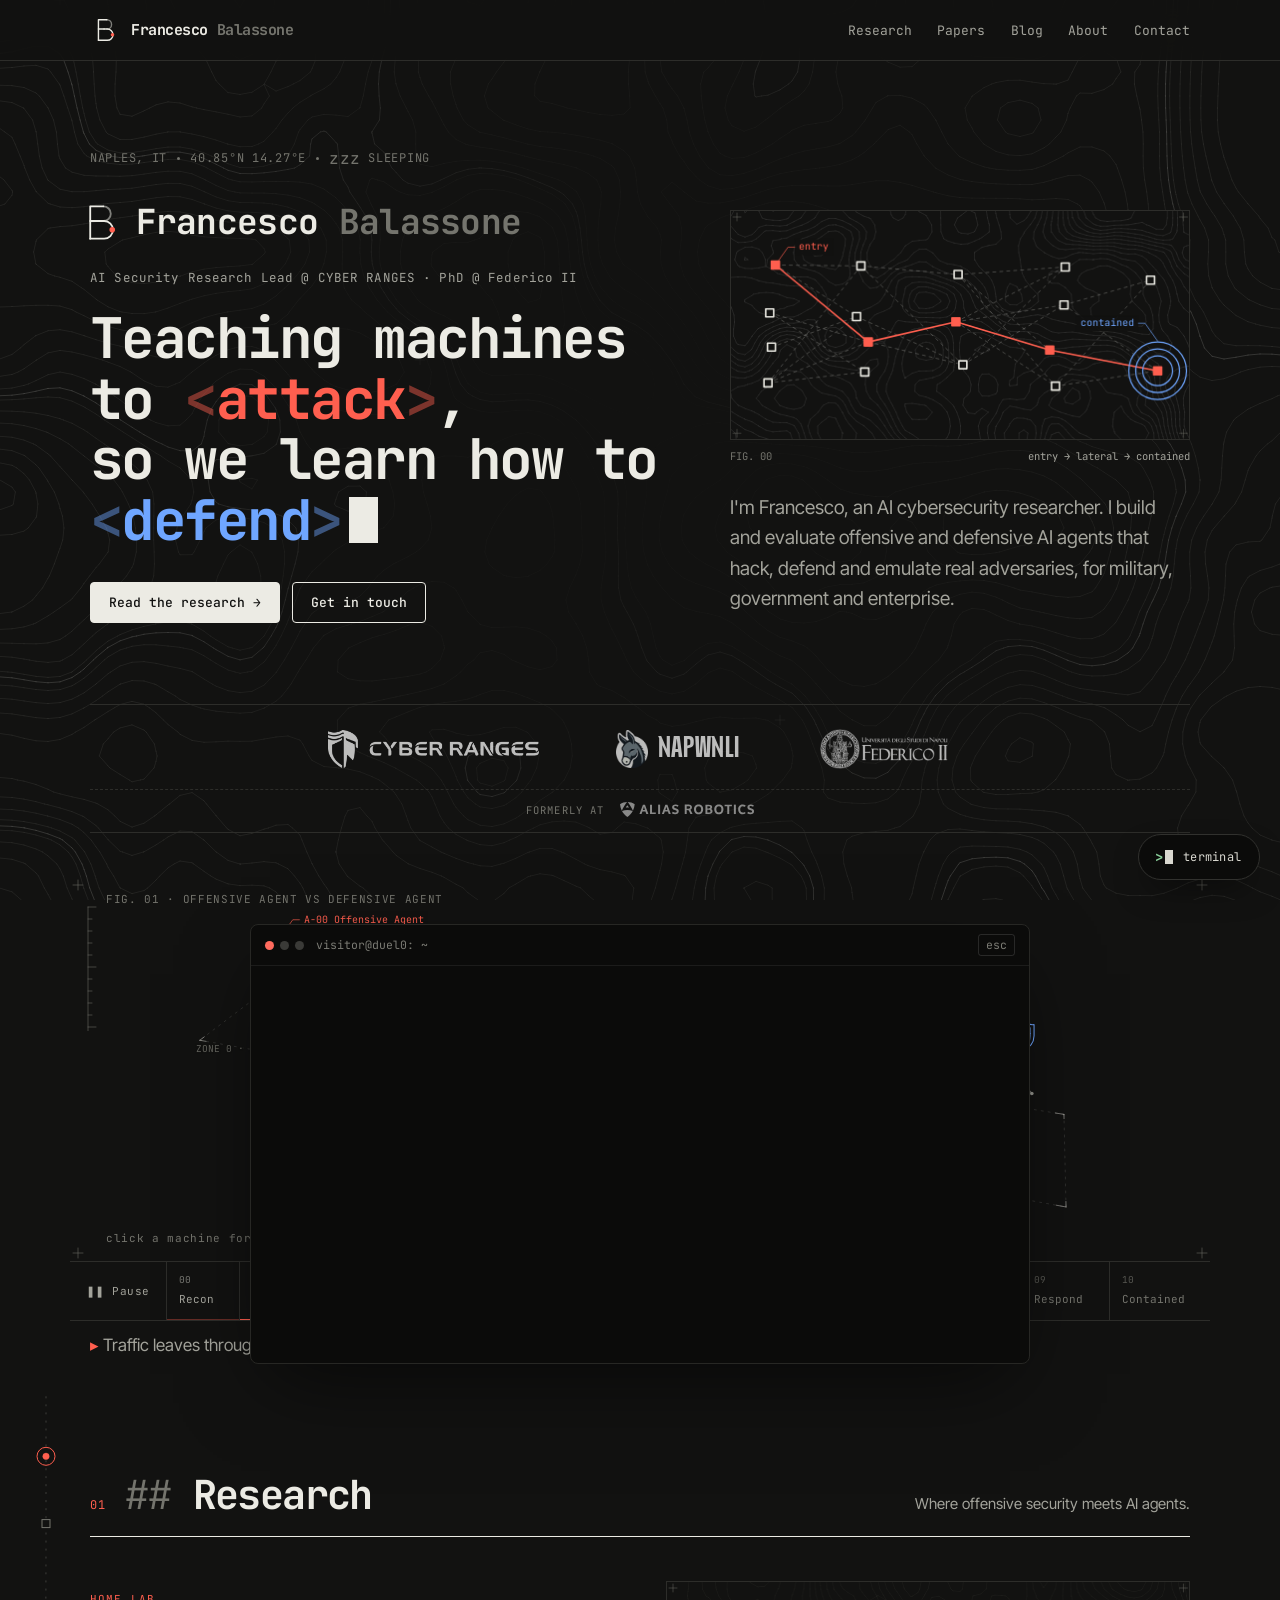
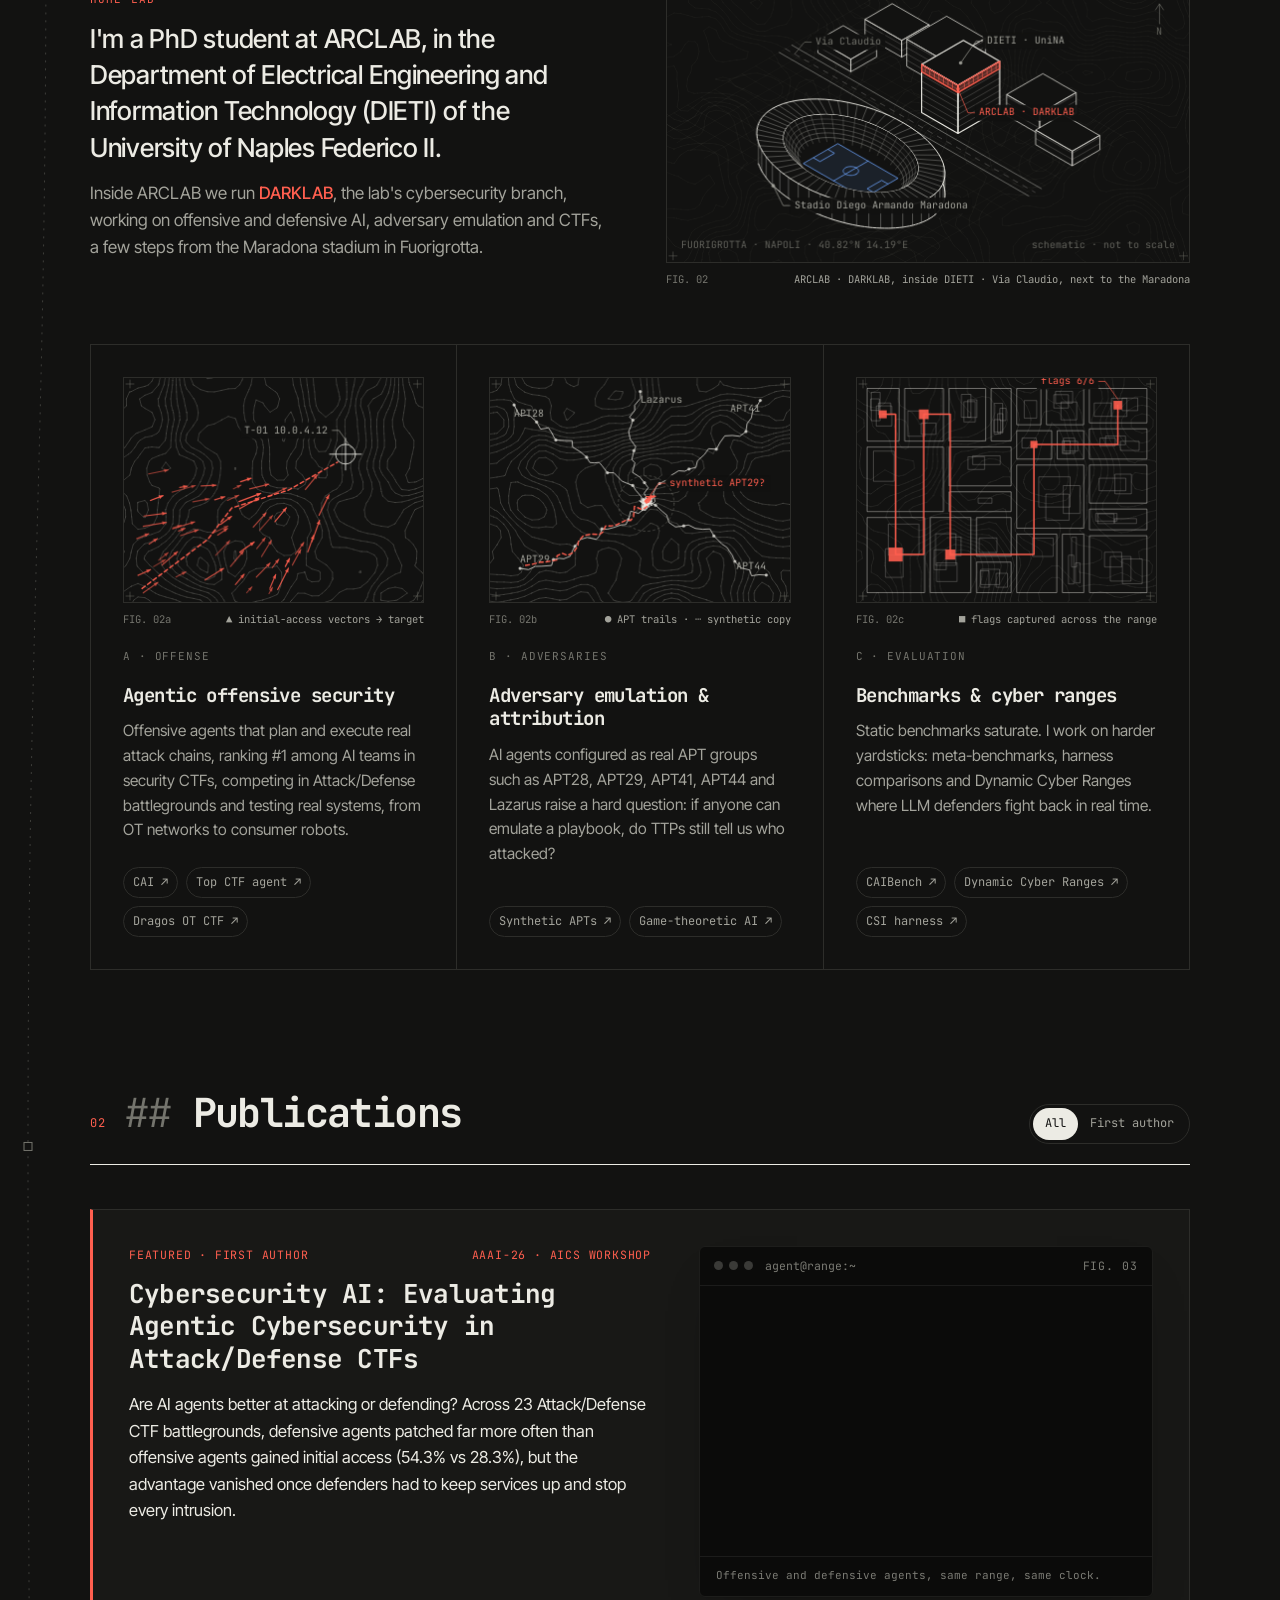
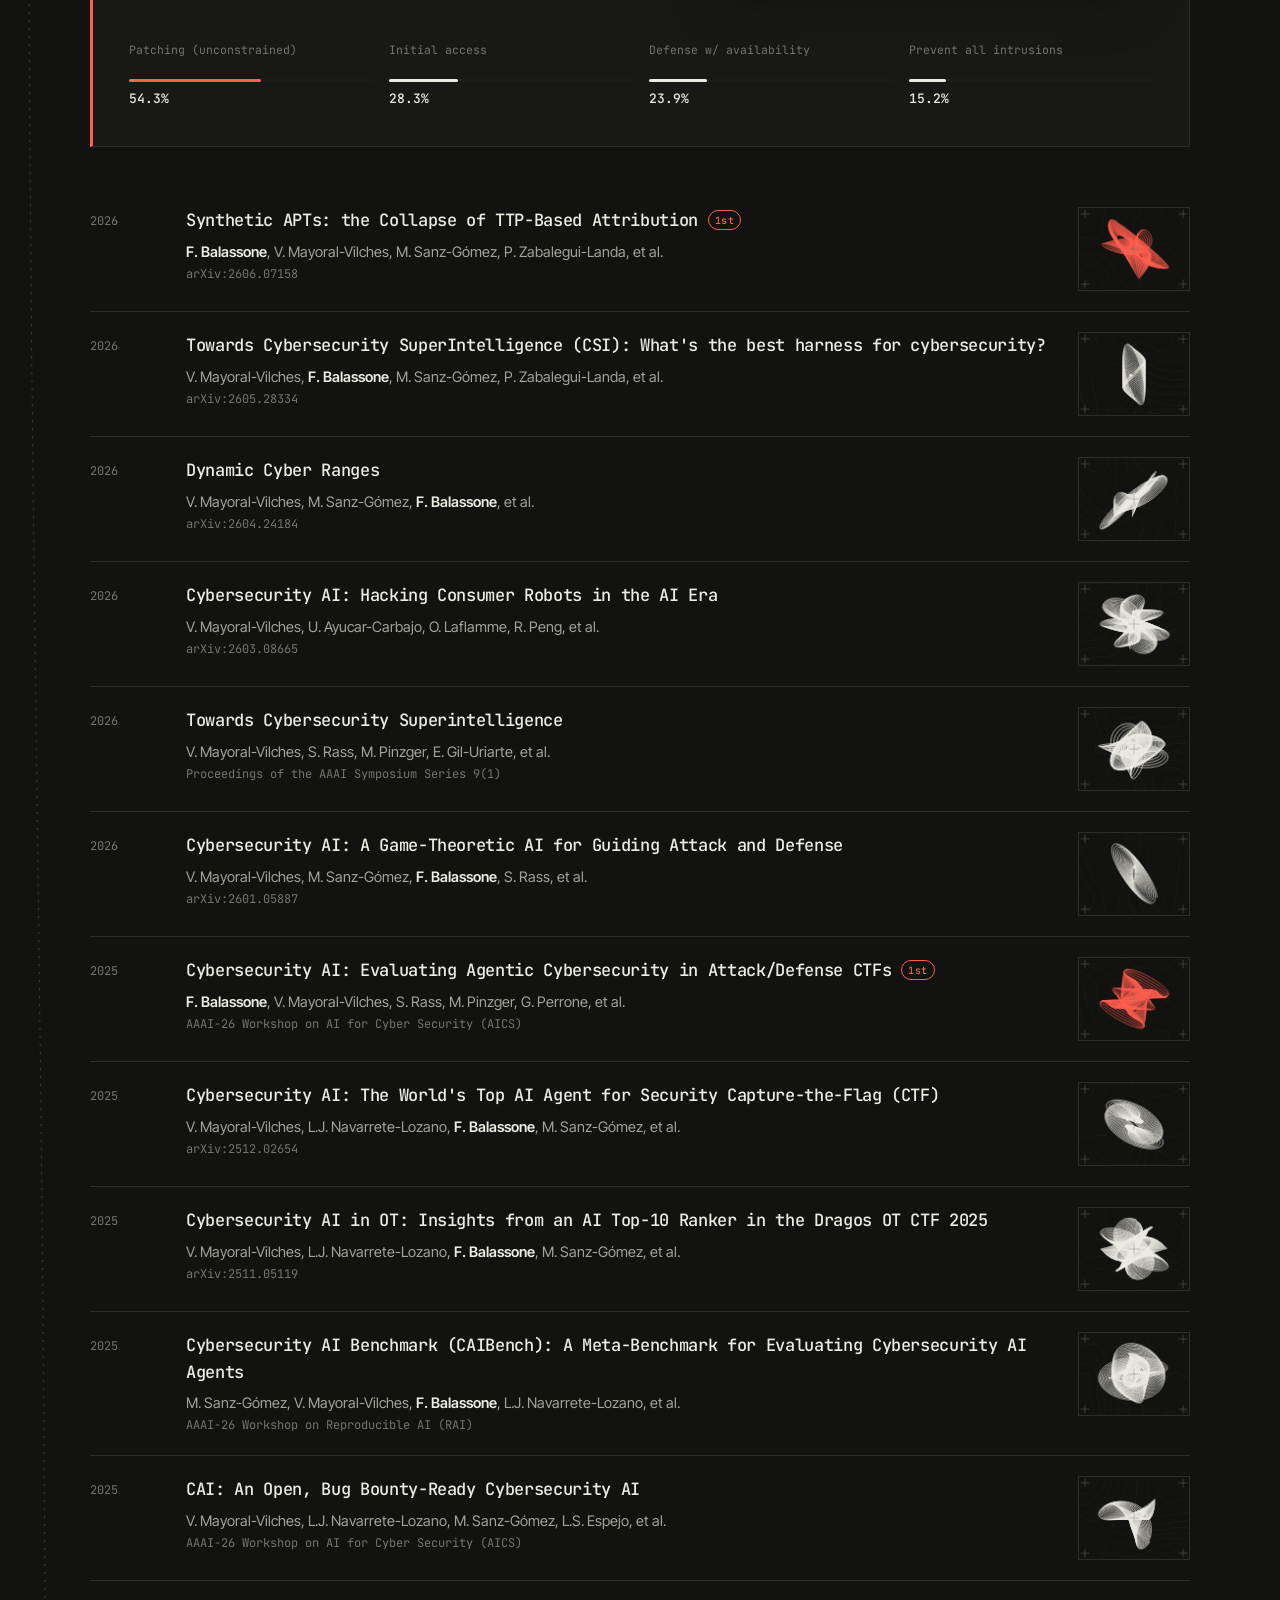
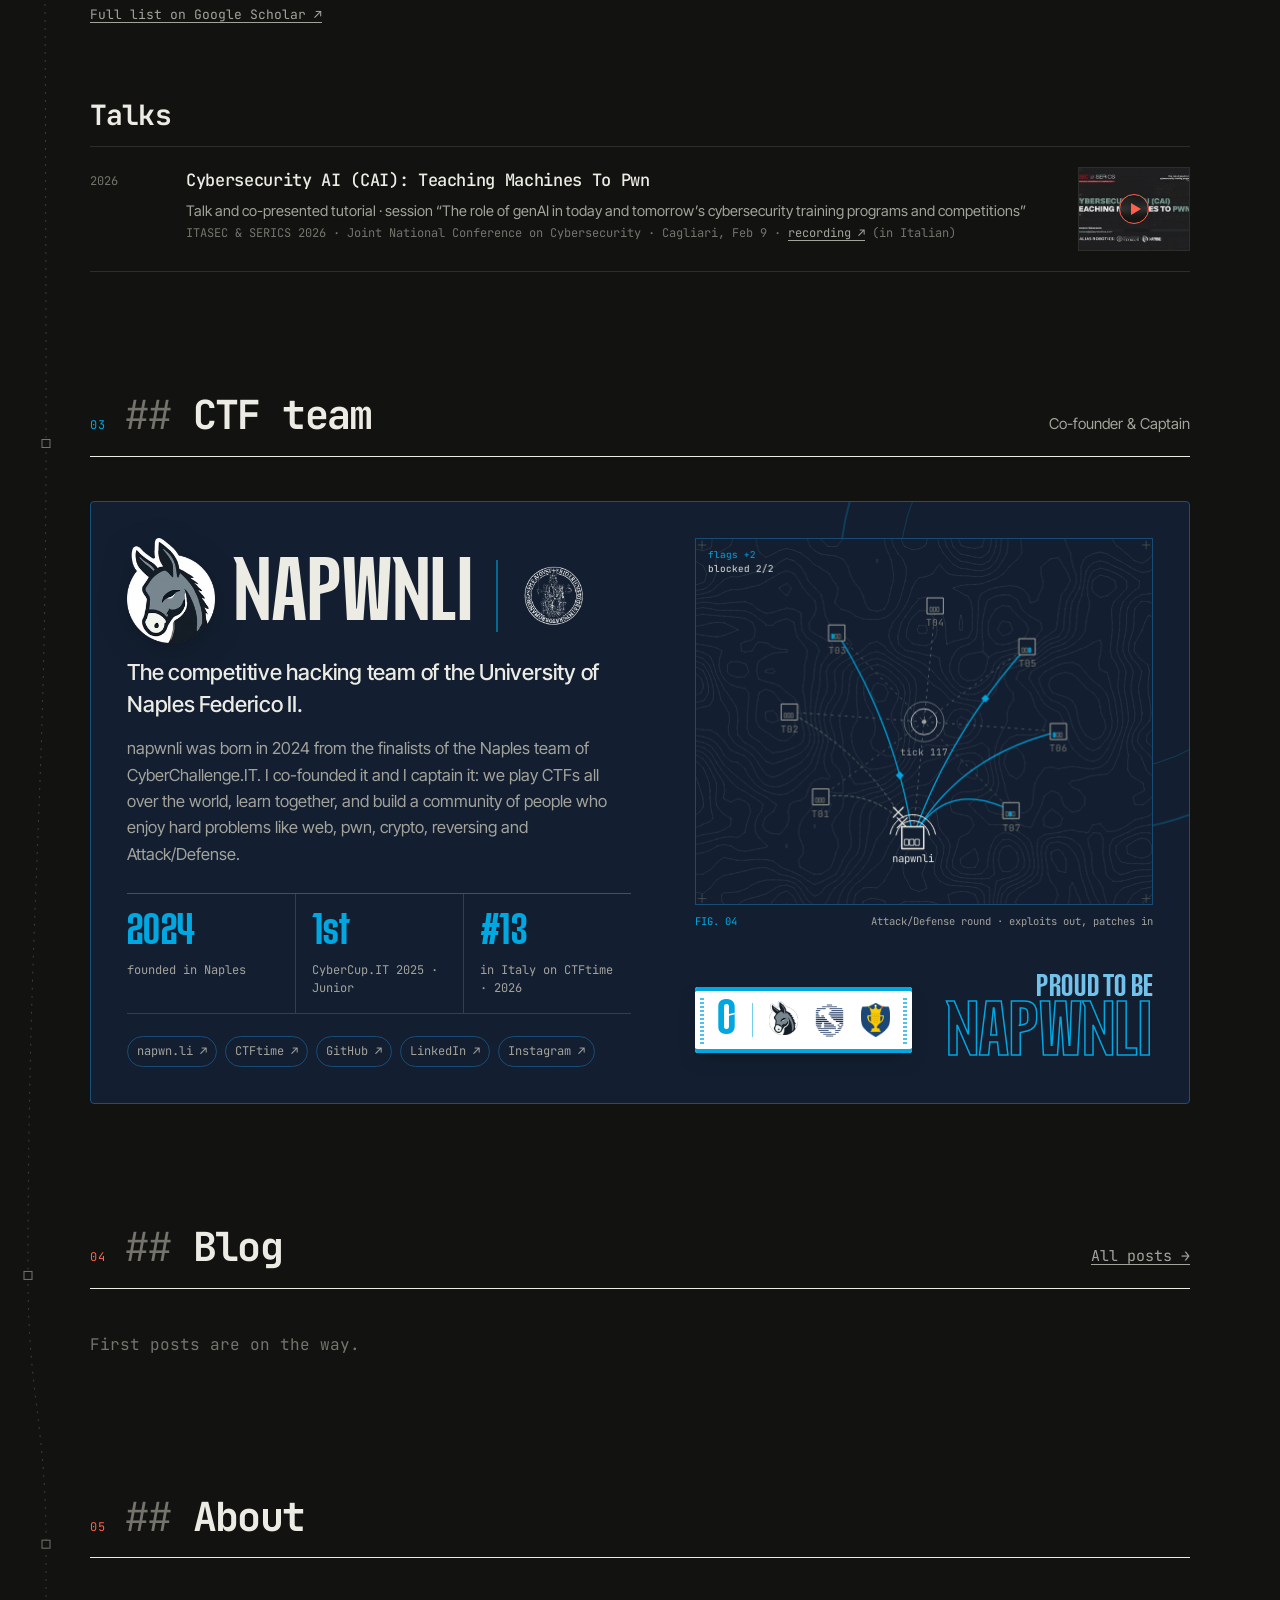
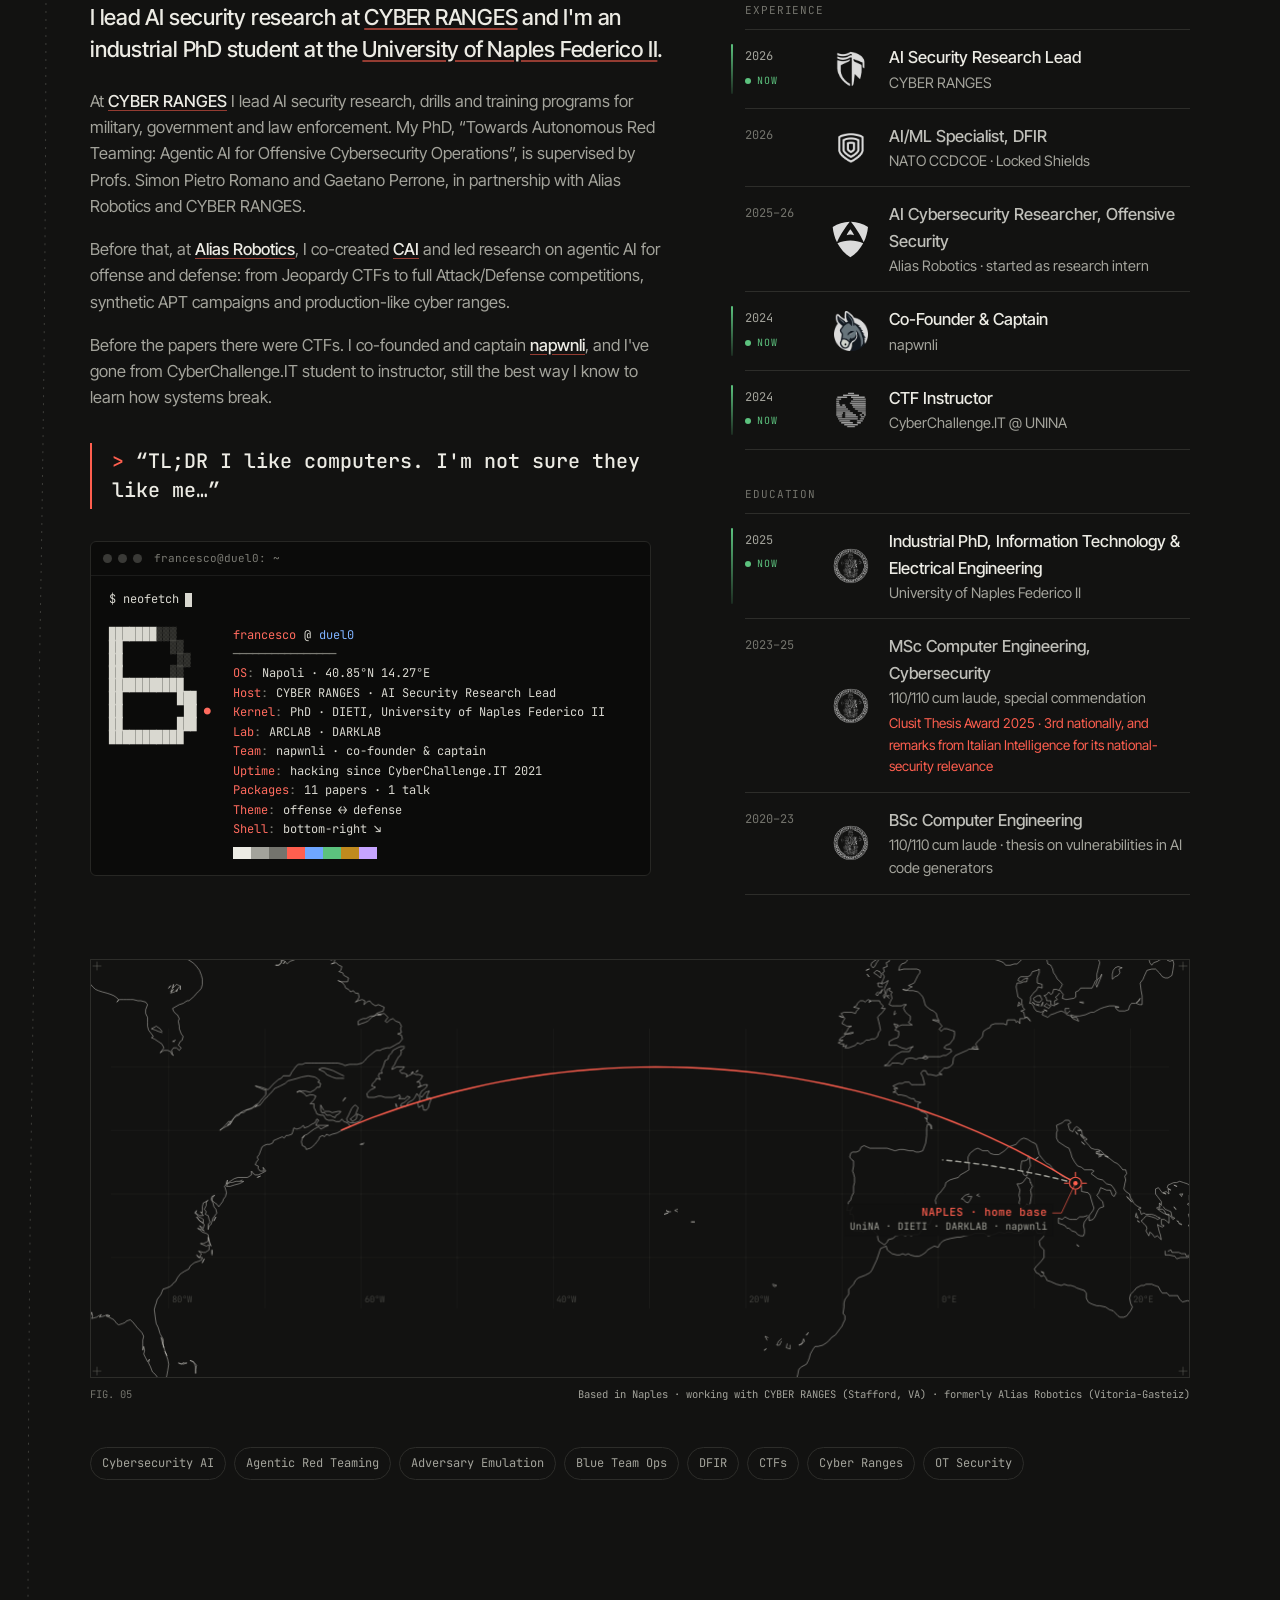
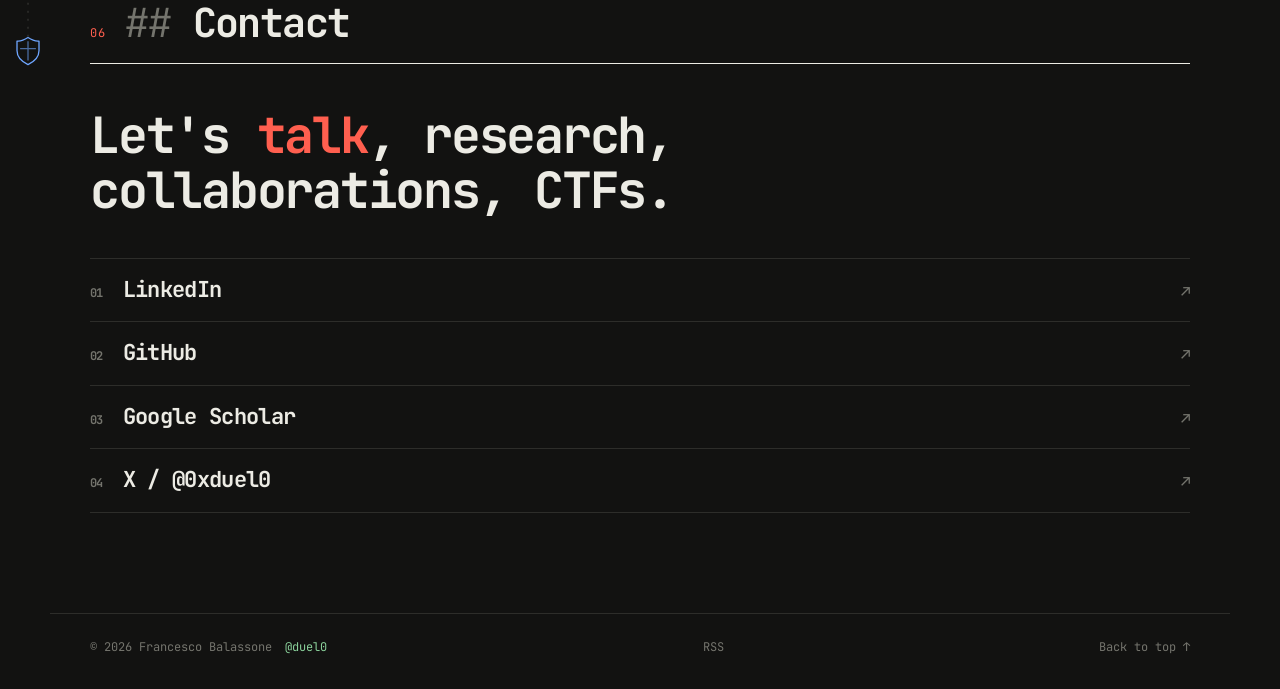
==== commit 74016b45: "Publications: Talks as a real h3 heading Co-Authored-By: Claude Opus 5.5 <noreply@anthropic.com>" ====
--- a/index.html
+++ b/index.html
@@ -357,7 +357,7 @@
         <a href="https://scholar.google.com/citations?user=uGcv2pcAAAAJ" target="_blank" rel="noopener">Full list on Google Scholar ↗</a>
       </p>
 
-      <h3 class="sub-head mono">Talks</h3>
+      <h3 class="sub-head">Talks</h3>
       <ol class="pubs talks">
         <li>
           <span class="pub-year mono">2026</span>
--- a/assets/style.css
+++ b/assets/style.css
@@ -1036,7 +1036,7 @@
 @media (max-width: 700px) { .places-fig canvas { aspect-ratio: 4 / 3; } }
 
 /* Publications: talks sub-list · About: award line */
-.sub-head { margin: clamp(40px, 5vw, 56px) 0 0; padding-bottom: 12px; border-bottom: 1px solid var(--line); font-size: 11px; font-weight: 400; letter-spacing: .1em; text-transform: uppercase; color: var(--ink-3); }
+.sub-head { margin: clamp(48px, 6vw, 72px) 0 0; padding-bottom: 14px; border-bottom: 1px solid var(--line); font: 700 clamp(22px, 2.4vw, 28px)/1.2 var(--serif); letter-spacing: -0.03em; color: var(--ink); }
 .talks { border-top: 0; }
 .talks li { grid-template-columns: 72px minmax(0, 1fr) 112px; }   /* same column as the paper glyphs */
 .talk-thumb { position: relative; display: block; border: 1px solid var(--line); background: var(--paper); line-height: 0; overflow: hidden; transition: border-color .2s; }
@@ -1323,3 +1323,12 @@
 /* About: organisation links read as highlighted names, underline on hover */
 .about-text a { color: var(--ink); text-decoration: underline; text-decoration-color: color-mix(in oklab, var(--accent) 55%, transparent); text-underline-offset: 3px; }
 .about-text a:hover { color: var(--accent); text-decoration-color: var(--accent); }
+
+/* hero status verbs */
+.status-word { white-space: pre; }
+.status, .status i { transition: color .4s ease, background-color .4s ease; }
+.status[data-tone="red"] { color: var(--accent); } .status[data-tone="red"] i { background: var(--accent); }
+.status[data-tone="blue"] { color: var(--blue); } .status[data-tone="blue"] i { background: var(--blue); }
+.status[data-tone="dim"] { color: var(--ink-3); } .status[data-tone="dim"] i { background: var(--ink-3); animation-duration: 4.5s; }
+.status.has-spin i { font-size: 1.35em; line-height: 1; text-transform: none; width: auto; min-width: 1.1em; height: auto; background: none !important; box-shadow: none; animation: none; font-style: normal; text-align: center; }
+.status.has-spin[data-night] i { min-width: 1.9em; text-align: left; }
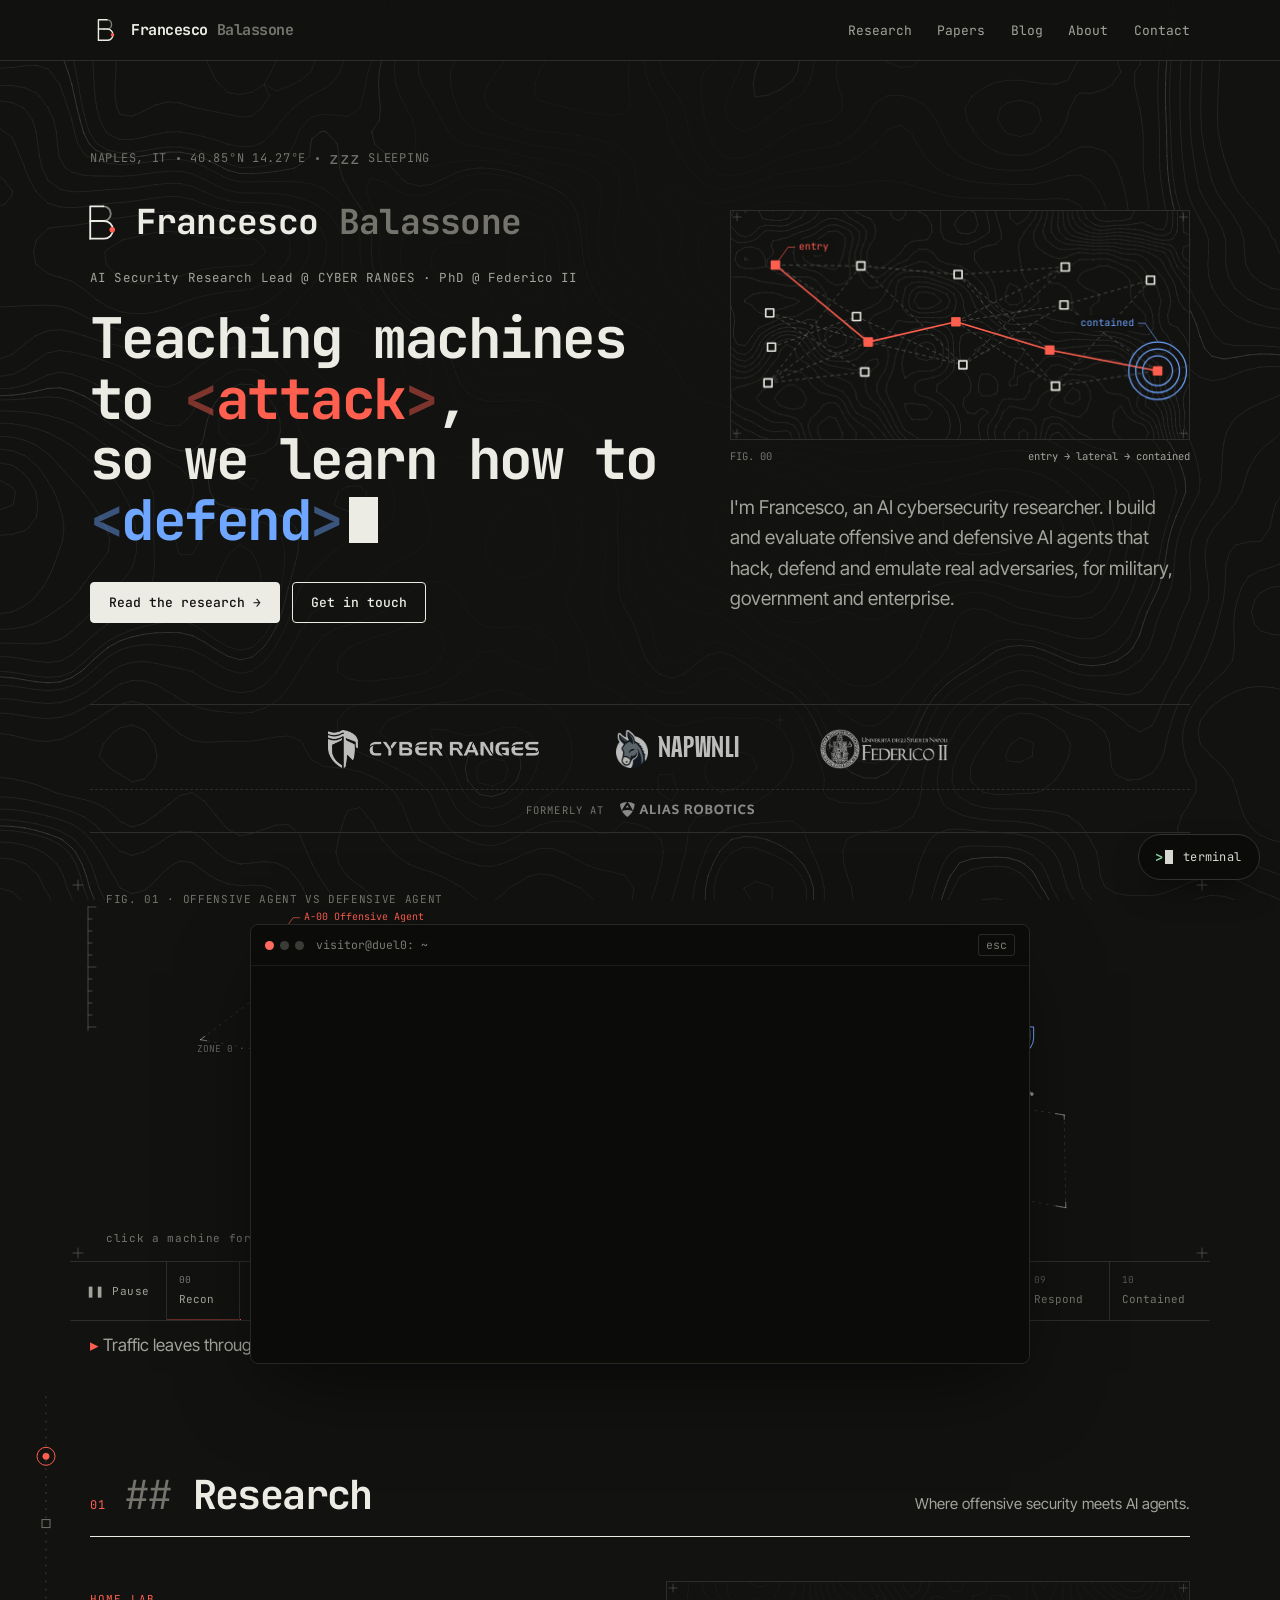
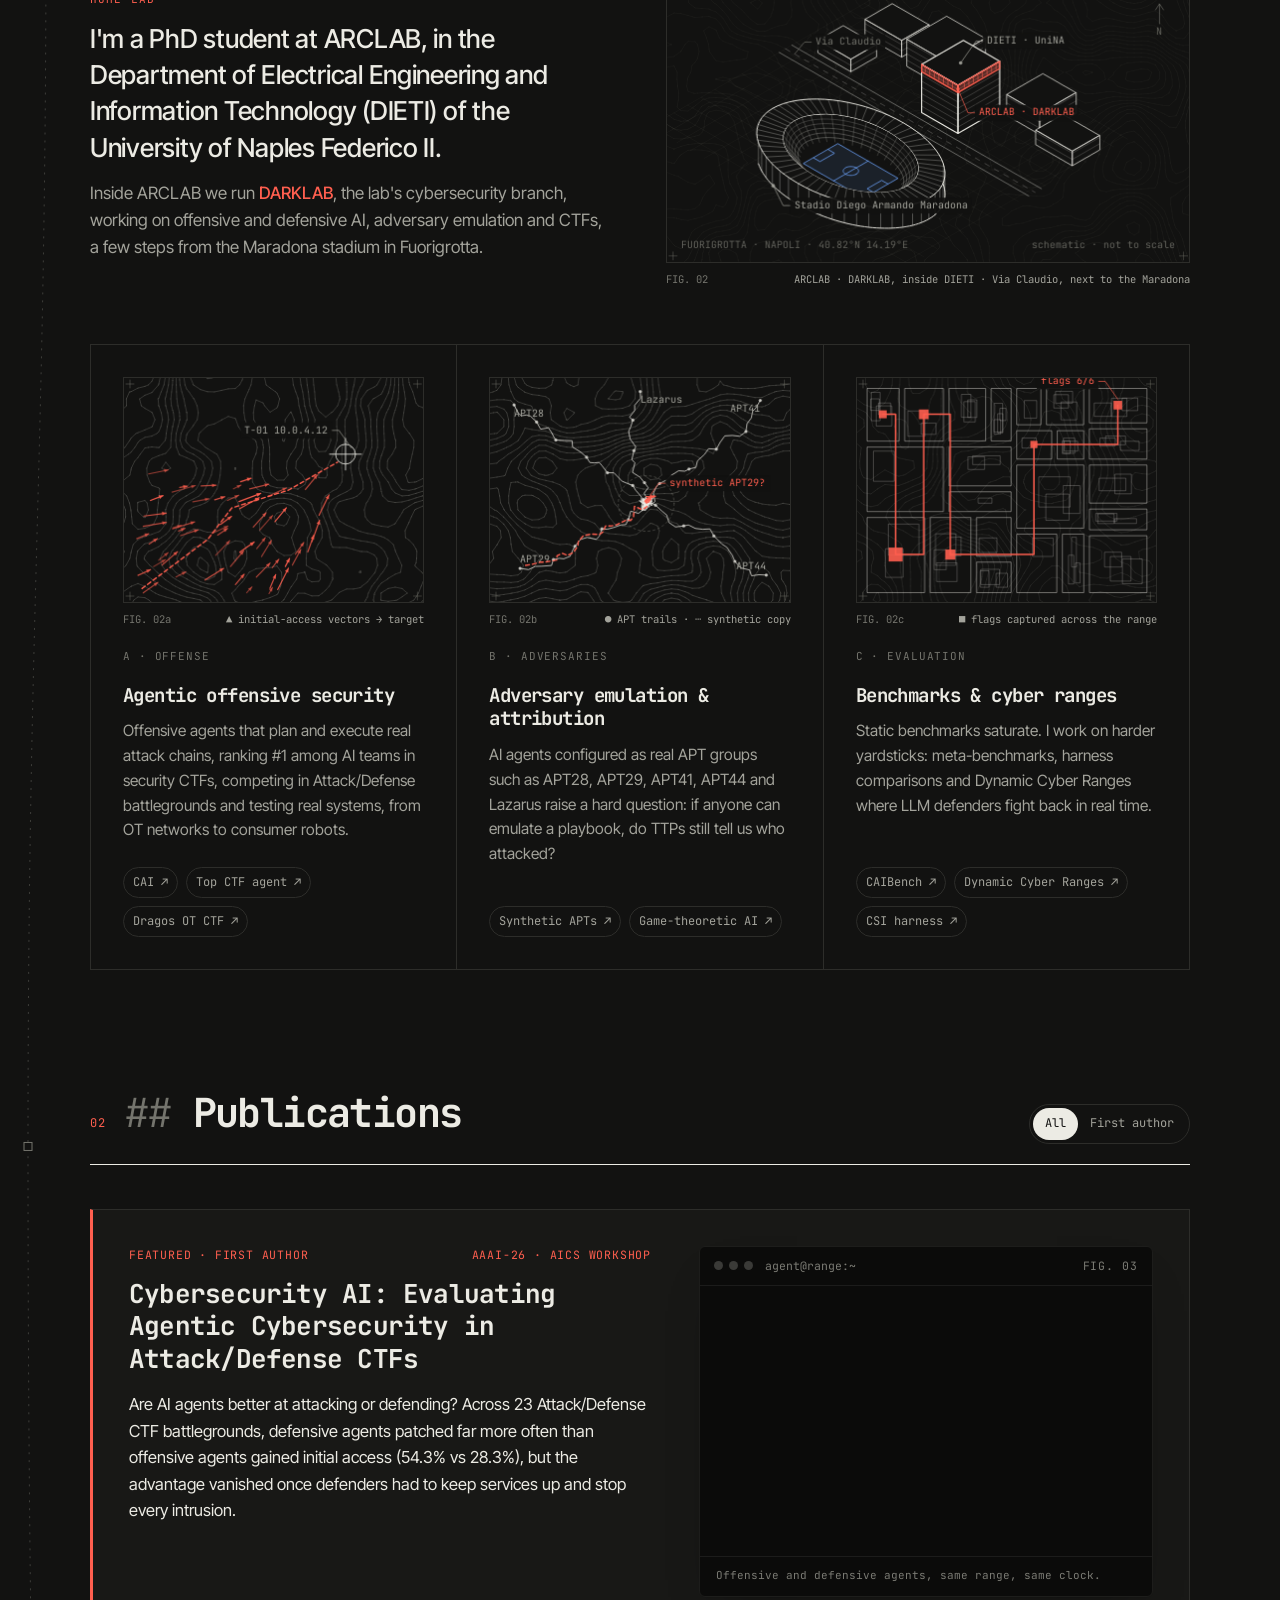
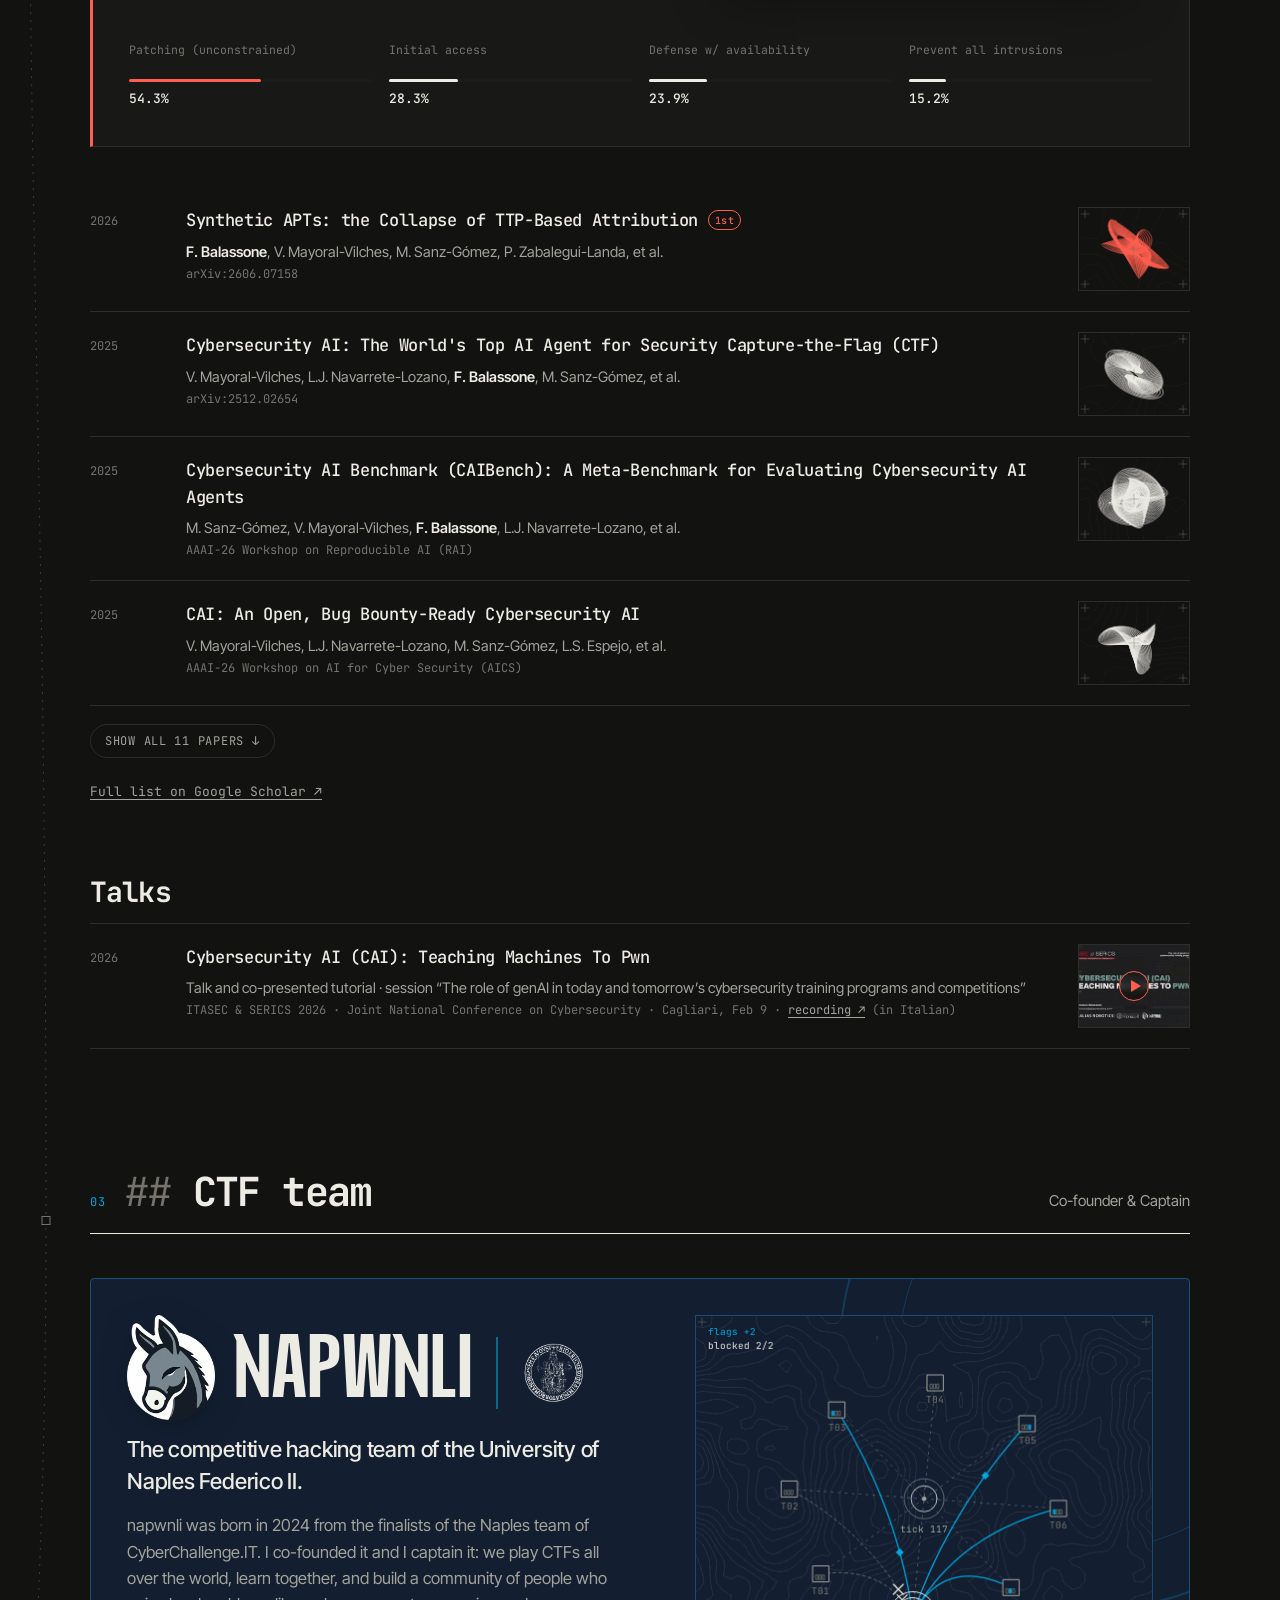
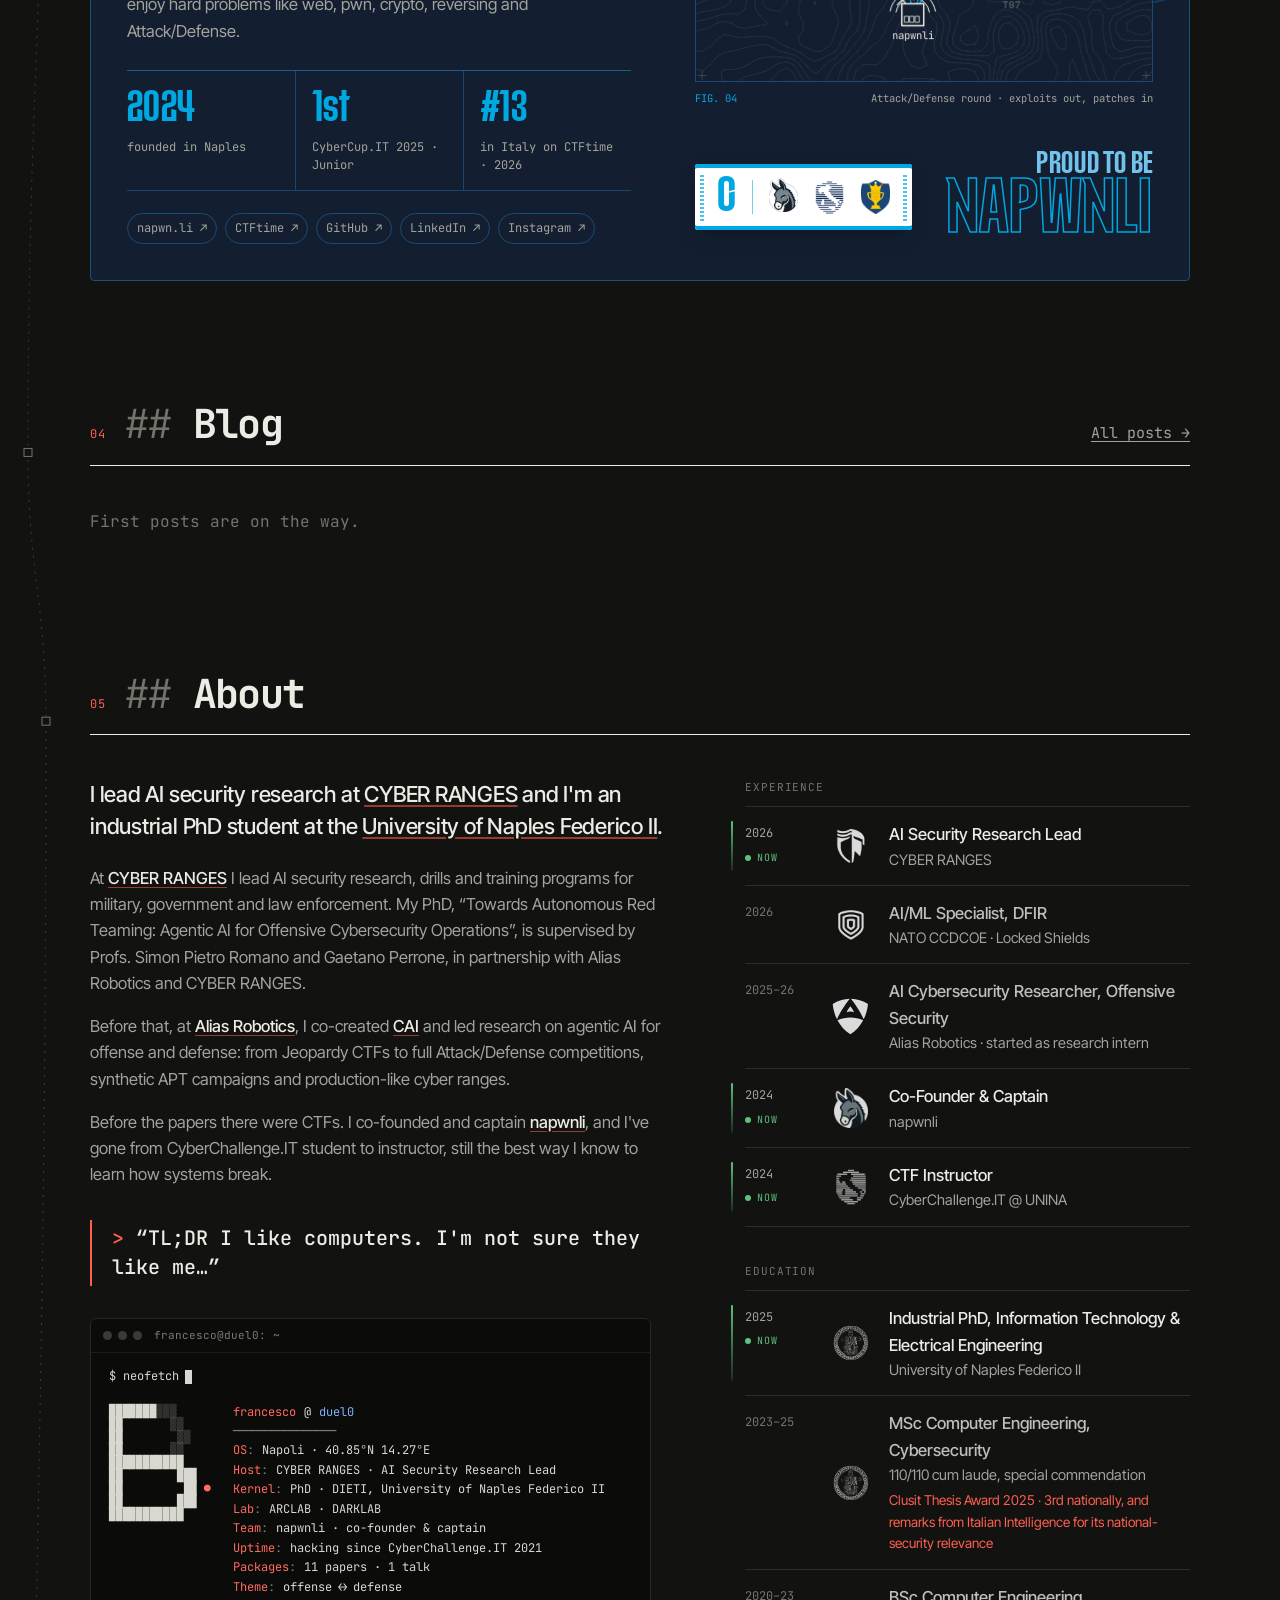
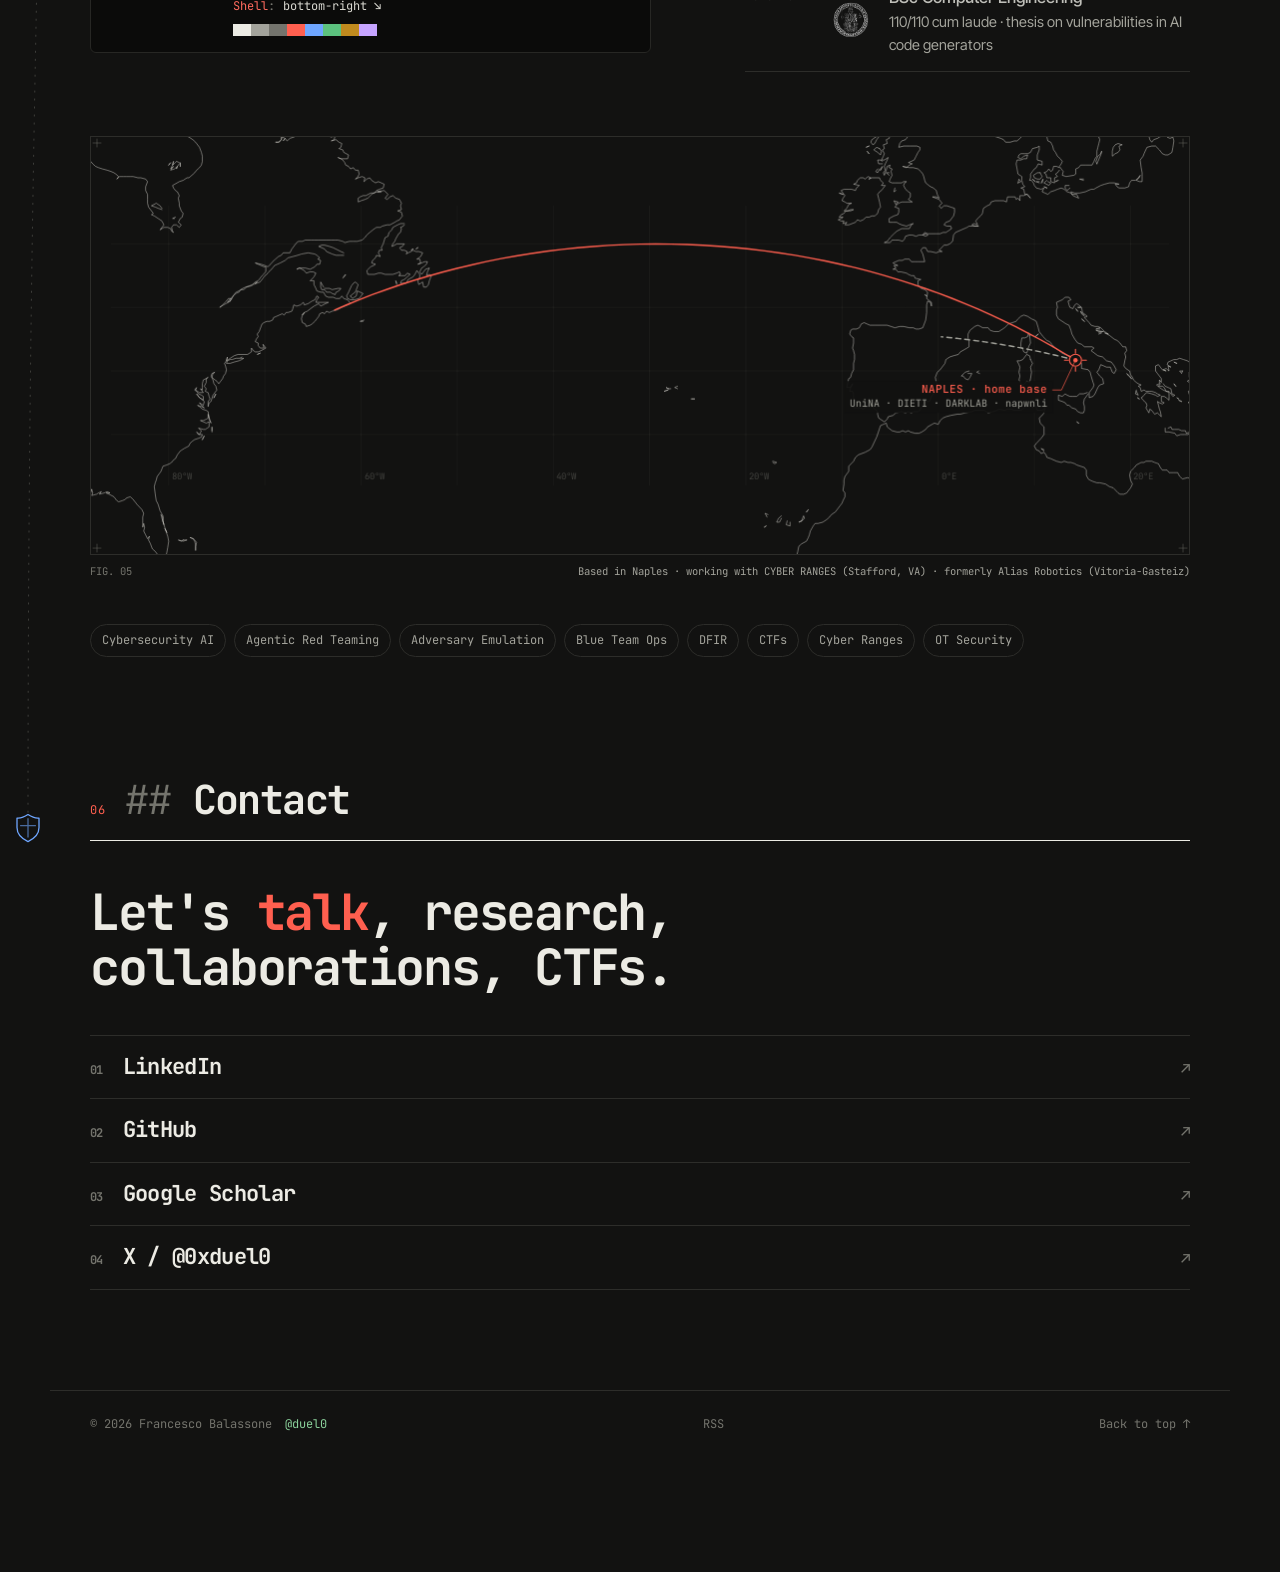
==== commit 6da39e7d: "Publications: show 4 key papers, expand for the full list Co-Authored-By: Claude Opus 5.5 <noreply@a" ====
--- a/index.html
+++ b/index.html
@@ -252,7 +252,7 @@
       </article>
 
       <ol class="pubs" id="pubs">
-        <li data-first="true">
+        <li data-first="true" data-key>
           <span class="pub-year mono">2026</span>
           <div class="pub-body">
             <a class="pub-title" href="https://arxiv.org/abs/2606.07158" target="_blank" rel="noopener">Synthetic APTs: the Collapse of TTP-Based Attribution</a>
@@ -315,7 +315,7 @@
           </div>
           <div class="pub-thumb"><canvas data-fig="glyph-red" data-seed="7085" data-mini aria-hidden="true"></canvas></div>
         </li>
-        <li>
+        <li data-key>
           <span class="pub-year mono">2025</span>
           <div class="pub-body">
             <a class="pub-title" href="https://arxiv.org/abs/2512.02654" target="_blank" rel="noopener">Cybersecurity AI: The World's Top AI Agent for Security Capture-the-Flag (CTF)</a>
@@ -333,7 +333,7 @@
           </div>
           <div class="pub-thumb"><canvas data-fig="glyph" data-seed="4926" data-mini aria-hidden="true"></canvas></div>
         </li>
-        <li>
+        <li data-key>
           <span class="pub-year mono">2025</span>
           <div class="pub-body">
             <a class="pub-title" href="https://arxiv.org/abs/2510.24317" target="_blank" rel="noopener">Cybersecurity AI Benchmark (CAIBench): A Meta-Benchmark for Evaluating Cybersecurity AI Agents</a>
@@ -342,7 +342,7 @@
           </div>
           <div class="pub-thumb"><canvas data-fig="glyph" data-seed="3908" data-mini aria-hidden="true"></canvas></div>
         </li>
-        <li>
+        <li data-key>
           <span class="pub-year mono">2025</span>
           <div class="pub-body">
             <a class="pub-title" href="https://arxiv.org/abs/2504.06017" target="_blank" rel="noopener">CAI: An Open, Bug Bounty-Ready Cybersecurity AI</a>
@@ -352,6 +352,8 @@
           <div class="pub-thumb"><canvas data-fig="glyph" data-seed="3934" data-mini aria-hidden="true"></canvas></div>
         </li>
       </ol>
+
+      <button type="button" class="pubs-toggle mono" aria-controls="pubs" aria-expanded="false" hidden></button>
 
       <p class="more mono">
         <a href="https://scholar.google.com/citations?user=uGcv2pcAAAAJ" target="_blank" rel="noopener">Full list on Google Scholar ↗</a>
--- a/assets/style.css
+++ b/assets/style.css
@@ -1332,3 +1332,9 @@
 .status[data-tone="dim"] { color: var(--ink-3); } .status[data-tone="dim"] i { background: var(--ink-3); animation-duration: 4.5s; }
 .status.has-spin i { font-size: 1.35em; line-height: 1; text-transform: none; width: auto; min-width: 1.1em; height: auto; background: none !important; box-shadow: none; animation: none; font-style: normal; text-align: center; }
 .status.has-spin[data-night] i { min-width: 1.9em; text-align: left; }
+
+/* Publications: collapsed list shows only key papers */
+.pubs.is-collapsed li:not([data-key]) { display: none; }
+.pubs-toggle { display: inline-flex; align-items: center; gap: 8px; margin: 18px 0 0; padding: 8px 14px; font-size: 12px; letter-spacing: .06em; text-transform: uppercase; color: var(--ink-2); background: none; border: 1px solid var(--line); border-radius: 999px; cursor: pointer; transition: color .2s, border-color .2s; }
+.pubs-toggle:hover { color: var(--ink); border-color: var(--ink-3); }
+.pubs-toggle[hidden] { display: none; }
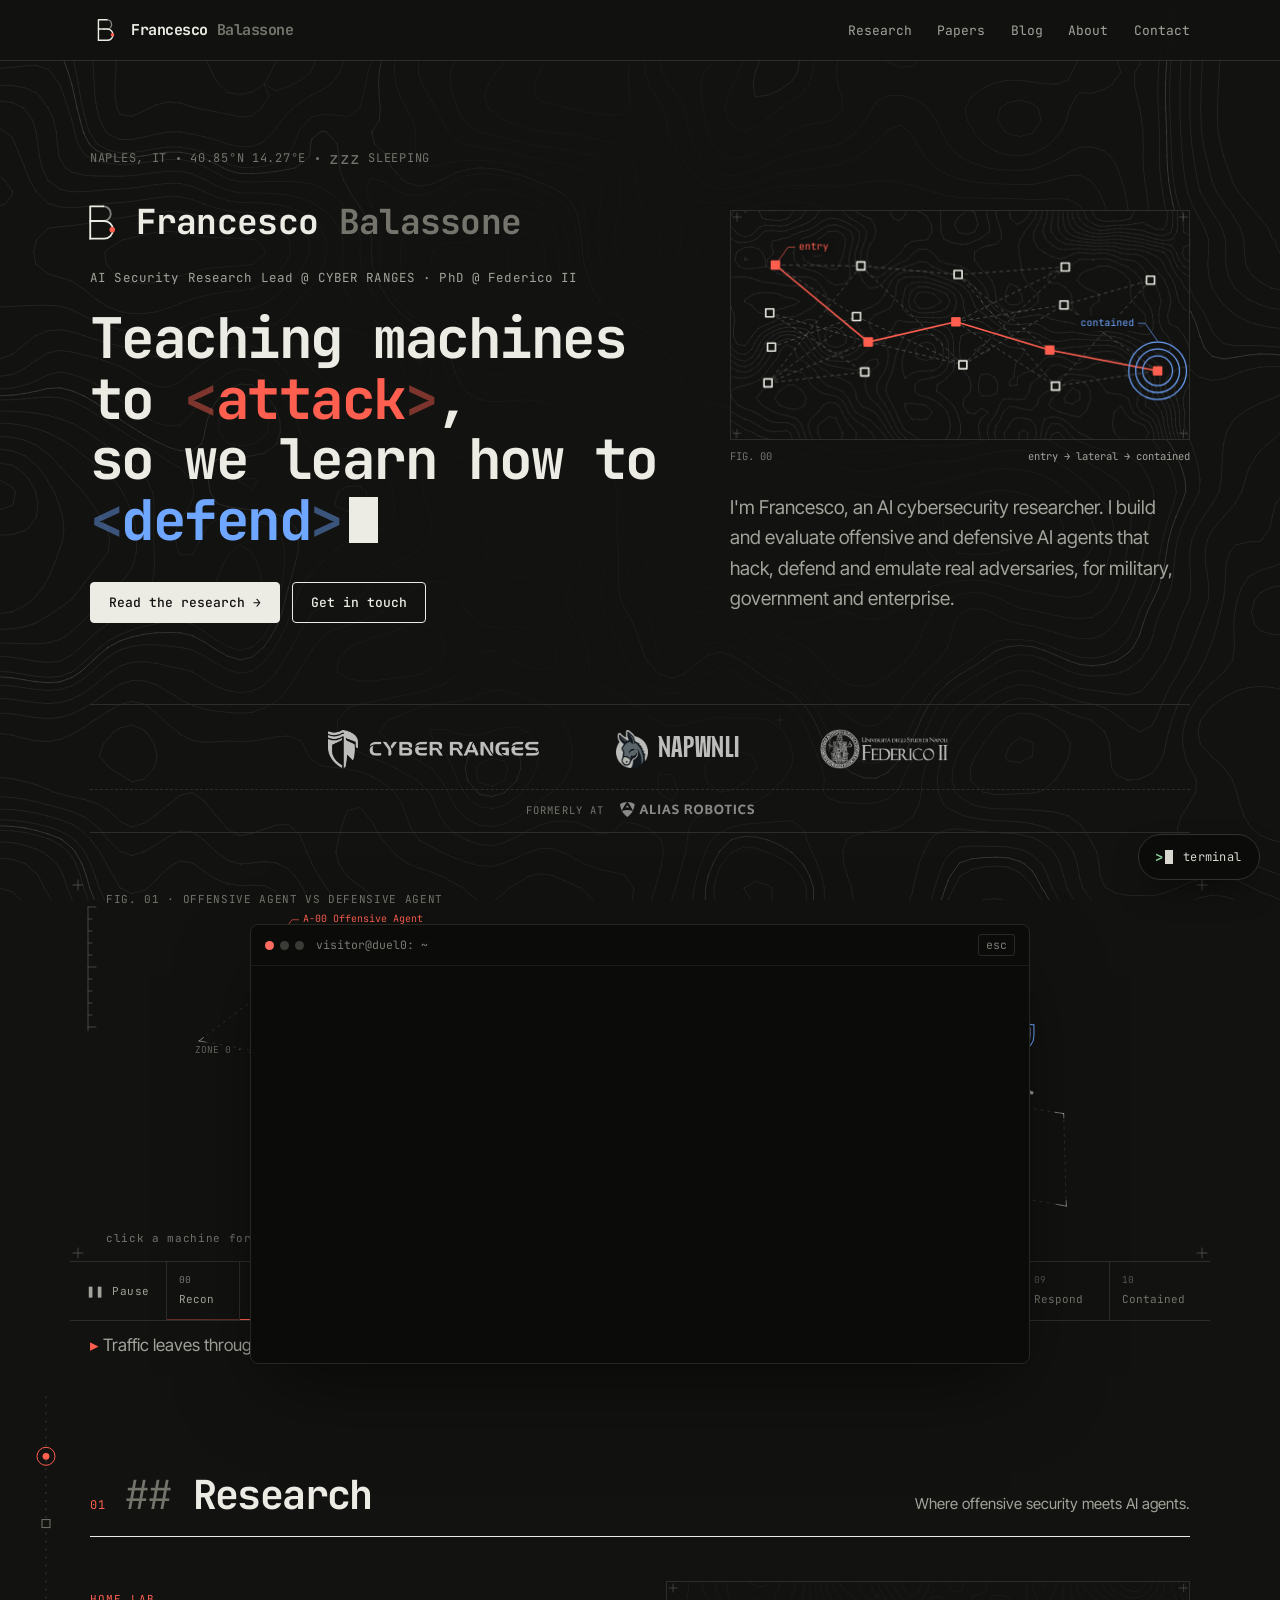
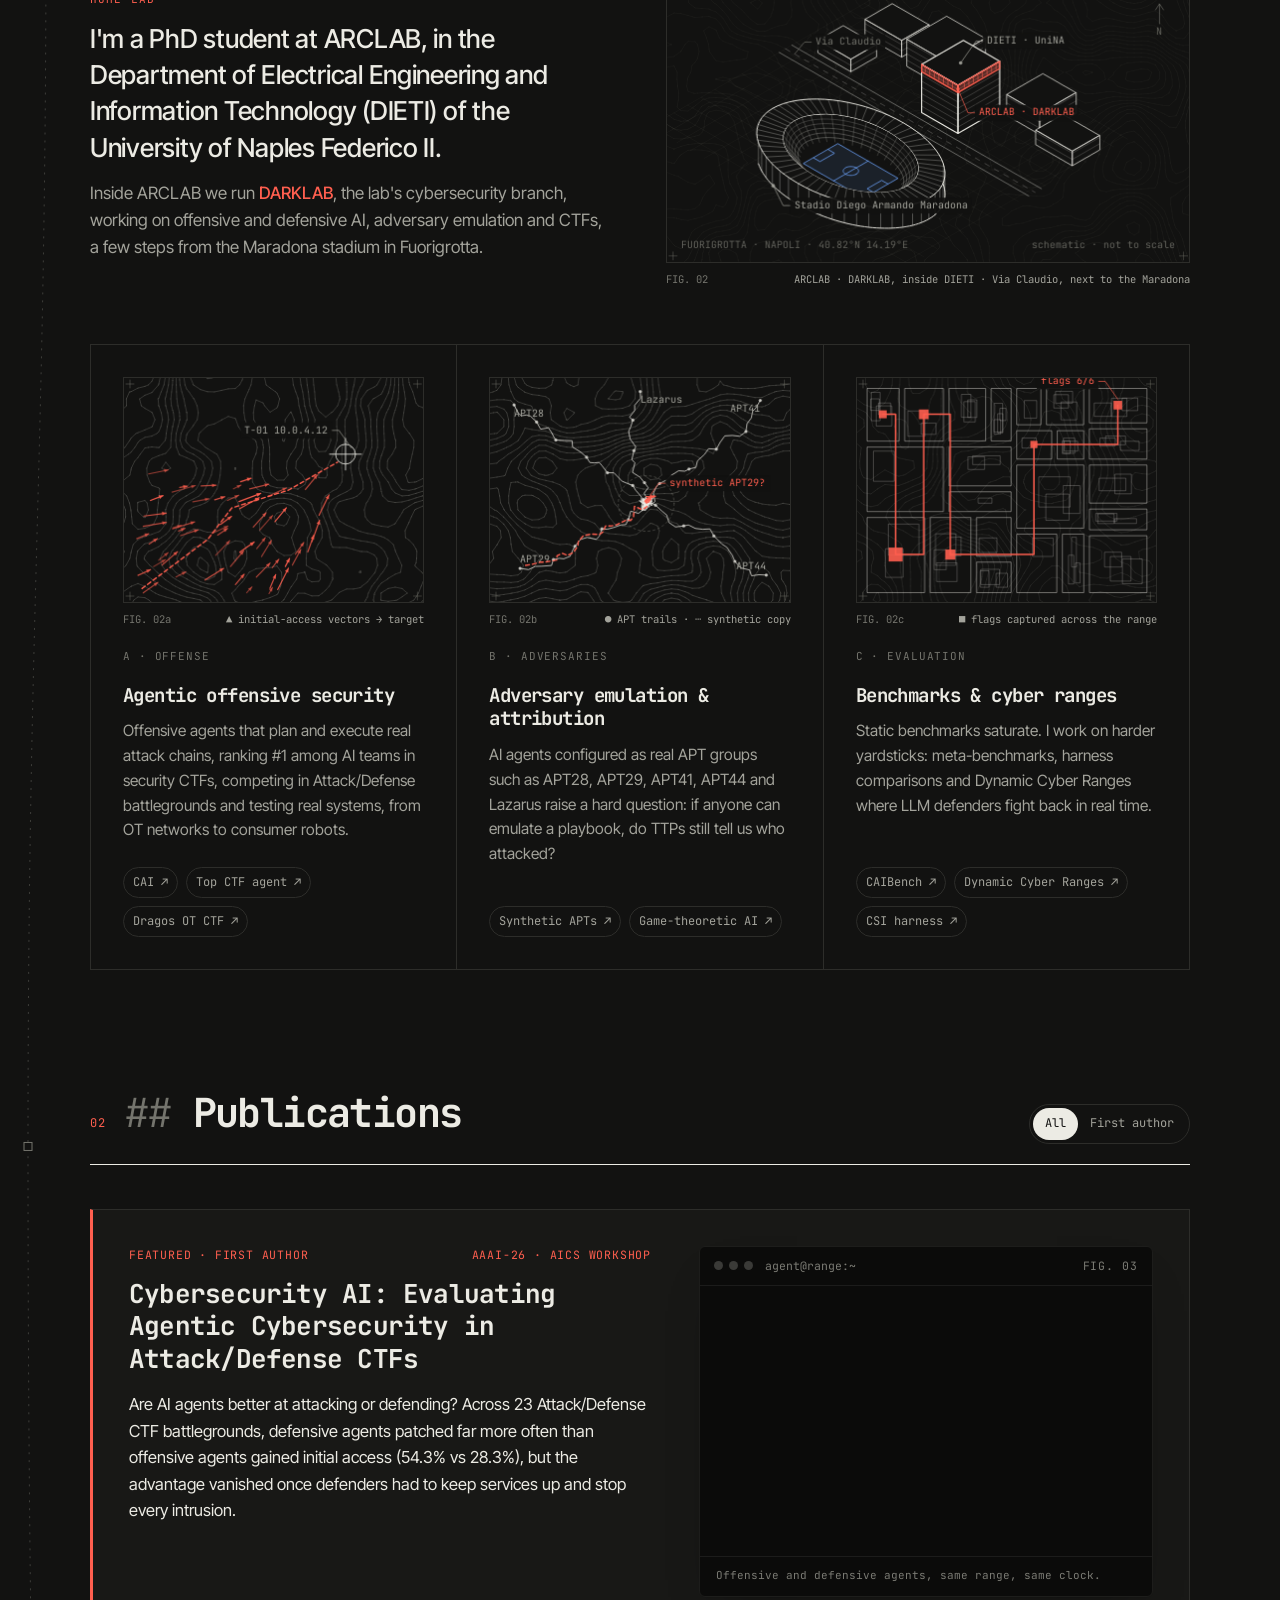
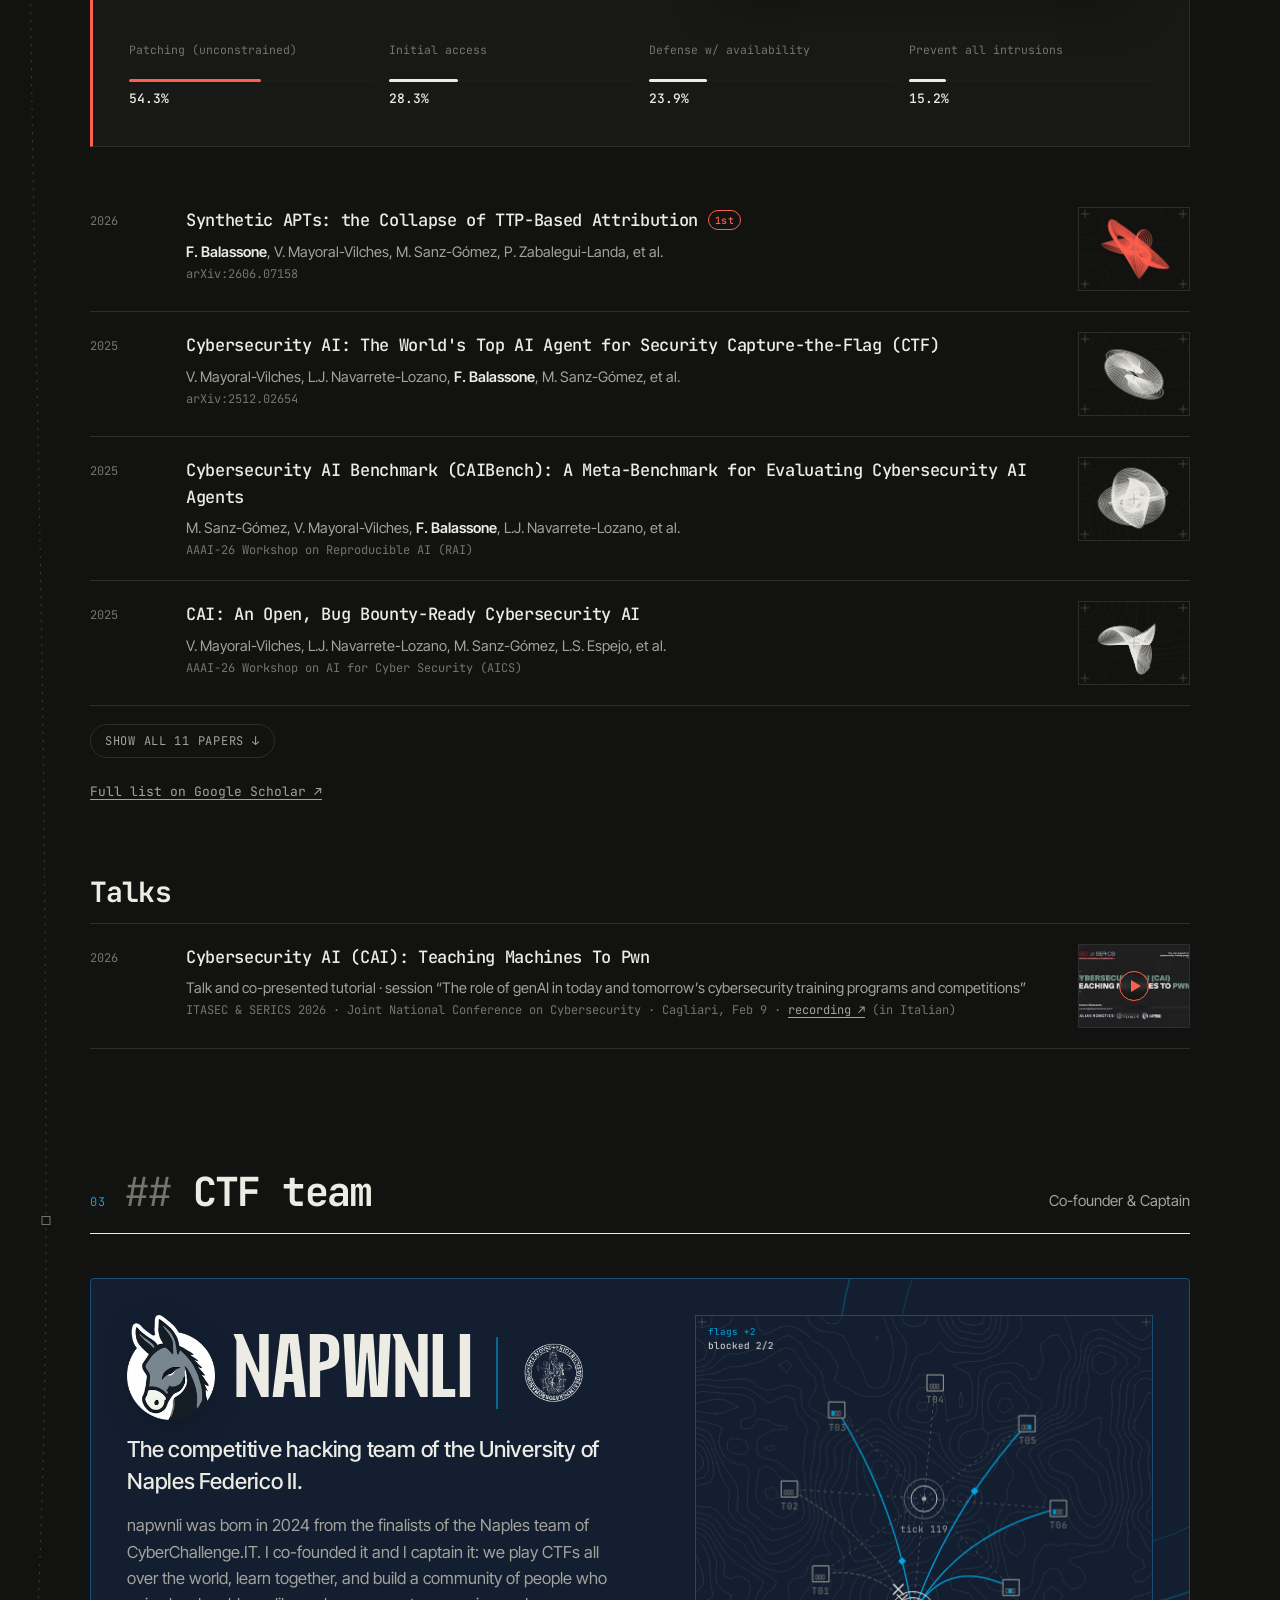
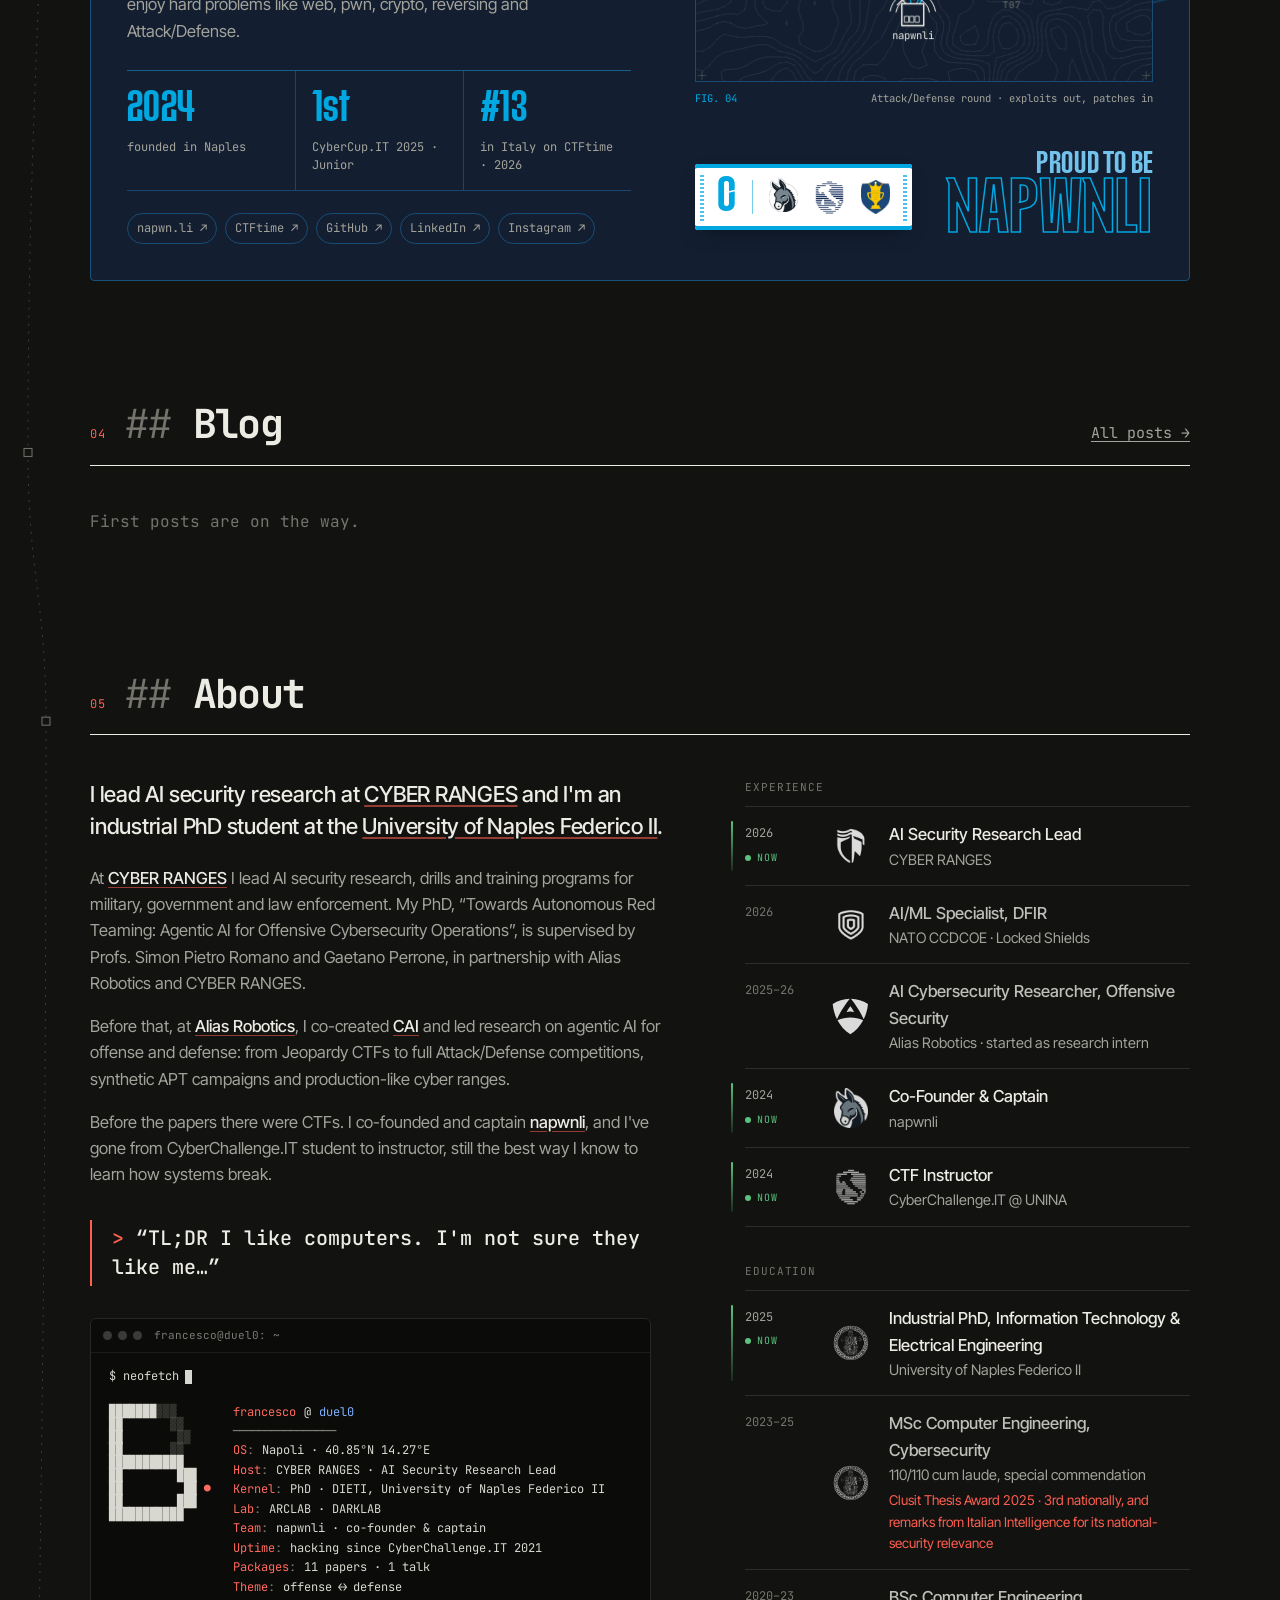
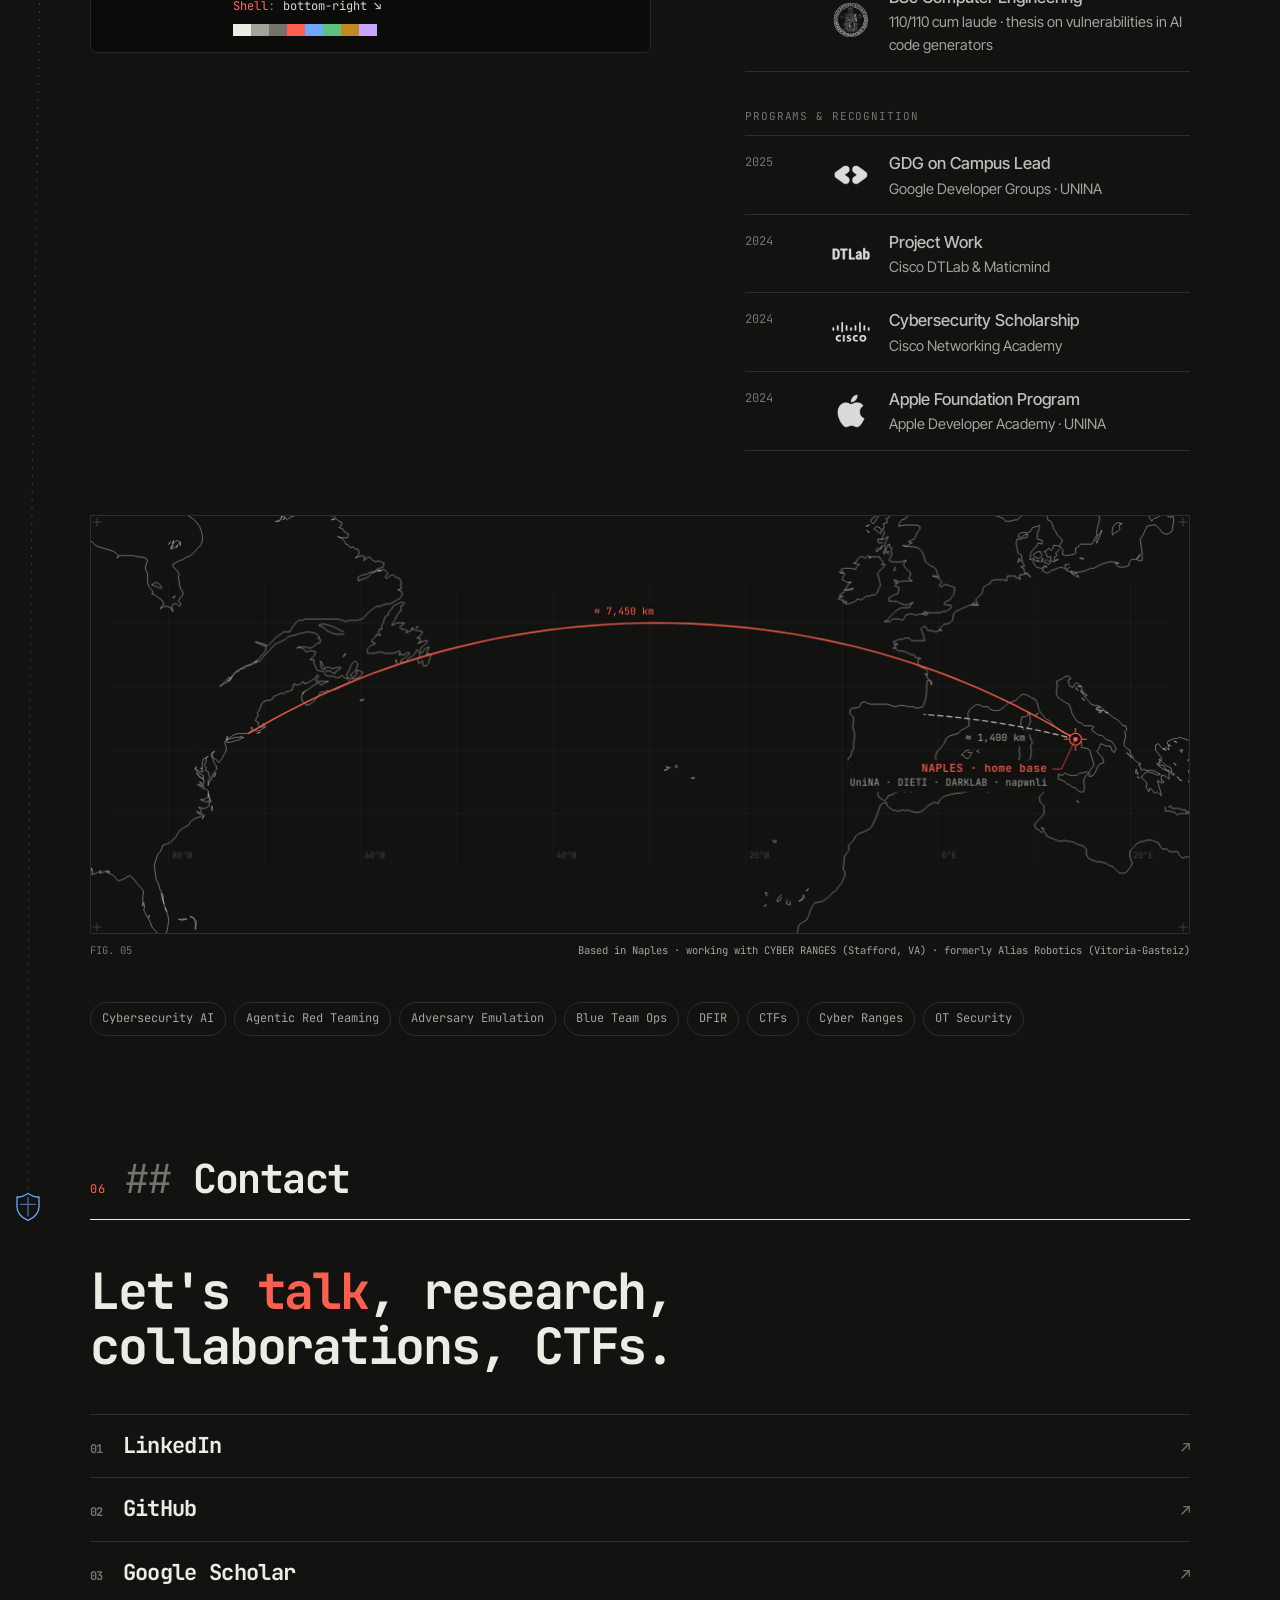
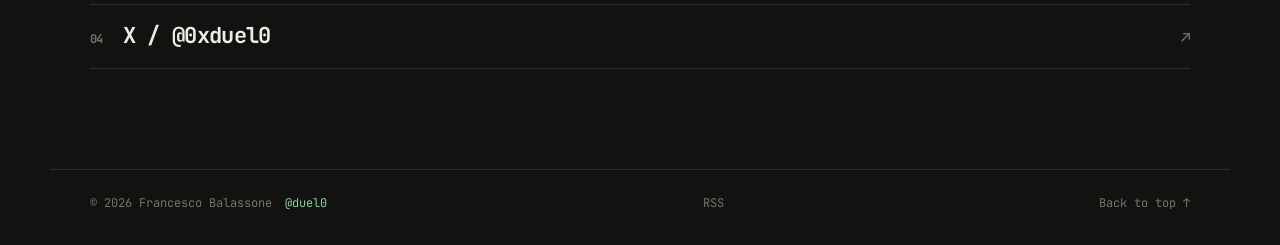
==== commit 42e00751: "About: Programs & recognition (GDG Lead, Cisco DTLab, Cisco Scholarship, Apple Foundation Program) C" ====
--- a/index.html
+++ b/index.html
@@ -564,6 +564,30 @@
               <div><b>BSc Computer Engineering</b><span>110/110 cum laude · thesis on vulnerabilities in AI code generators</span></div>
             </li>
           </ol>
+
+          <h3 class="side-label mono">Programs &amp; recognition</h3>
+          <ol class="timeline">
+            <li>
+              <span class="tl-when mono">2025</span>
+              <span class="tl-logo"><img src="assets/logos/marks/gdg.png" alt="Google Developer Groups" width="40" height="40" loading="lazy"></span>
+              <div><b>GDG on Campus Lead</b><span>Google Developer Groups · UNINA</span></div>
+            </li>
+            <li>
+              <span class="tl-when mono">2024</span>
+              <span class="tl-logo"><img src="assets/logos/marks/dtlab.png" alt="Cisco DTLab" width="40" height="40" loading="lazy"></span>
+              <div><b>Project Work</b><span>Cisco DTLab &amp; Maticmind</span></div>
+            </li>
+            <li>
+              <span class="tl-when mono">2024</span>
+              <span class="tl-logo"><img src="assets/logos/marks/cisco.png" alt="Cisco" width="40" height="40" loading="lazy"></span>
+              <div><b>Cybersecurity Scholarship</b><span>Cisco Networking Academy</span></div>
+            </li>
+            <li>
+              <span class="tl-when mono">2024</span>
+              <span class="tl-logo"><img src="assets/logos/marks/apple-developer-academy.png" alt="Apple Developer Academy" width="40" height="40" loading="lazy"></span>
+              <div><b>Apple Foundation Program</b><span>Apple Developer Academy · UNINA</span></div>
+            </li>
+          </ol>
         </div>
       </div>
 
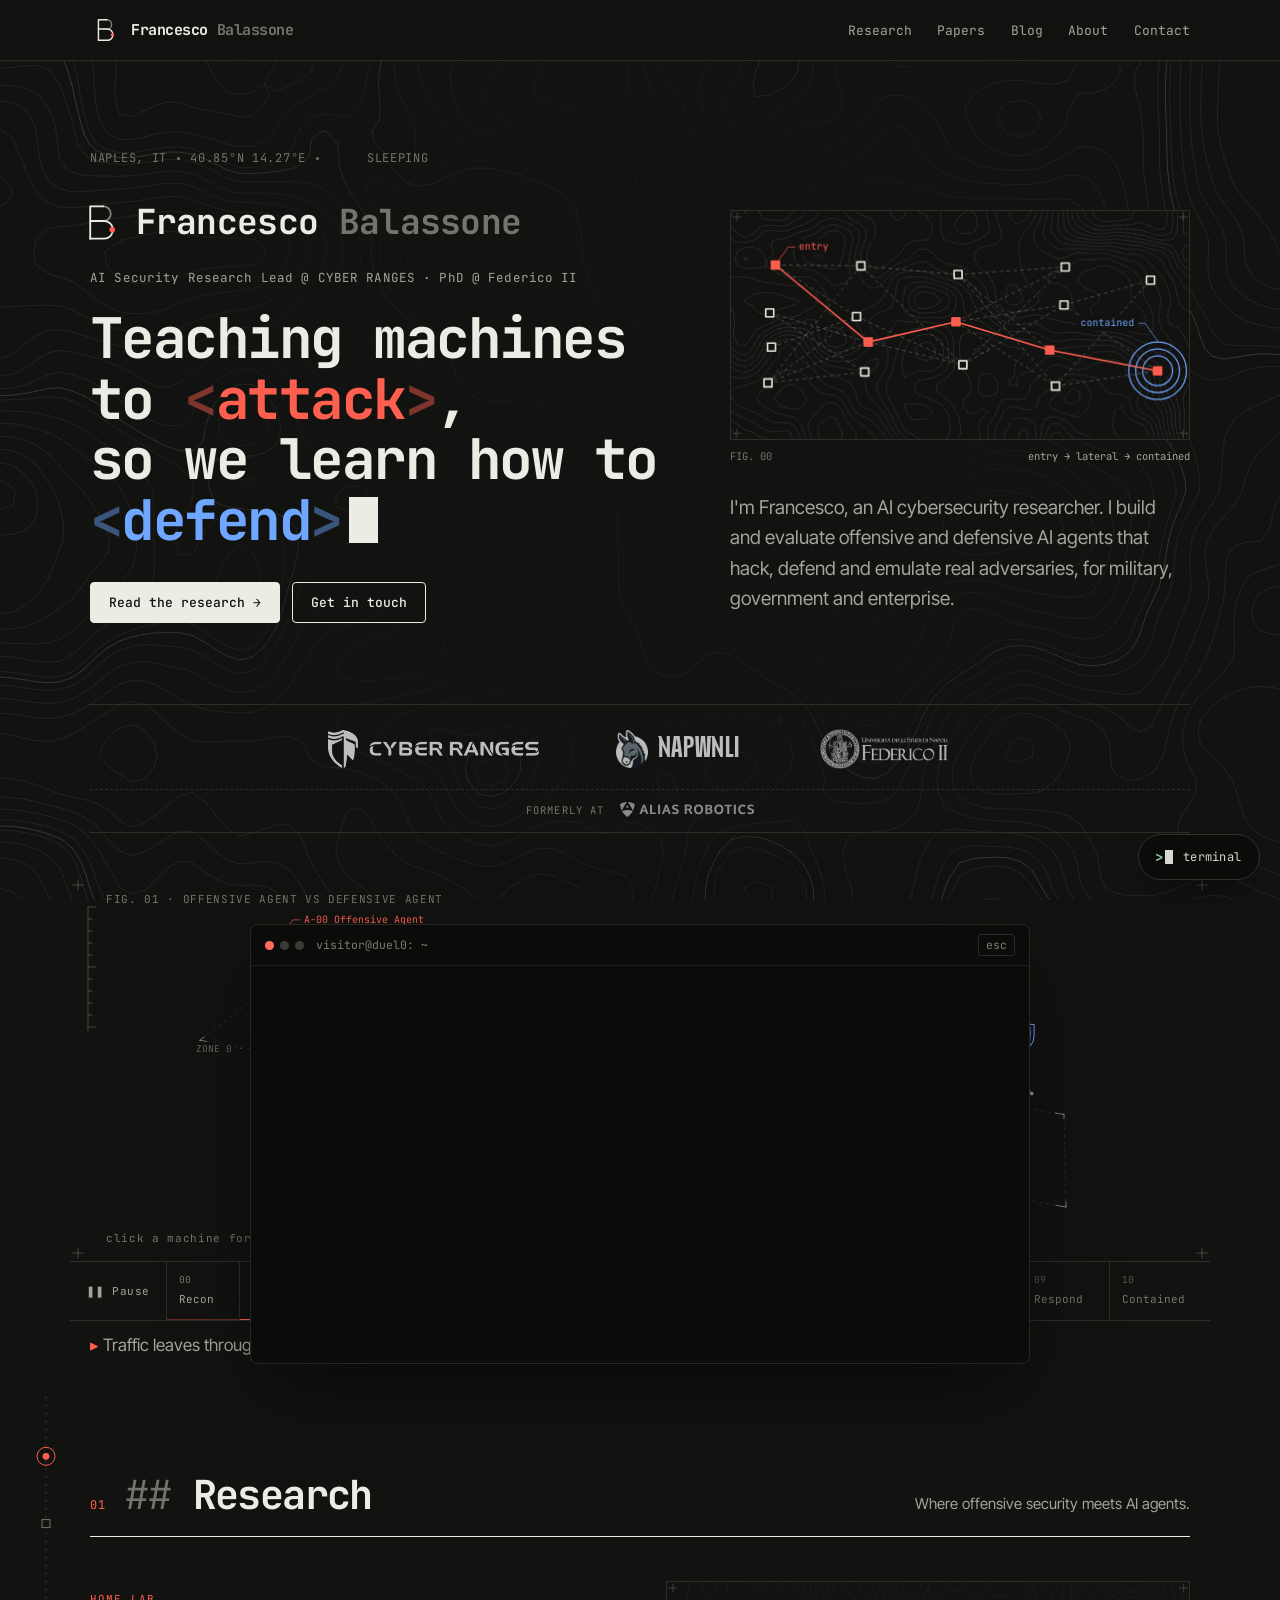
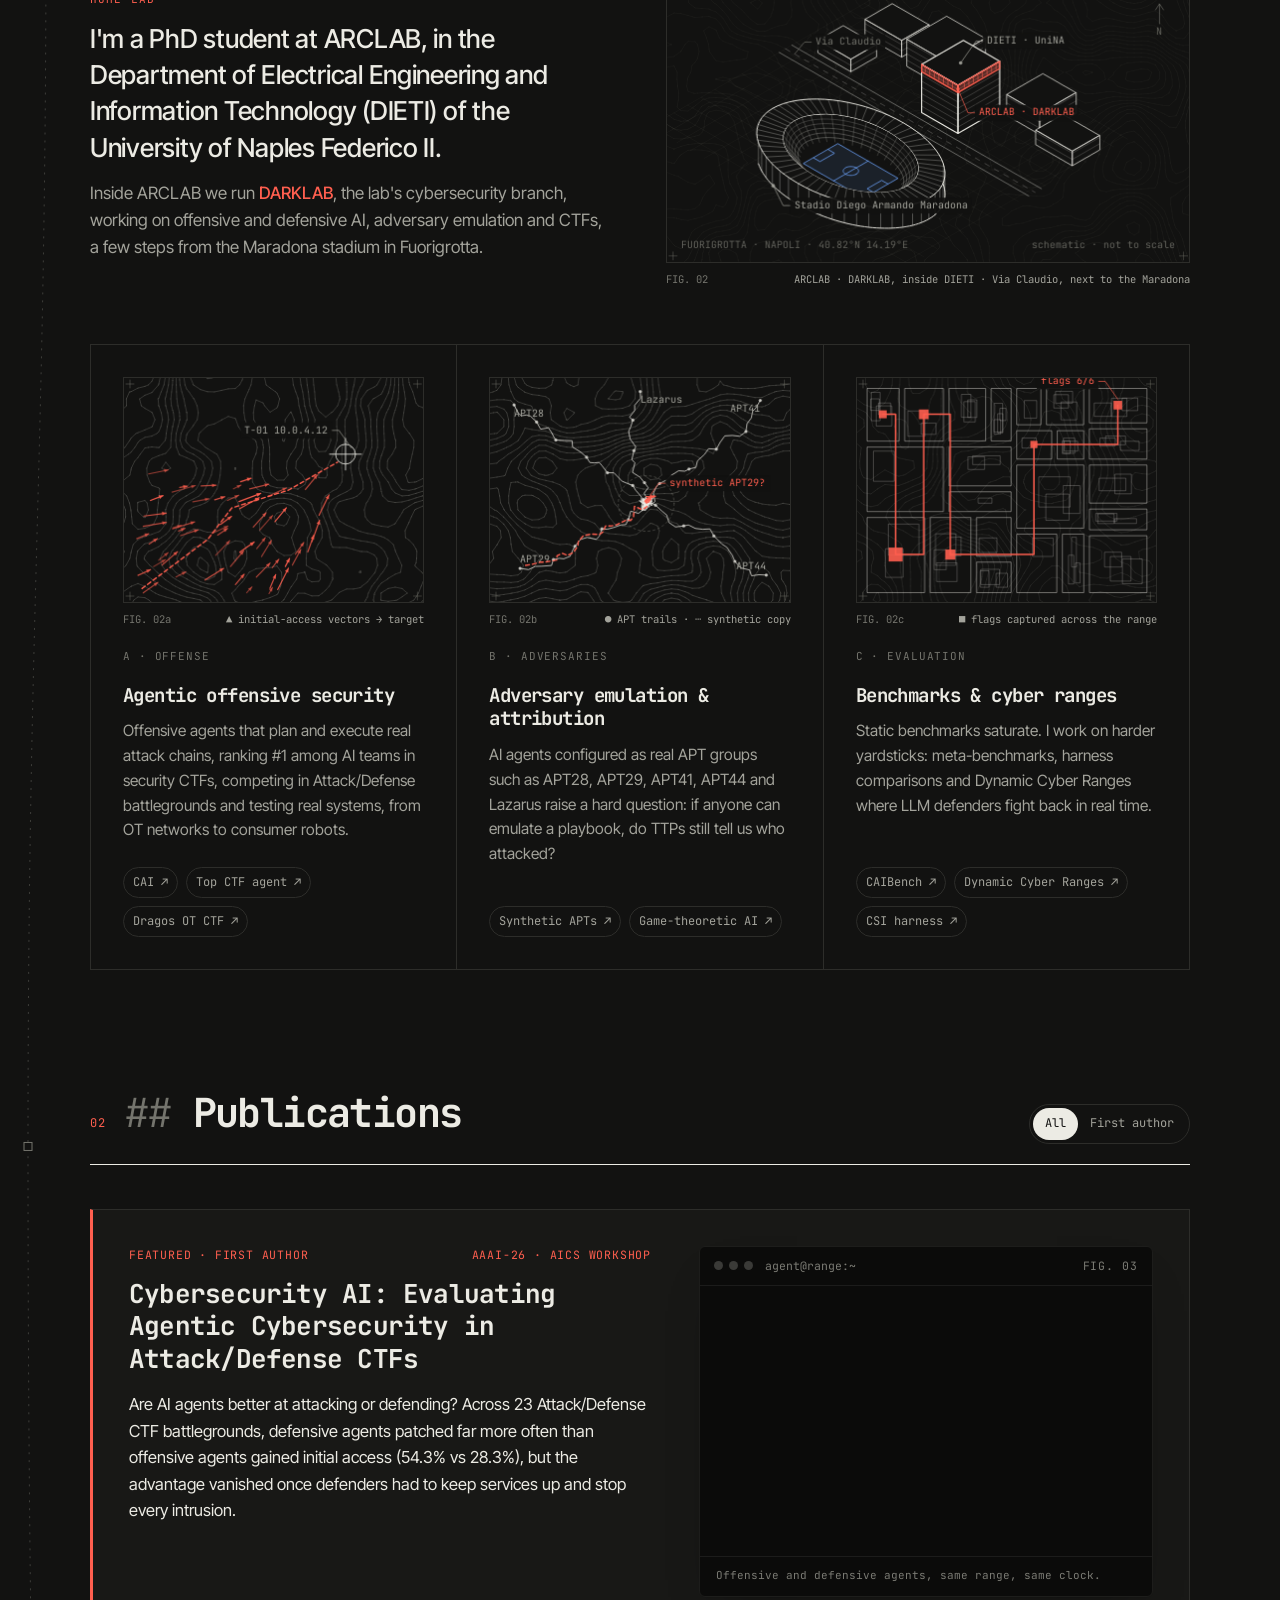
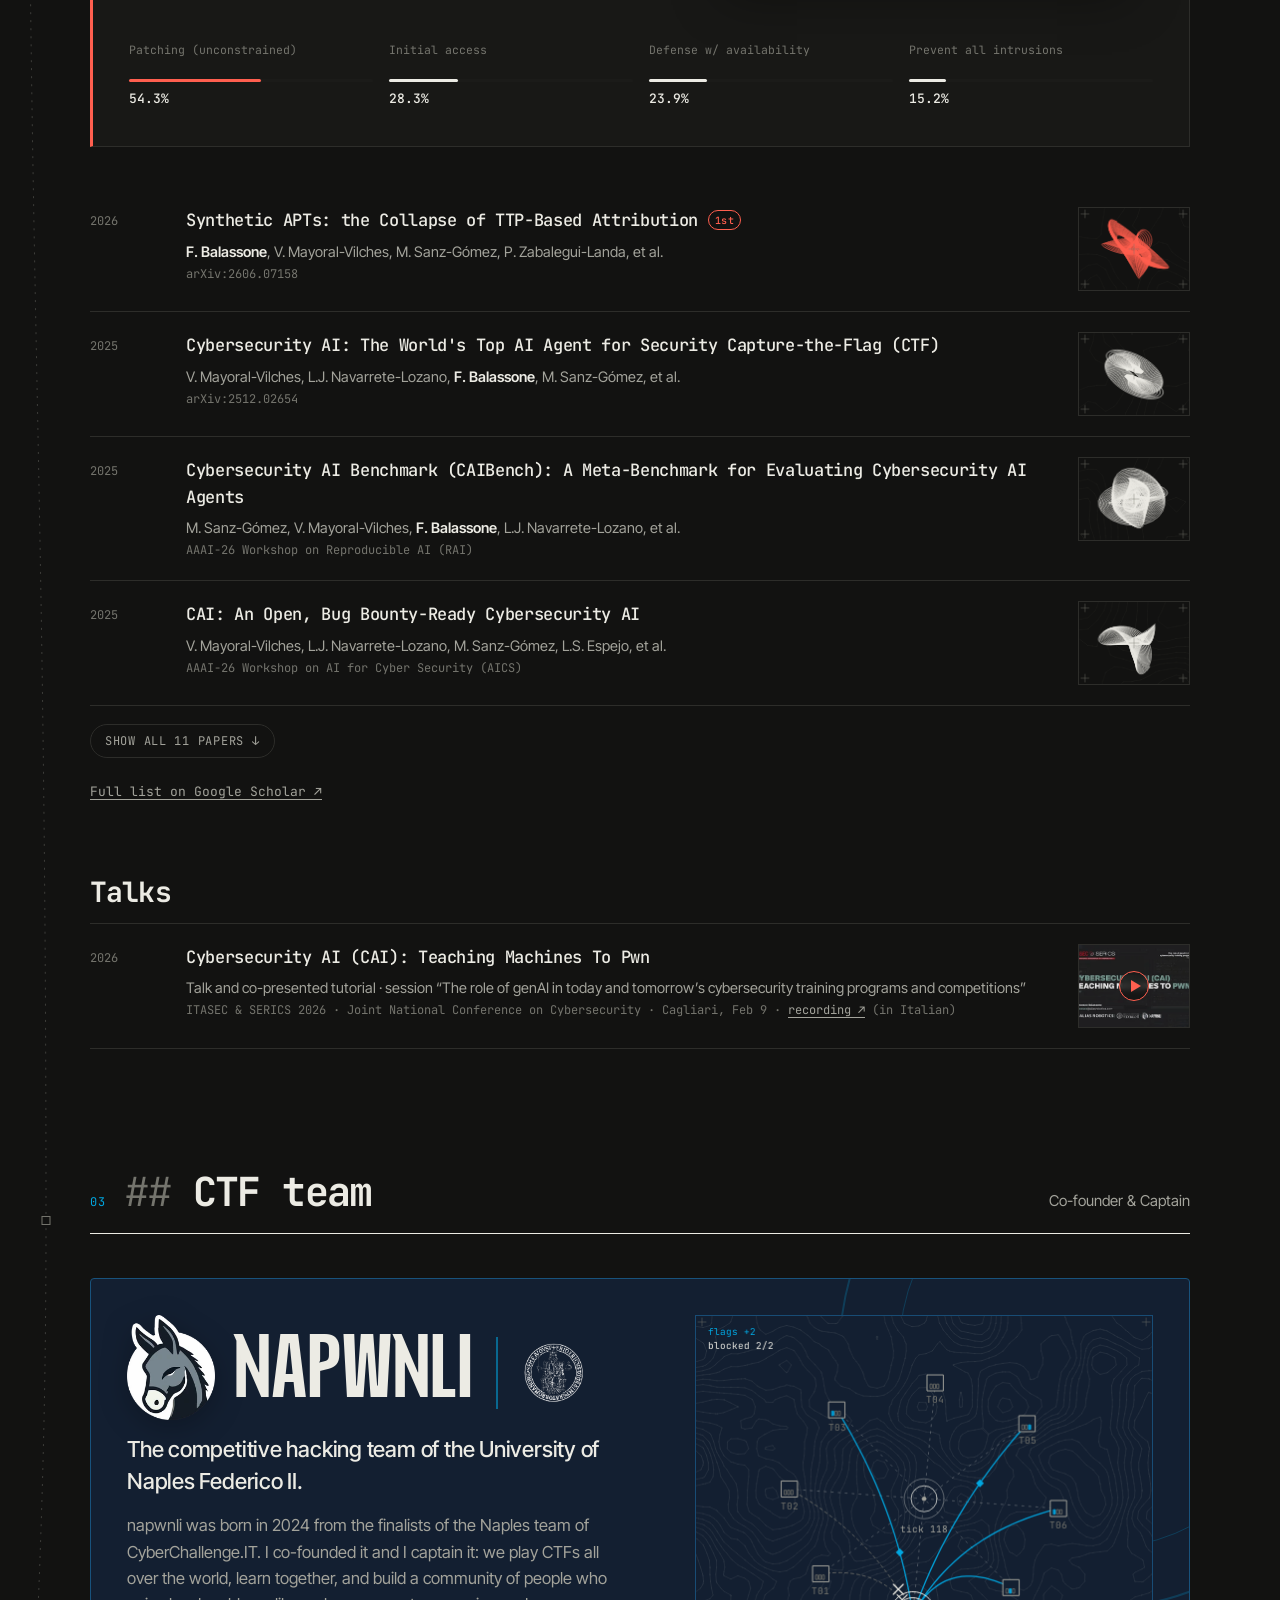
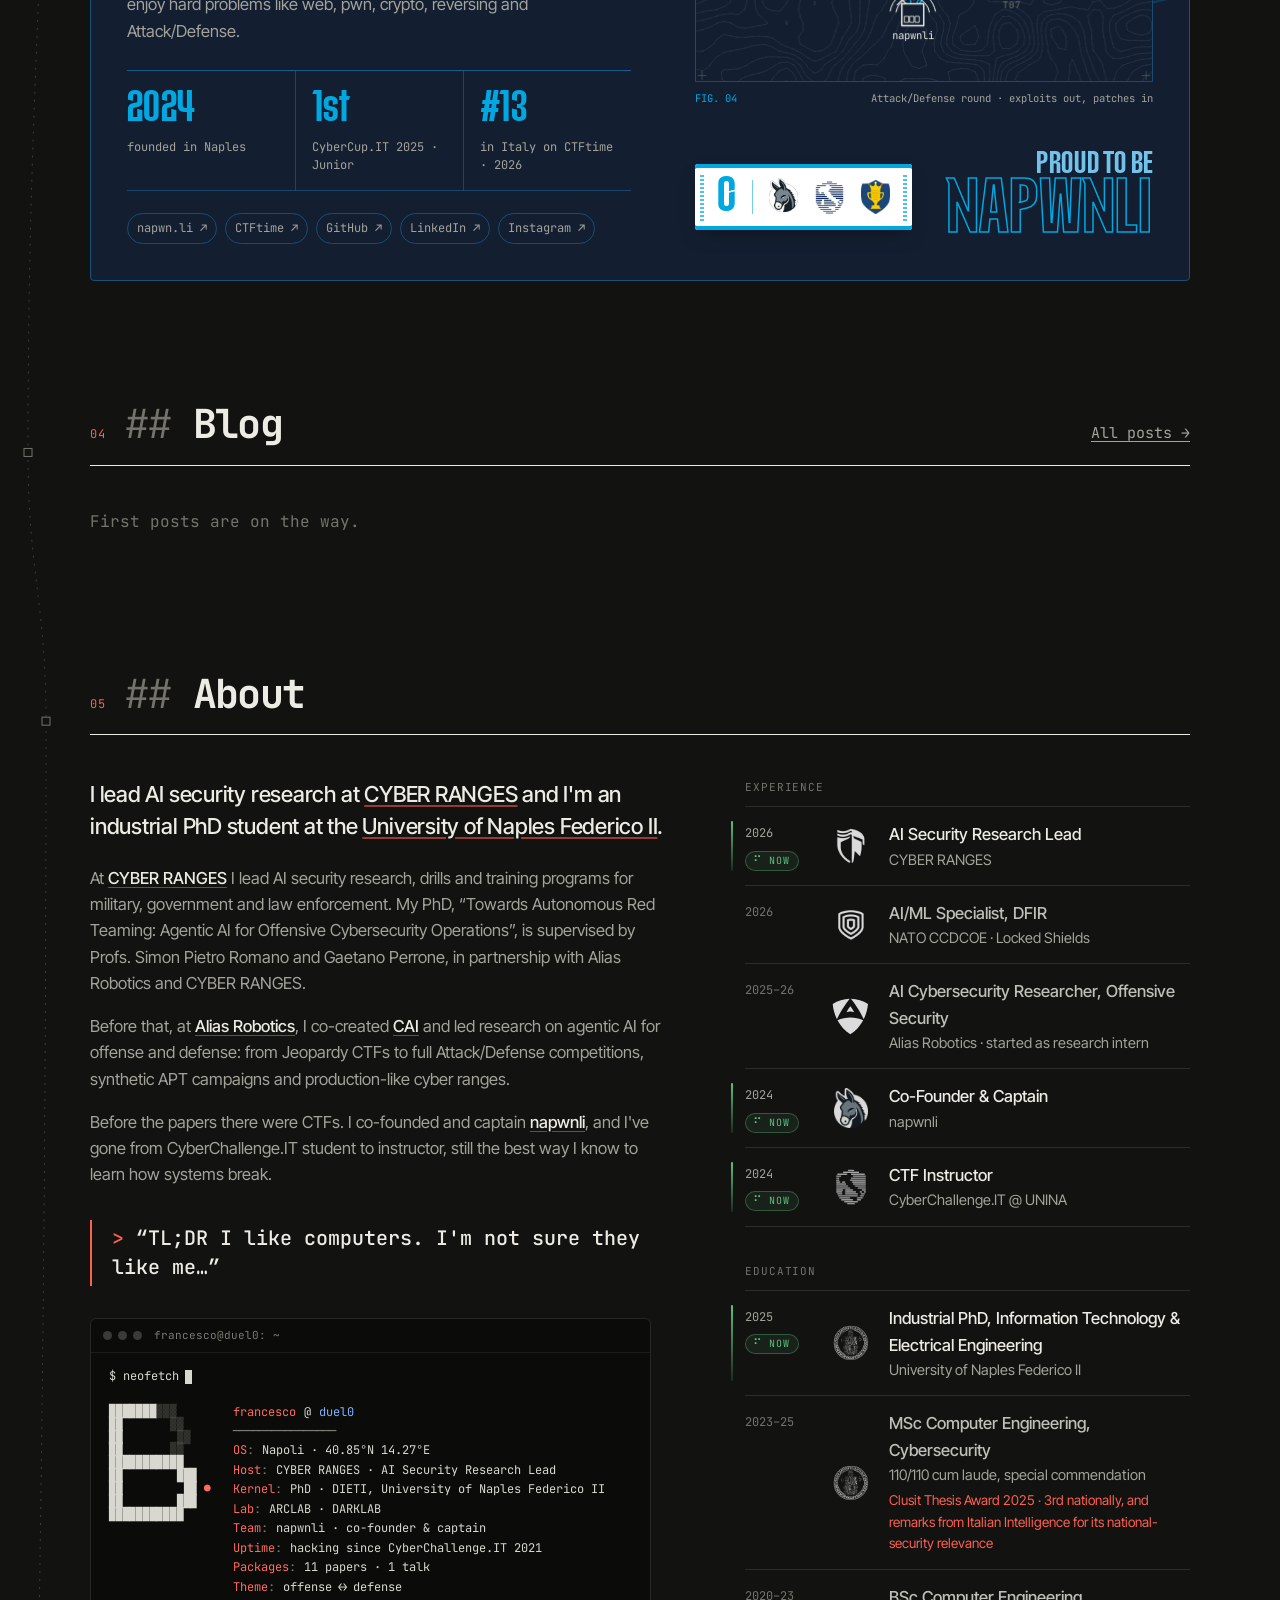
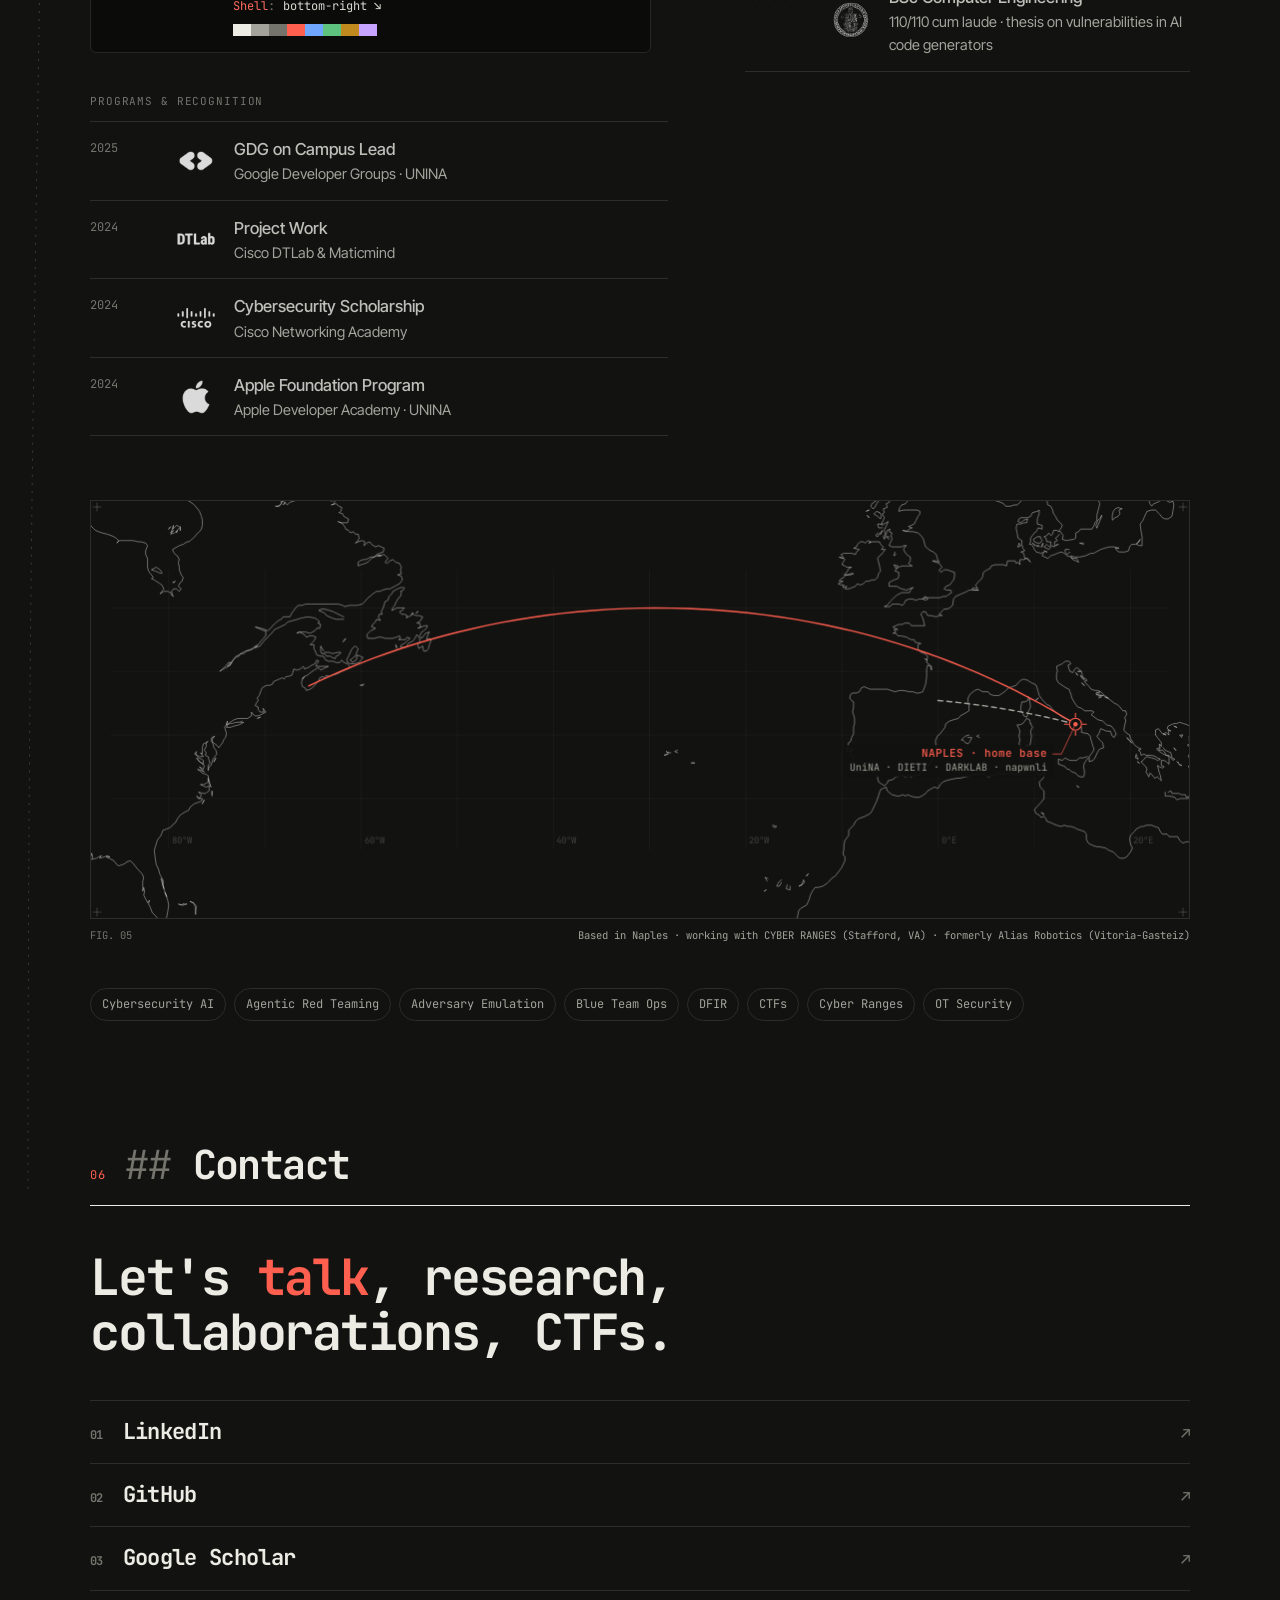
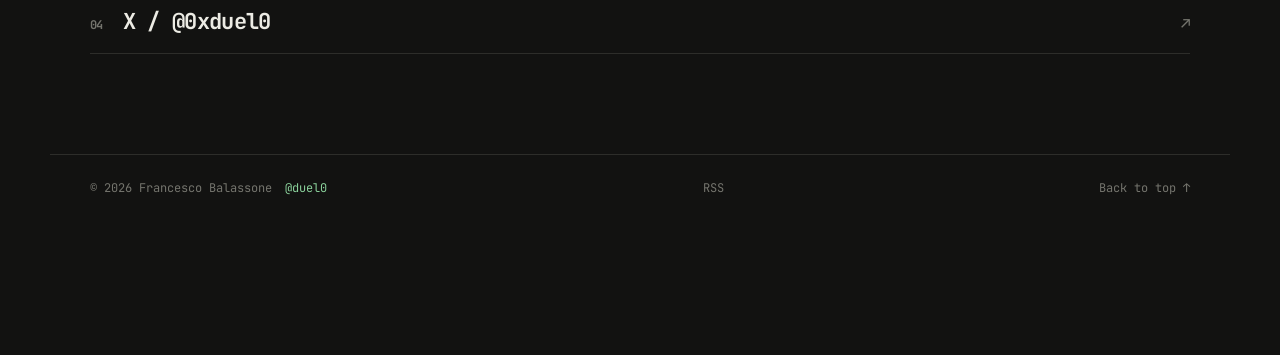
==== commit 87b05b04: "About: now badge as a spinner pill; programs group under the neofetch card Co-Authored-By: Claude Op" ====
--- a/index.html
+++ b/index.html
@@ -514,6 +514,32 @@
               </dl>
             </div>
           </figure>
+
+          <div class="about-programs">
+            <h3 class="side-label mono">Programs &amp; recognition</h3>
+            <ol class="timeline">
+              <li>
+                <span class="tl-when mono">2025</span>
+                <span class="tl-logo"><img src="assets/logos/marks/gdg.png" alt="Google Developer Groups" width="40" height="40" loading="lazy"></span>
+                <div><b>GDG on Campus Lead</b><span>Google Developer Groups · UNINA</span></div>
+              </li>
+              <li>
+                <span class="tl-when mono">2024</span>
+                <span class="tl-logo"><img src="assets/logos/marks/dtlab.png" alt="Cisco DTLab" width="40" height="40" loading="lazy"></span>
+                <div><b>Project Work</b><span>Cisco DTLab &amp; Maticmind</span></div>
+              </li>
+              <li>
+                <span class="tl-when mono">2024</span>
+                <span class="tl-logo"><img src="assets/logos/marks/cisco.png" alt="Cisco" width="40" height="40" loading="lazy"></span>
+                <div><b>Cybersecurity Scholarship</b><span>Cisco Networking Academy</span></div>
+              </li>
+              <li>
+                <span class="tl-when mono">2024</span>
+                <span class="tl-logo"><img src="assets/logos/marks/apple-developer-academy.png" alt="Apple Developer Academy" width="40" height="40" loading="lazy"></span>
+                <div><b>Apple Foundation Program</b><span>Apple Developer Academy · UNINA</span></div>
+              </li>
+            </ol>
+          </div>
         </div>
 
         <div class="about-side">
@@ -565,29 +591,6 @@
             </li>
           </ol>
 
-          <h3 class="side-label mono">Programs &amp; recognition</h3>
-          <ol class="timeline">
-            <li>
-              <span class="tl-when mono">2025</span>
-              <span class="tl-logo"><img src="assets/logos/marks/gdg.png" alt="Google Developer Groups" width="40" height="40" loading="lazy"></span>
-              <div><b>GDG on Campus Lead</b><span>Google Developer Groups · UNINA</span></div>
-            </li>
-            <li>
-              <span class="tl-when mono">2024</span>
-              <span class="tl-logo"><img src="assets/logos/marks/dtlab.png" alt="Cisco DTLab" width="40" height="40" loading="lazy"></span>
-              <div><b>Project Work</b><span>Cisco DTLab &amp; Maticmind</span></div>
-            </li>
-            <li>
-              <span class="tl-when mono">2024</span>
-              <span class="tl-logo"><img src="assets/logos/marks/cisco.png" alt="Cisco" width="40" height="40" loading="lazy"></span>
-              <div><b>Cybersecurity Scholarship</b><span>Cisco Networking Academy</span></div>
-            </li>
-            <li>
-              <span class="tl-when mono">2024</span>
-              <span class="tl-logo"><img src="assets/logos/marks/apple-developer-academy.png" alt="Apple Developer Academy" width="40" height="40" loading="lazy"></span>
-              <div><b>Apple Foundation Program</b><span>Apple Developer Academy · UNINA</span></div>
-            </li>
-          </ol>
         </div>
       </div>
 
--- a/assets/style.css
+++ b/assets/style.css
@@ -1072,10 +1072,12 @@
 .timeline li.is-now b { color: var(--ink); }
 .timeline li:not(.is-now) b { color: color-mix(in oklab, var(--ink) 82%, var(--paper)); }
 .tl-now {
-  display: flex; align-items: center; gap: 6px; margin-top: 6px;
-  font-style: normal; font-size: 10px; letter-spacing: .1em; text-transform: uppercase; color: var(--ok);
-}
-.tl-now i { width: 6px; height: 6px; border-radius: 50%; background: var(--ok); box-shadow: 0 0 0 0 color-mix(in oklab, var(--ok) 60%, transparent); animation: pulse 2.2s infinite; }
+  display: flex; width: fit-content; align-items: center; gap: 5px; margin-top: 7px; padding: 2px 8px 2px 6px; border-radius: 999px;
+  font-style: normal; font-size: 10px; line-height: 1.4; letter-spacing: .1em; text-transform: uppercase; color: var(--ok);
+  border: 1px solid color-mix(in oklab, var(--ok) 35%, transparent); background: color-mix(in oklab, var(--ok) 9%, transparent);
+}
+.tl-now i { width: 6px; height: 6px; border-radius: 50%; background: var(--ok); animation: pulse 2.2s infinite; }
+.tl-now.has-spin i { width: auto; height: auto; background: none; animation: none; font-style: normal; font-size: 12px; line-height: 1; min-width: 1em; text-align: center; }
 .timeline li.is-now .tl-when { color: var(--ink-2); }
 
 /* About: neofetch card */
@@ -1338,3 +1340,7 @@
 .pubs-toggle { display: inline-flex; align-items: center; gap: 8px; margin: 18px 0 0; padding: 8px 14px; font-size: 12px; letter-spacing: .06em; text-transform: uppercase; color: var(--ink-2); background: none; border: 1px solid var(--line); border-radius: 999px; cursor: pointer; transition: color .2s, border-color .2s; }
 .pubs-toggle:hover { color: var(--ink); border-color: var(--ink-3); }
 .pubs-toggle[hidden] { display: none; }
+
+/* About: programs group sits under the neofetch card */
+.about-programs { margin-top: 40px; }
+.about-programs .timeline li { grid-template-columns: 72px 44px minmax(0, 1fr); }
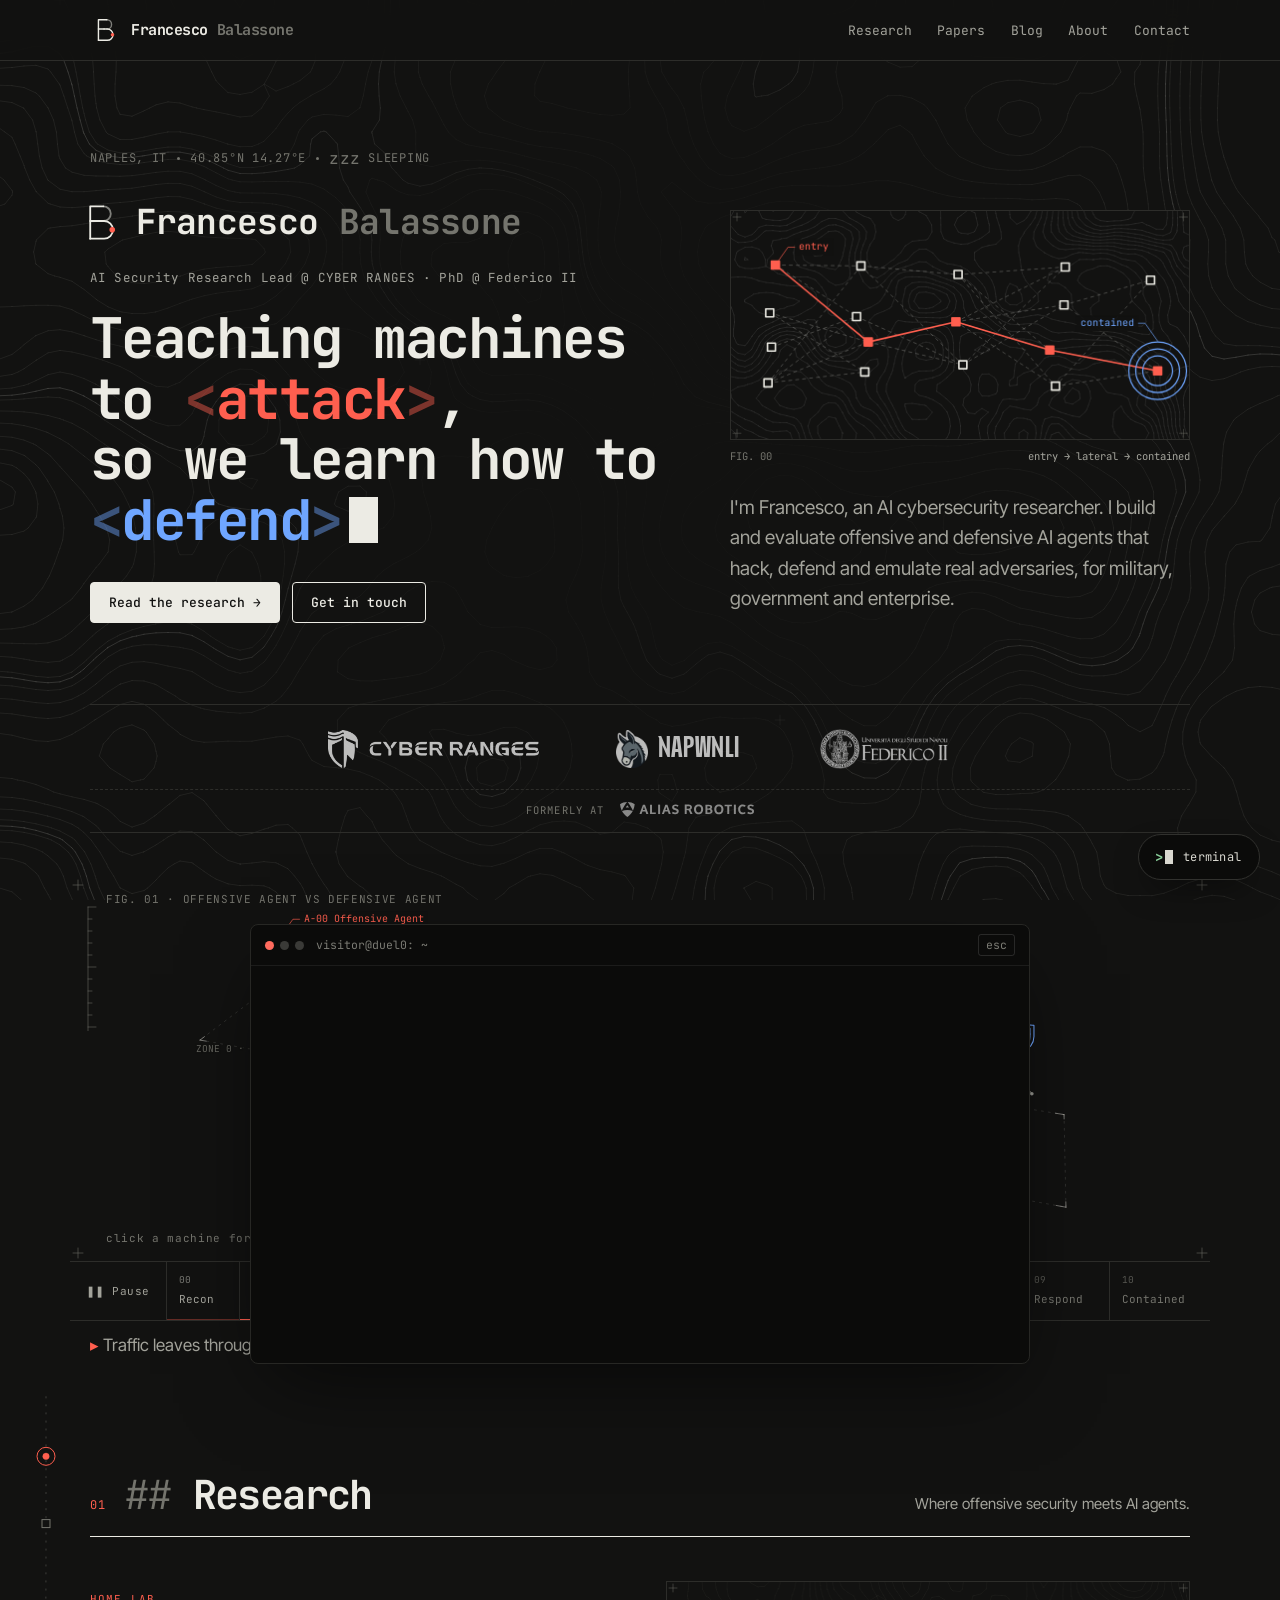
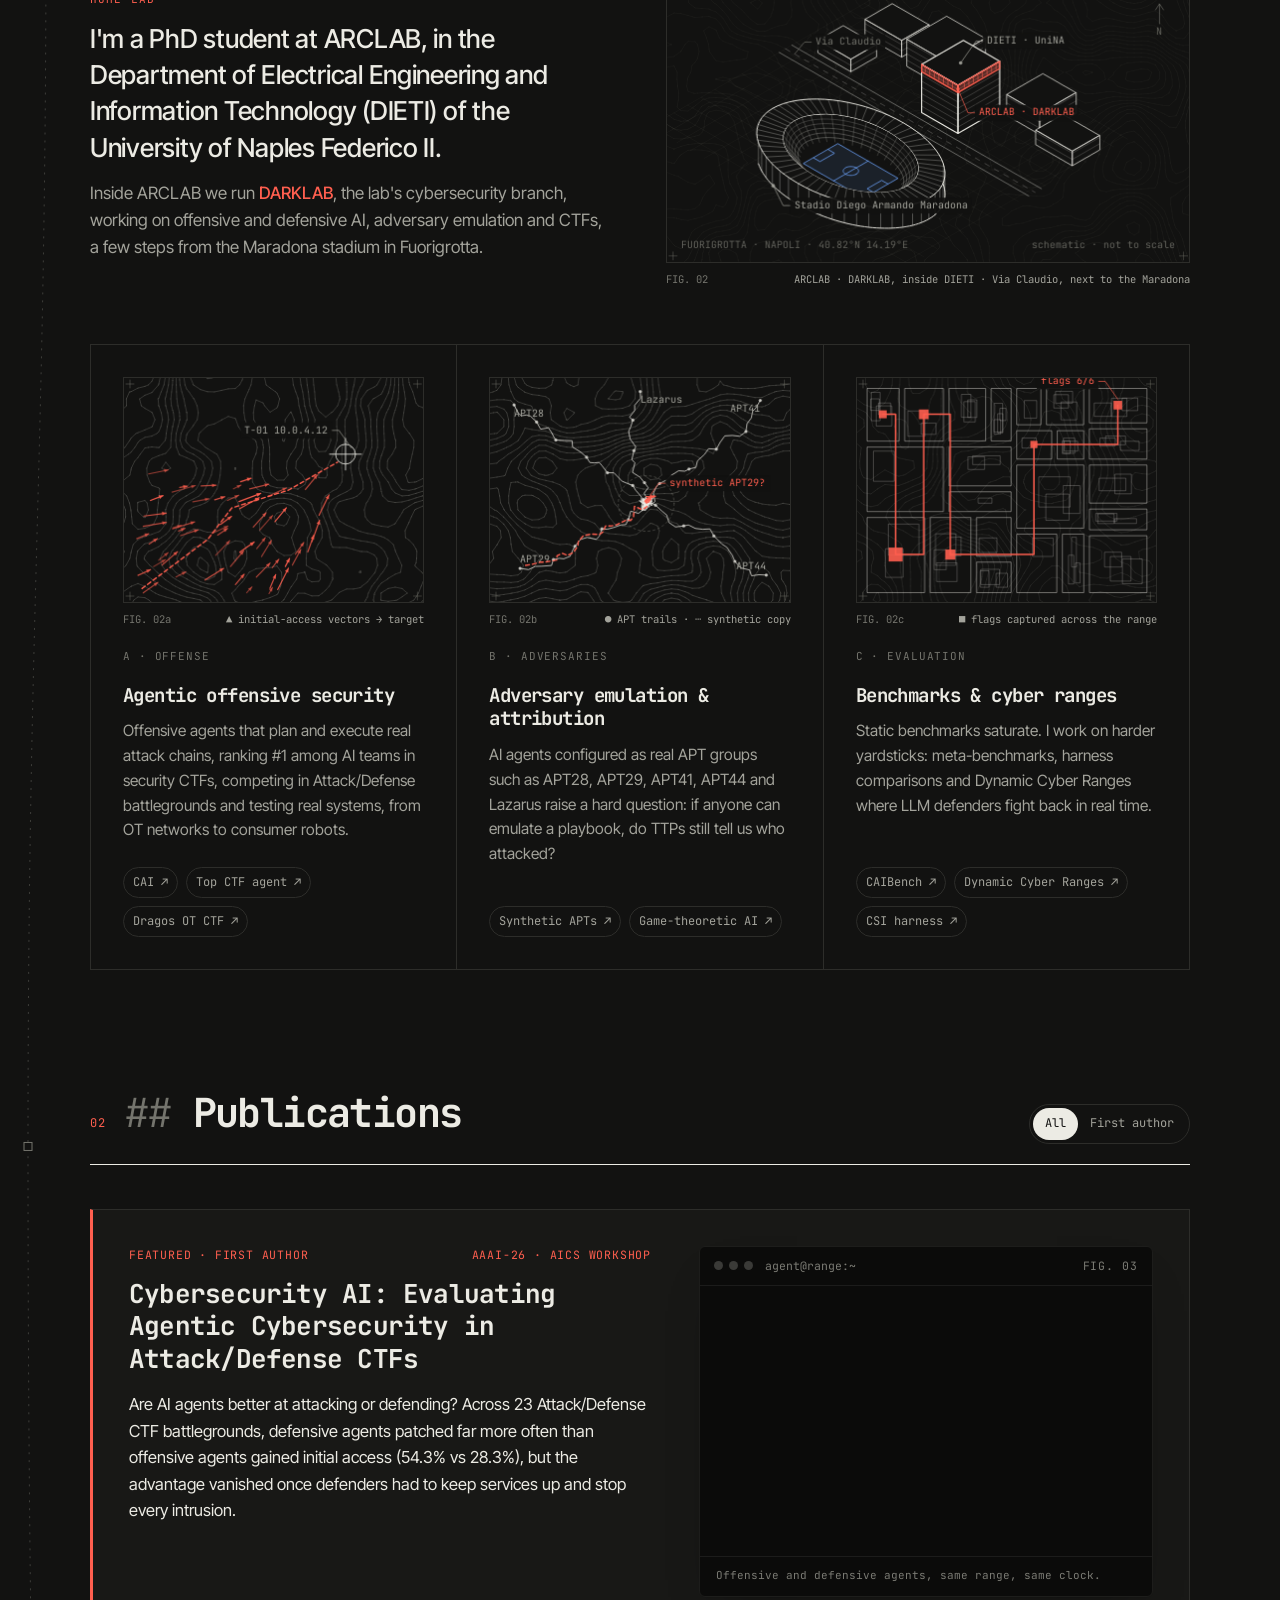
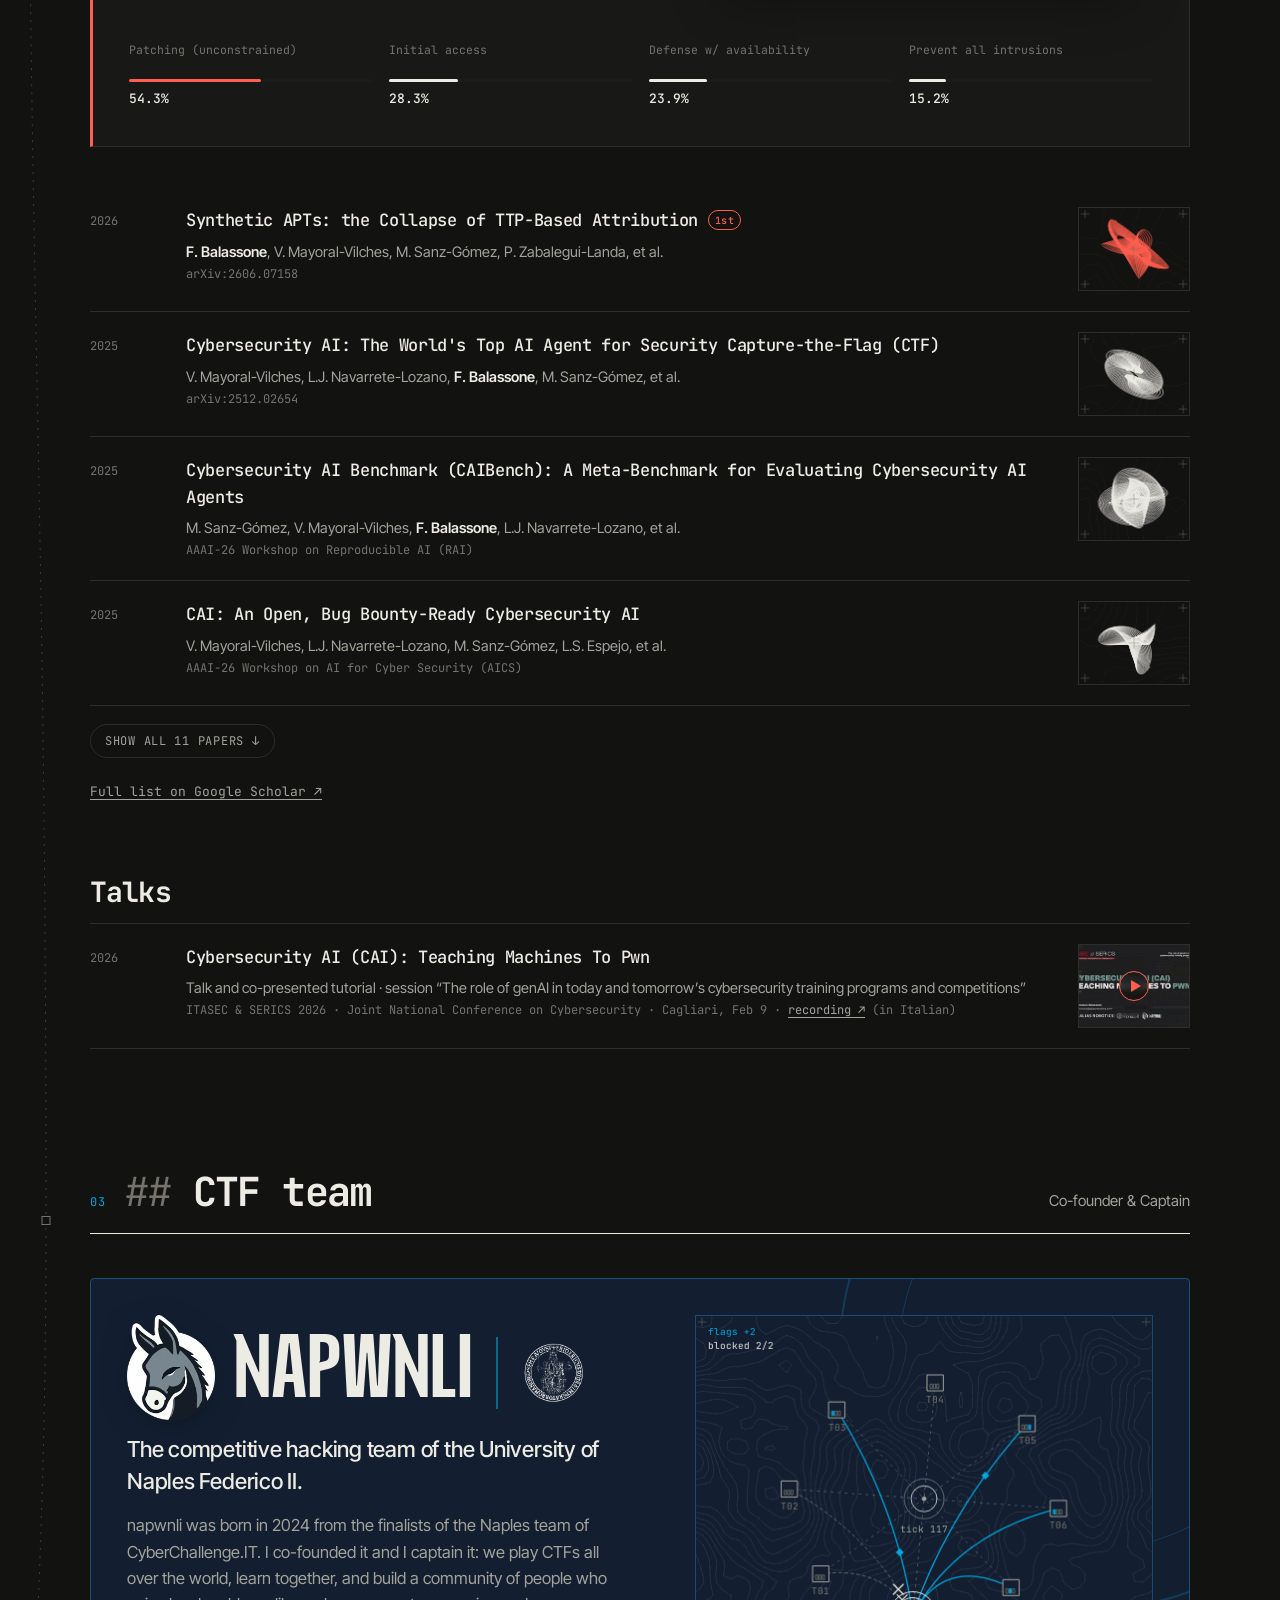
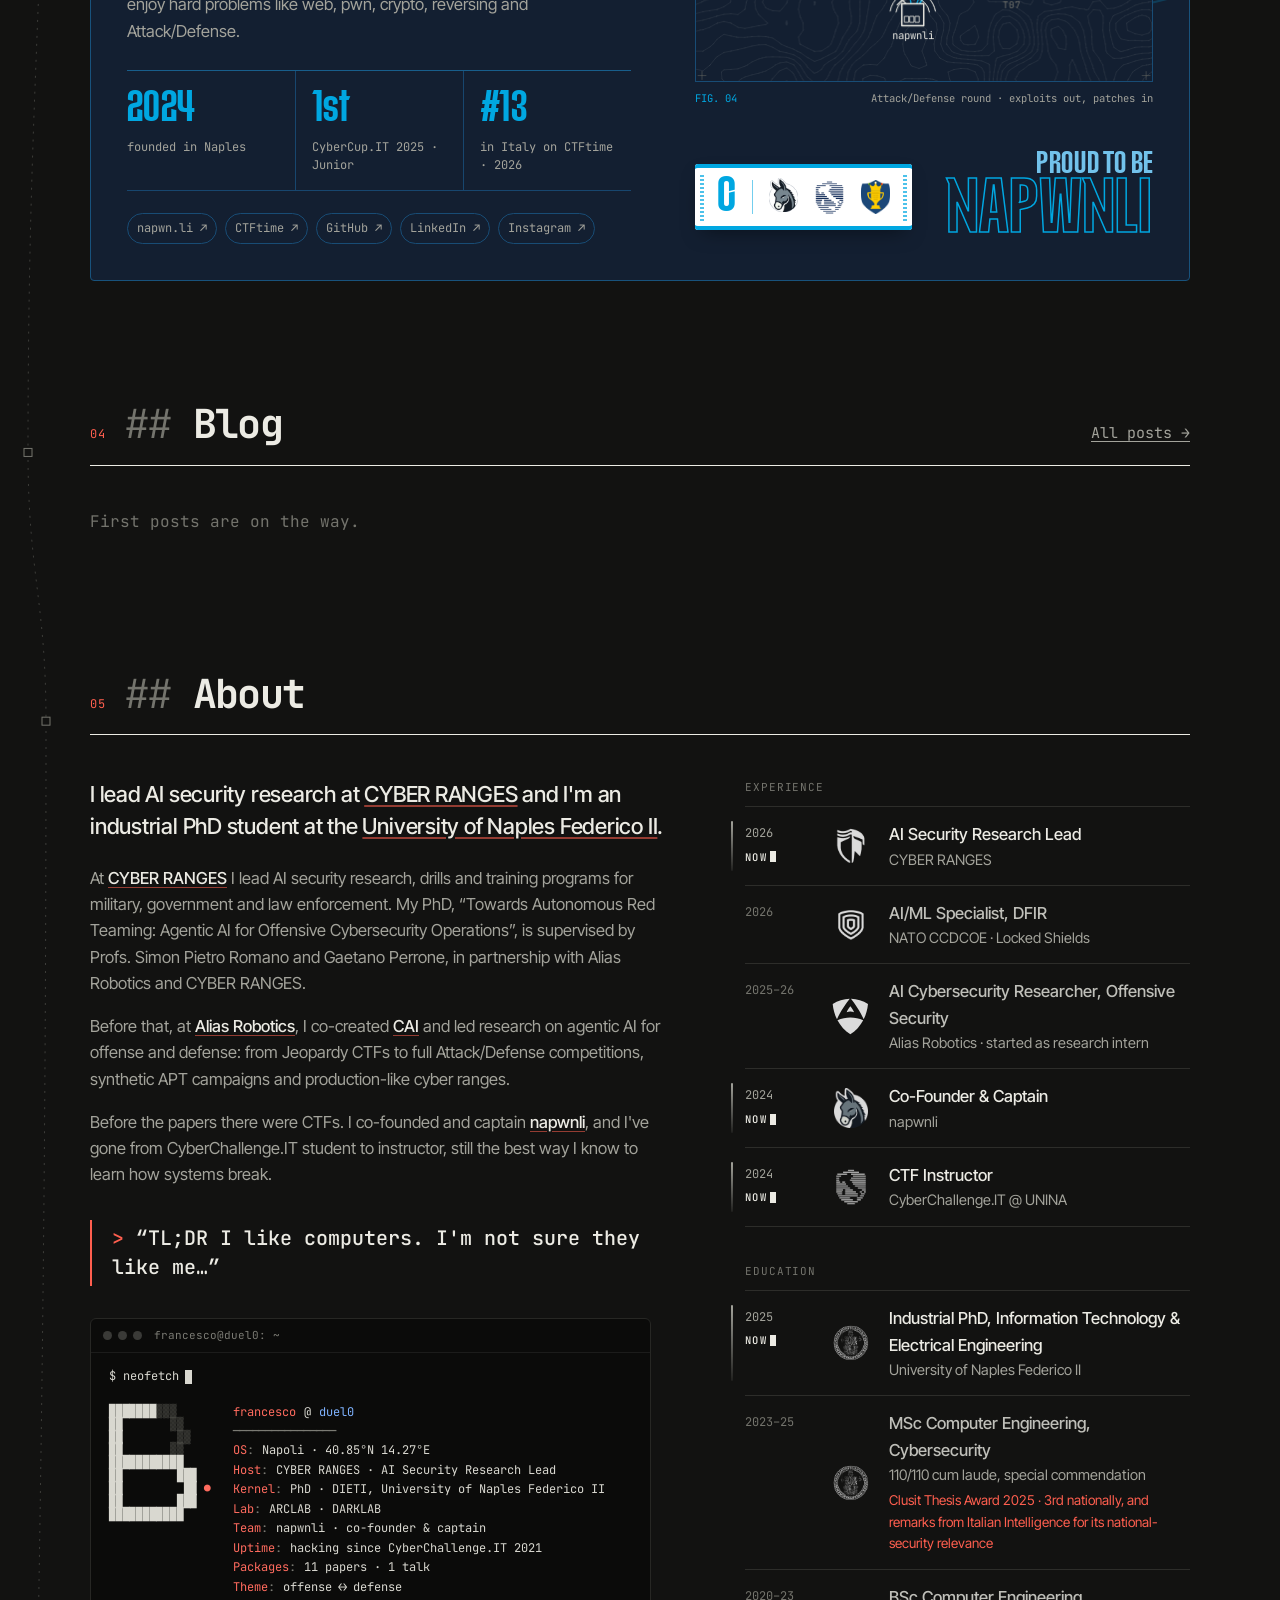
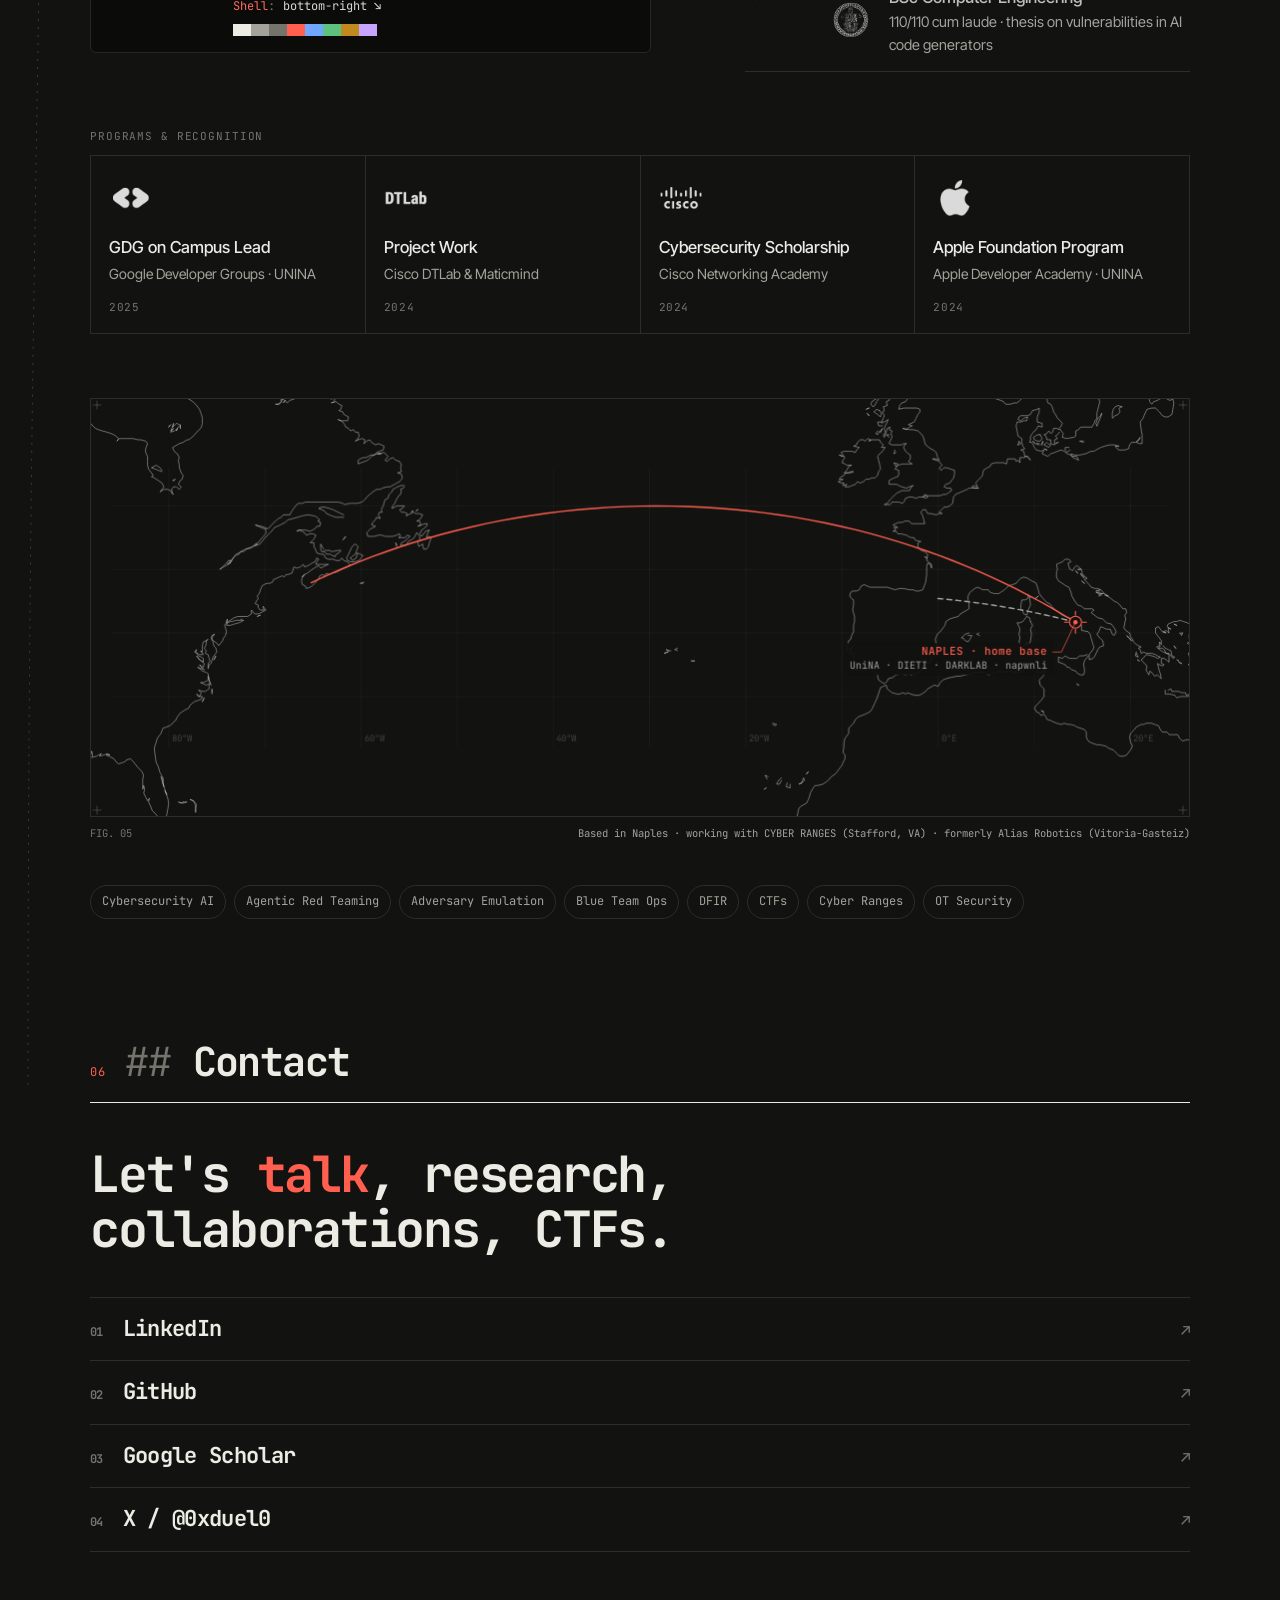
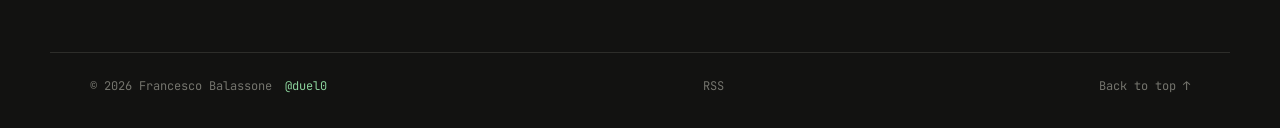
==== commit 9a1b4b1d: "About: white NOW with blinking cursor; programs as a full-width row of four Co-Authored-By: Claude O" ====
--- a/index.html
+++ b/index.html
@@ -515,31 +515,6 @@
             </div>
           </figure>
 
-          <div class="about-programs">
-            <h3 class="side-label mono">Programs &amp; recognition</h3>
-            <ol class="timeline">
-              <li>
-                <span class="tl-when mono">2025</span>
-                <span class="tl-logo"><img src="assets/logos/marks/gdg.png" alt="Google Developer Groups" width="40" height="40" loading="lazy"></span>
-                <div><b>GDG on Campus Lead</b><span>Google Developer Groups · UNINA</span></div>
-              </li>
-              <li>
-                <span class="tl-when mono">2024</span>
-                <span class="tl-logo"><img src="assets/logos/marks/dtlab.png" alt="Cisco DTLab" width="40" height="40" loading="lazy"></span>
-                <div><b>Project Work</b><span>Cisco DTLab &amp; Maticmind</span></div>
-              </li>
-              <li>
-                <span class="tl-when mono">2024</span>
-                <span class="tl-logo"><img src="assets/logos/marks/cisco.png" alt="Cisco" width="40" height="40" loading="lazy"></span>
-                <div><b>Cybersecurity Scholarship</b><span>Cisco Networking Academy</span></div>
-              </li>
-              <li>
-                <span class="tl-when mono">2024</span>
-                <span class="tl-logo"><img src="assets/logos/marks/apple-developer-academy.png" alt="Apple Developer Academy" width="40" height="40" loading="lazy"></span>
-                <div><b>Apple Foundation Program</b><span>Apple Developer Academy · UNINA</span></div>
-              </li>
-            </ol>
-          </div>
         </div>
 
         <div class="about-side">
@@ -592,6 +567,32 @@
           </ol>
 
         </div>
+      </div>
+
+      <div class="about-programs">
+        <h3 class="side-label mono">Programs &amp; recognition</h3>
+        <ol class="programs">
+        <li>
+          <span class="prog-logo"><img src="assets/logos/marks/gdg.png" alt="Google Developer Groups" width="40" height="40" loading="lazy"></span>
+          <div><b>GDG on Campus Lead</b><span>Google Developer Groups · UNINA</span></div>
+          <span class="prog-when mono">2025</span>
+        </li>
+        <li>
+          <span class="prog-logo"><img src="assets/logos/marks/dtlab.png" alt="Cisco DTLab" width="40" height="40" loading="lazy"></span>
+          <div><b>Project Work</b><span>Cisco DTLab &amp; Maticmind</span></div>
+          <span class="prog-when mono">2024</span>
+        </li>
+        <li>
+          <span class="prog-logo"><img src="assets/logos/marks/cisco.png" alt="Cisco" width="40" height="40" loading="lazy"></span>
+          <div><b>Cybersecurity Scholarship</b><span>Cisco Networking Academy</span></div>
+          <span class="prog-when mono">2024</span>
+        </li>
+        <li>
+          <span class="prog-logo"><img src="assets/logos/marks/apple-developer-academy.png" alt="Apple Developer Academy" width="40" height="40" loading="lazy"></span>
+          <div><b>Apple Foundation Program</b><span>Apple Developer Academy · UNINA</span></div>
+          <span class="prog-when mono">2024</span>
+        </li>
+        </ol>
       </div>
 
       <figure class="card-fig places-fig">
--- a/assets/style.css
+++ b/assets/style.css
@@ -1067,17 +1067,17 @@
 .timeline li.is-now { position: relative; }
 .timeline li.is-now::before {
   content: ""; position: absolute; left: -14px; top: 14px; bottom: 14px; width: 2px; border-radius: 2px;
-  background: linear-gradient(var(--ok), color-mix(in oklab, var(--ok) 15%, transparent));
+  background: linear-gradient(var(--ink-2), color-mix(in oklab, var(--ink-2) 10%, transparent));
 }
 .timeline li.is-now b { color: var(--ink); }
 .timeline li:not(.is-now) b { color: color-mix(in oklab, var(--ink) 82%, var(--paper)); }
 .tl-now {
-  display: flex; width: fit-content; align-items: center; gap: 5px; margin-top: 7px; padding: 2px 8px 2px 6px; border-radius: 999px;
-  font-style: normal; font-size: 10px; line-height: 1.4; letter-spacing: .1em; text-transform: uppercase; color: var(--ok);
-  border: 1px solid color-mix(in oklab, var(--ok) 35%, transparent); background: color-mix(in oklab, var(--ok) 9%, transparent);
-}
-.tl-now i { width: 6px; height: 6px; border-radius: 50%; background: var(--ok); animation: pulse 2.2s infinite; }
-.tl-now.has-spin i { width: auto; height: auto; background: none; animation: none; font-style: normal; font-size: 12px; line-height: 1; min-width: 1em; text-align: center; }
+  display: flex; flex-direction: row-reverse; justify-content: flex-end; align-items: center; gap: 3px; margin-top: 5px;
+  font-style: normal; font-size: 10.5px; font-weight: 500; letter-spacing: .12em; text-transform: uppercase; color: var(--ink);
+}
+.tl-now i { width: 6px; height: 11px; background: var(--ink); animation: tl-blink 1.1s steps(1) infinite; }
+@keyframes tl-blink { 50% { opacity: 0; } }
+@media (prefers-reduced-motion: reduce) { .tl-now i { animation: none; } }
 .timeline li.is-now .tl-when { color: var(--ink-2); }
 
 /* About: neofetch card */
@@ -1341,6 +1341,16 @@
 .pubs-toggle:hover { color: var(--ink); border-color: var(--ink-3); }
 .pubs-toggle[hidden] { display: none; }
 
-/* About: programs group sits under the neofetch card */
-.about-programs { margin-top: 40px; }
-.about-programs .timeline li { grid-template-columns: 72px 44px minmax(0, 1fr); }
+/* About: programs & recognition, one horizontal row under both columns */
+.about-programs { margin-top: clamp(40px, 5vw, 56px); }
+.programs { list-style: none; margin: 0; padding: 0; display: grid; grid-template-columns: repeat(4, minmax(0, 1fr)); border-top: 1px solid var(--line); border-left: 1px solid var(--line); }
+.programs li { display: grid; grid-template-rows: 44px 1fr auto; gap: 14px; padding: 20px 18px 16px; border-right: 1px solid var(--line); border-bottom: 1px solid var(--line); transition: background-color .2s; }
+.programs li:hover { background: color-mix(in oklab, var(--ink) 3%, transparent); }
+.prog-logo { display: flex; align-items: center; }
+.prog-logo img { display: block; width: 44px; height: 44px; object-fit: contain; opacity: .85; }
+.programs li:hover .prog-logo img { opacity: 1; }
+.programs b { display: block; font-weight: 500; color: var(--ink); }
+.programs span:not(.prog-logo):not(.prog-when) { display: block; margin-top: 2px; font-size: 14px; color: var(--ink-2); }
+.prog-when { font-size: 11px; color: var(--ink-3); letter-spacing: .06em; }
+@media (max-width: 900px) { .programs { grid-template-columns: repeat(2, minmax(0, 1fr)); } }
+@media (max-width: 520px) { .programs { grid-template-columns: minmax(0, 1fr); } .programs li { grid-template-rows: auto; grid-template-columns: 44px minmax(0, 1fr) auto; align-items: center; } }
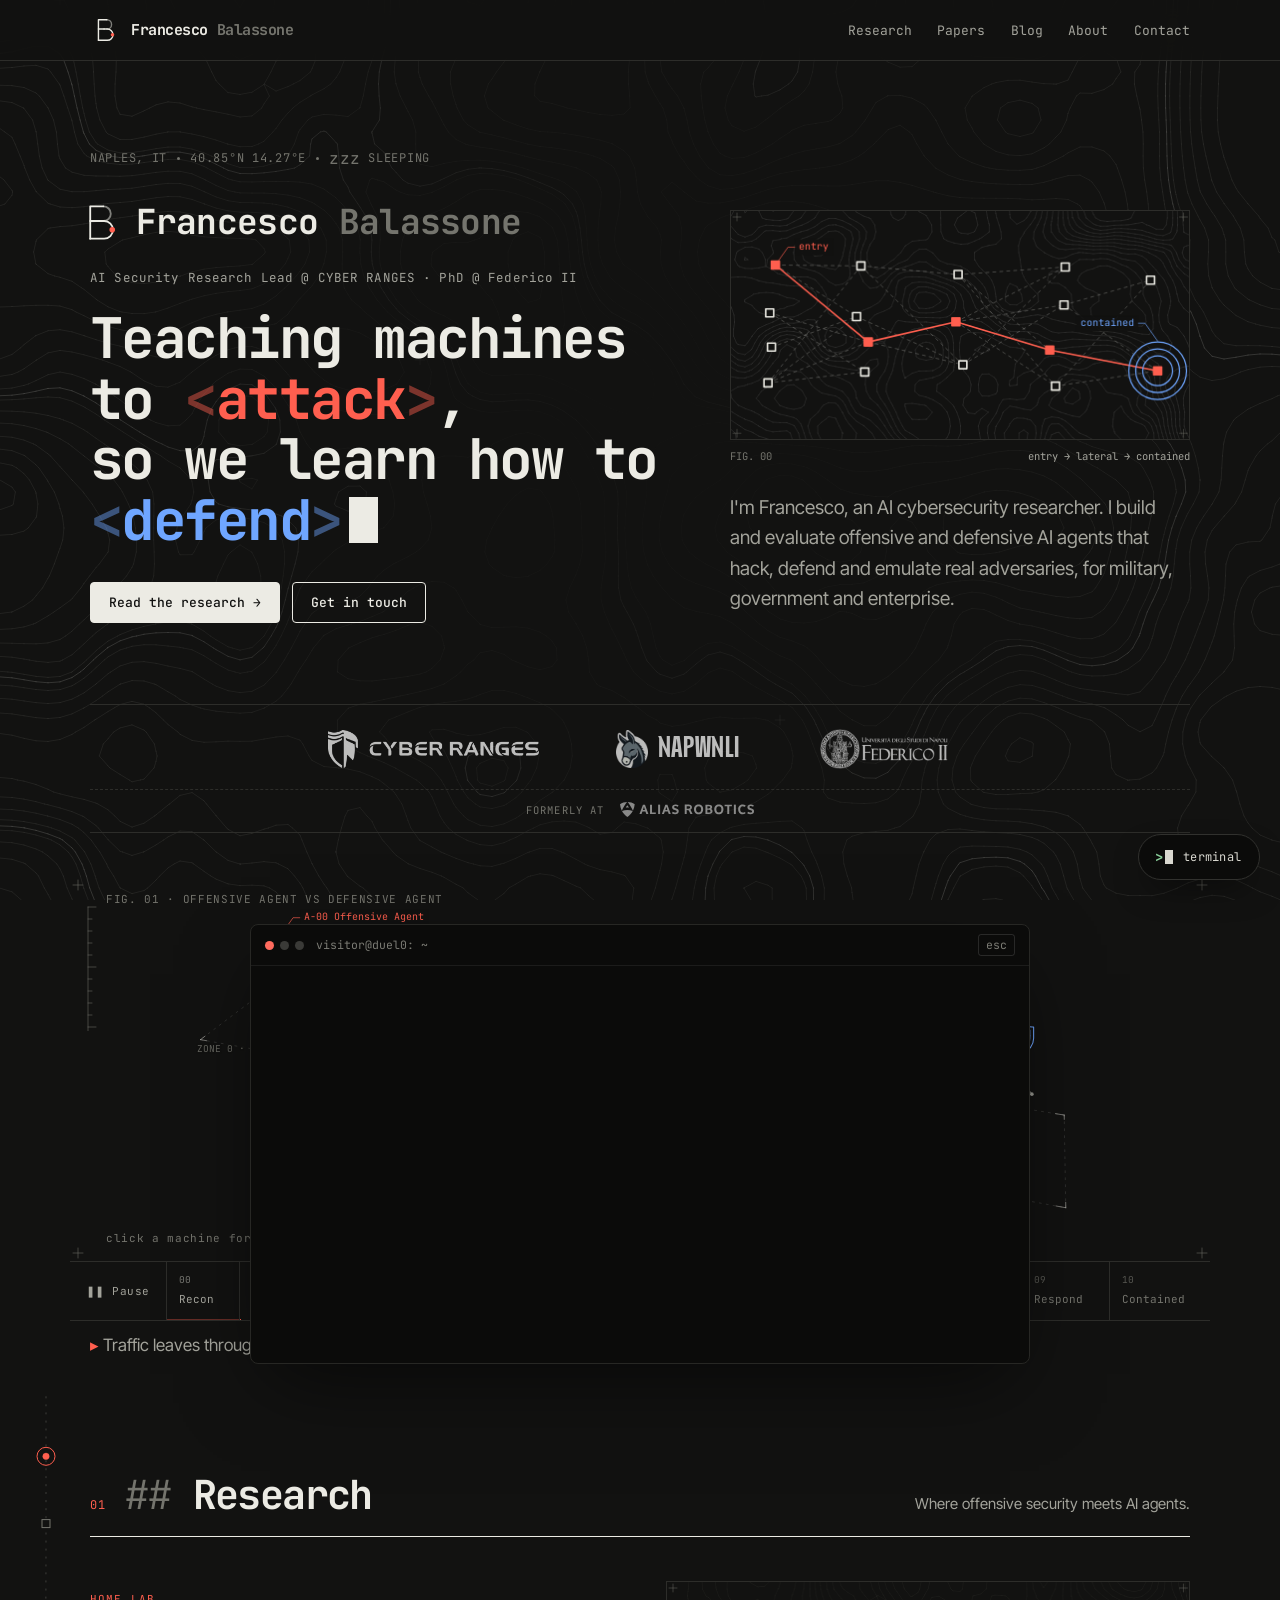
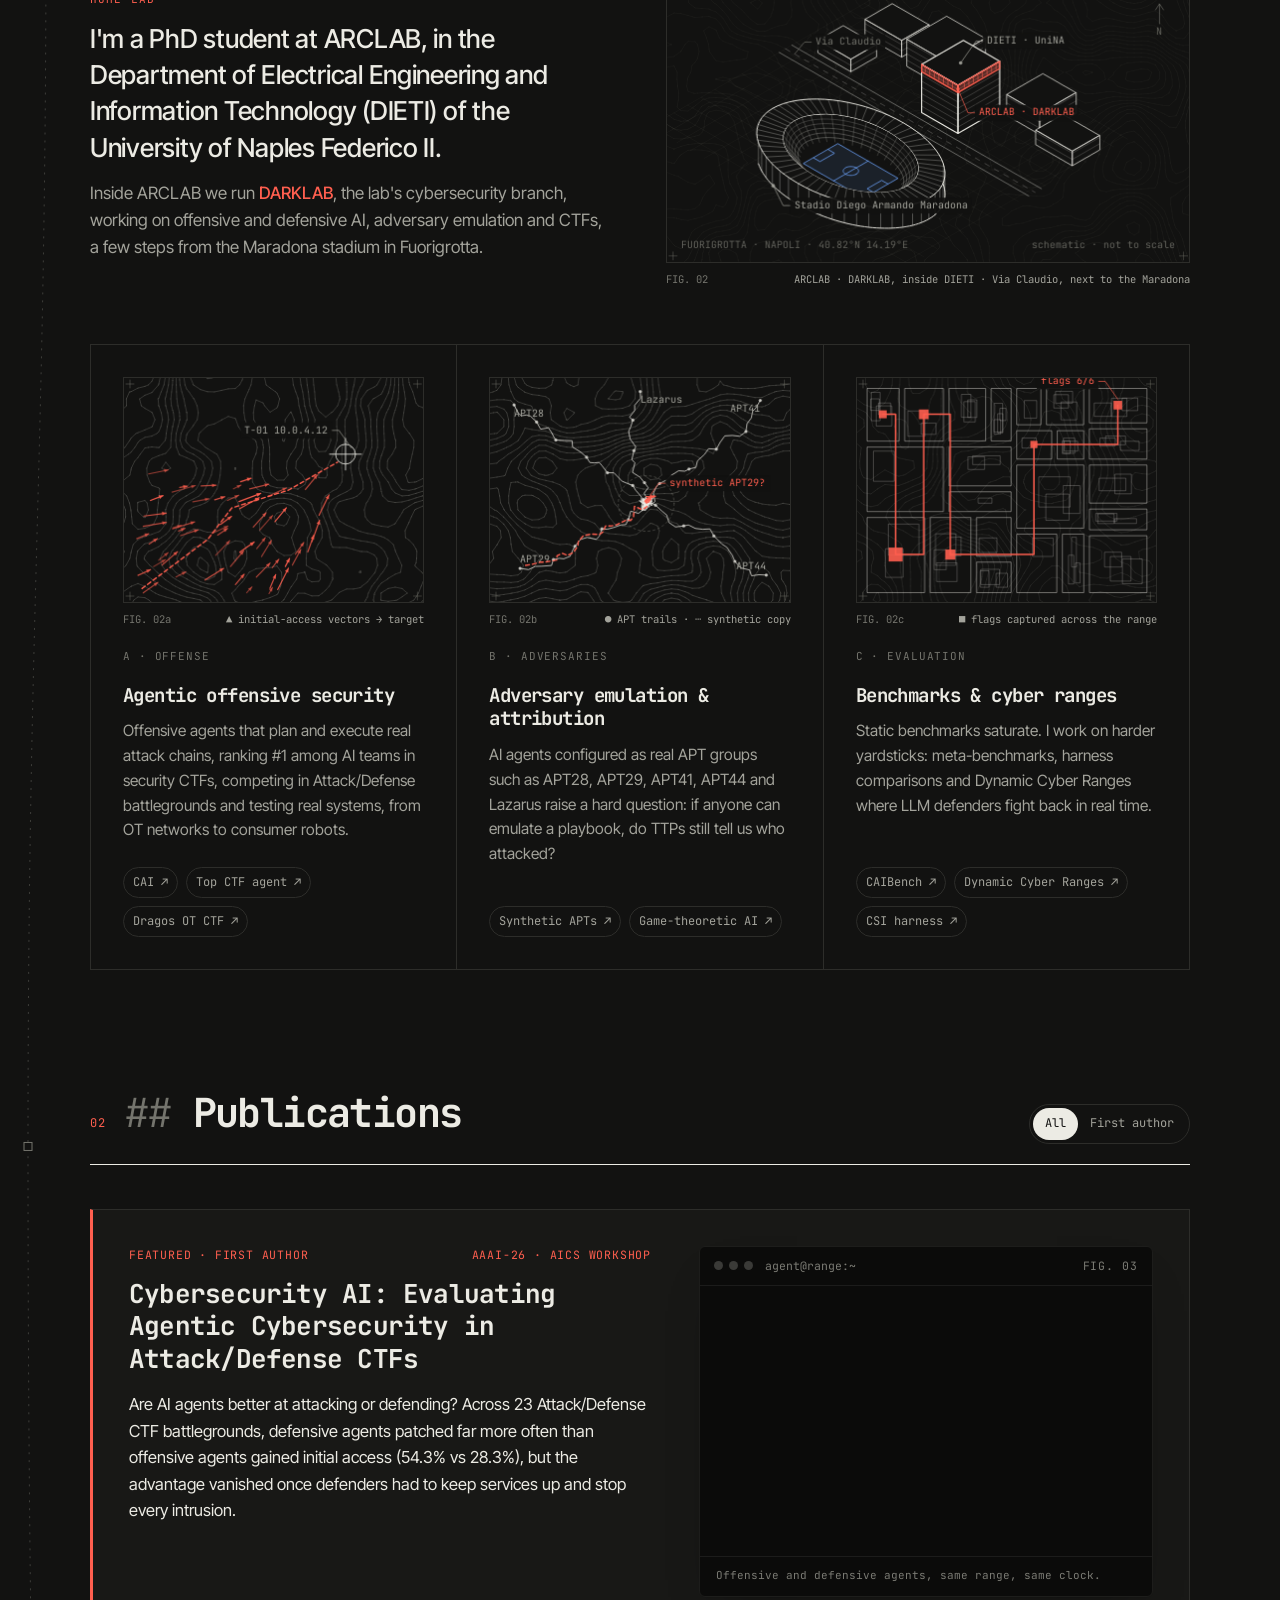
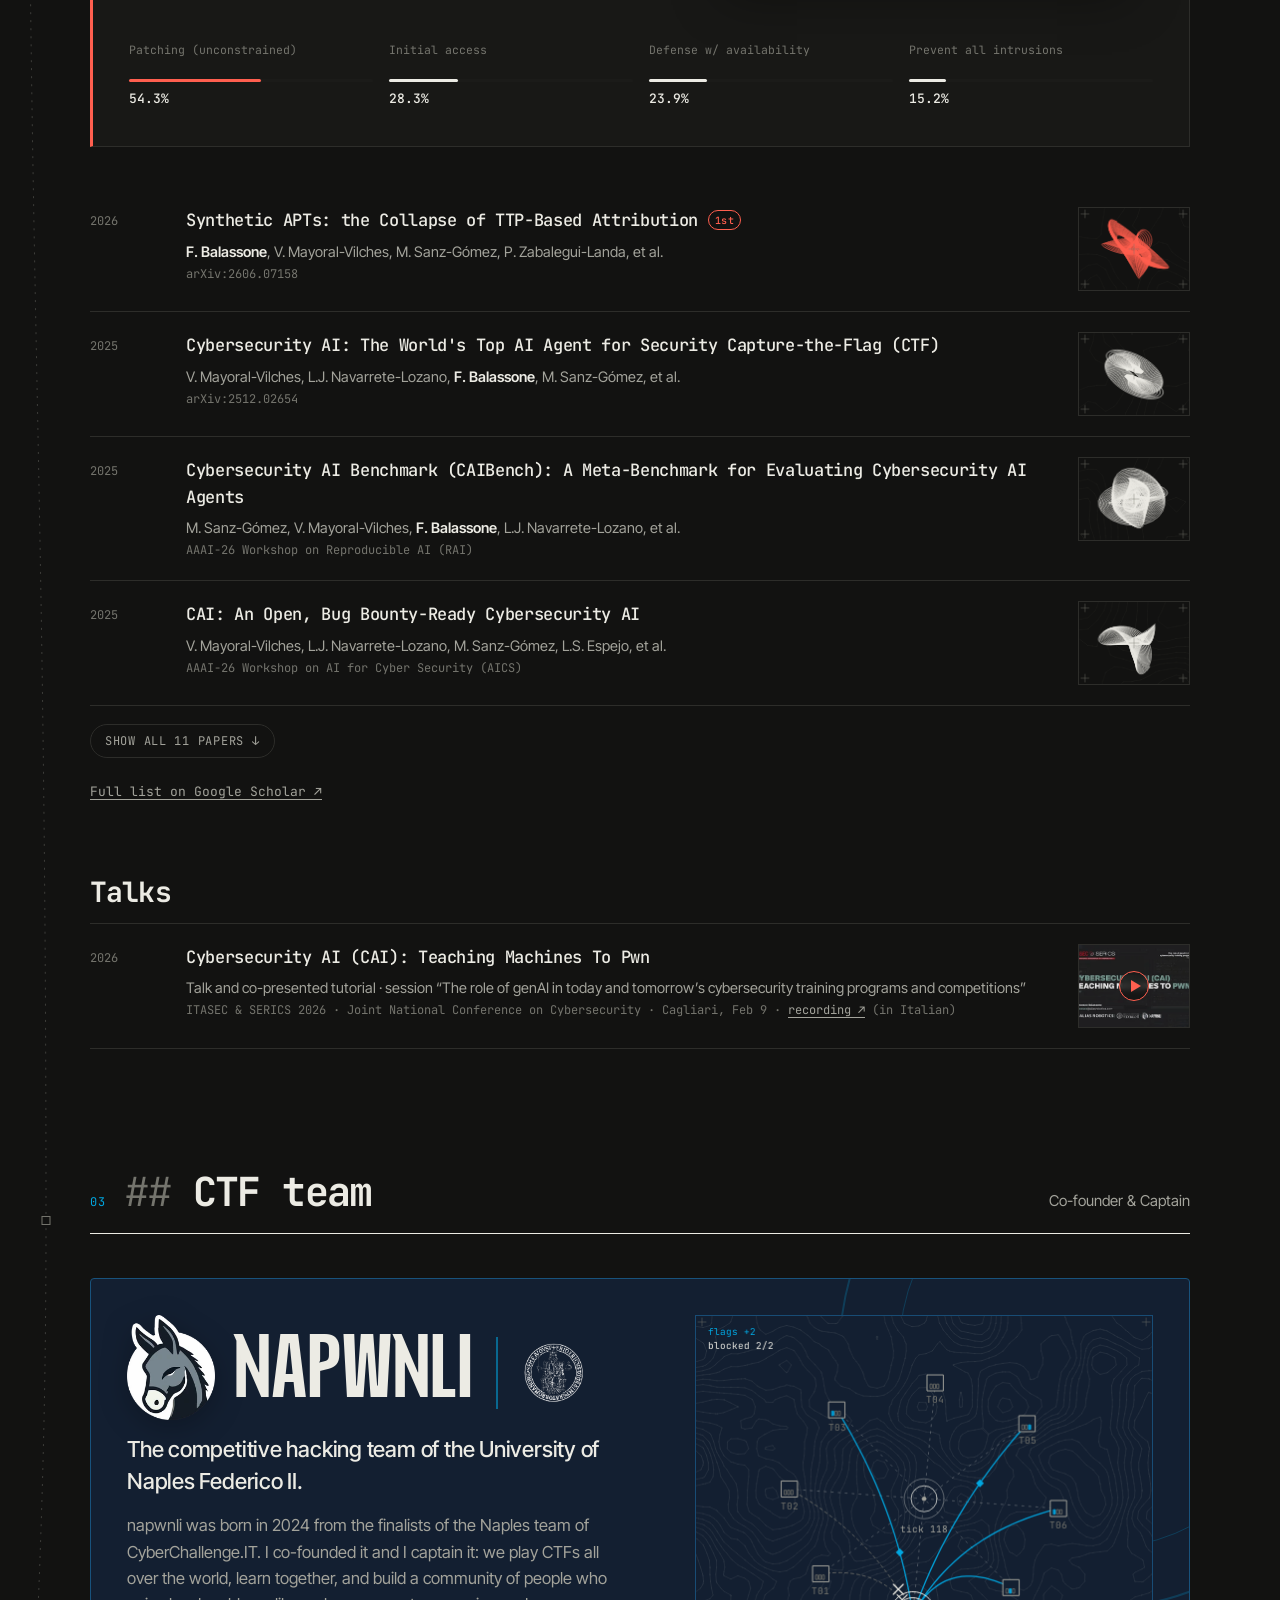
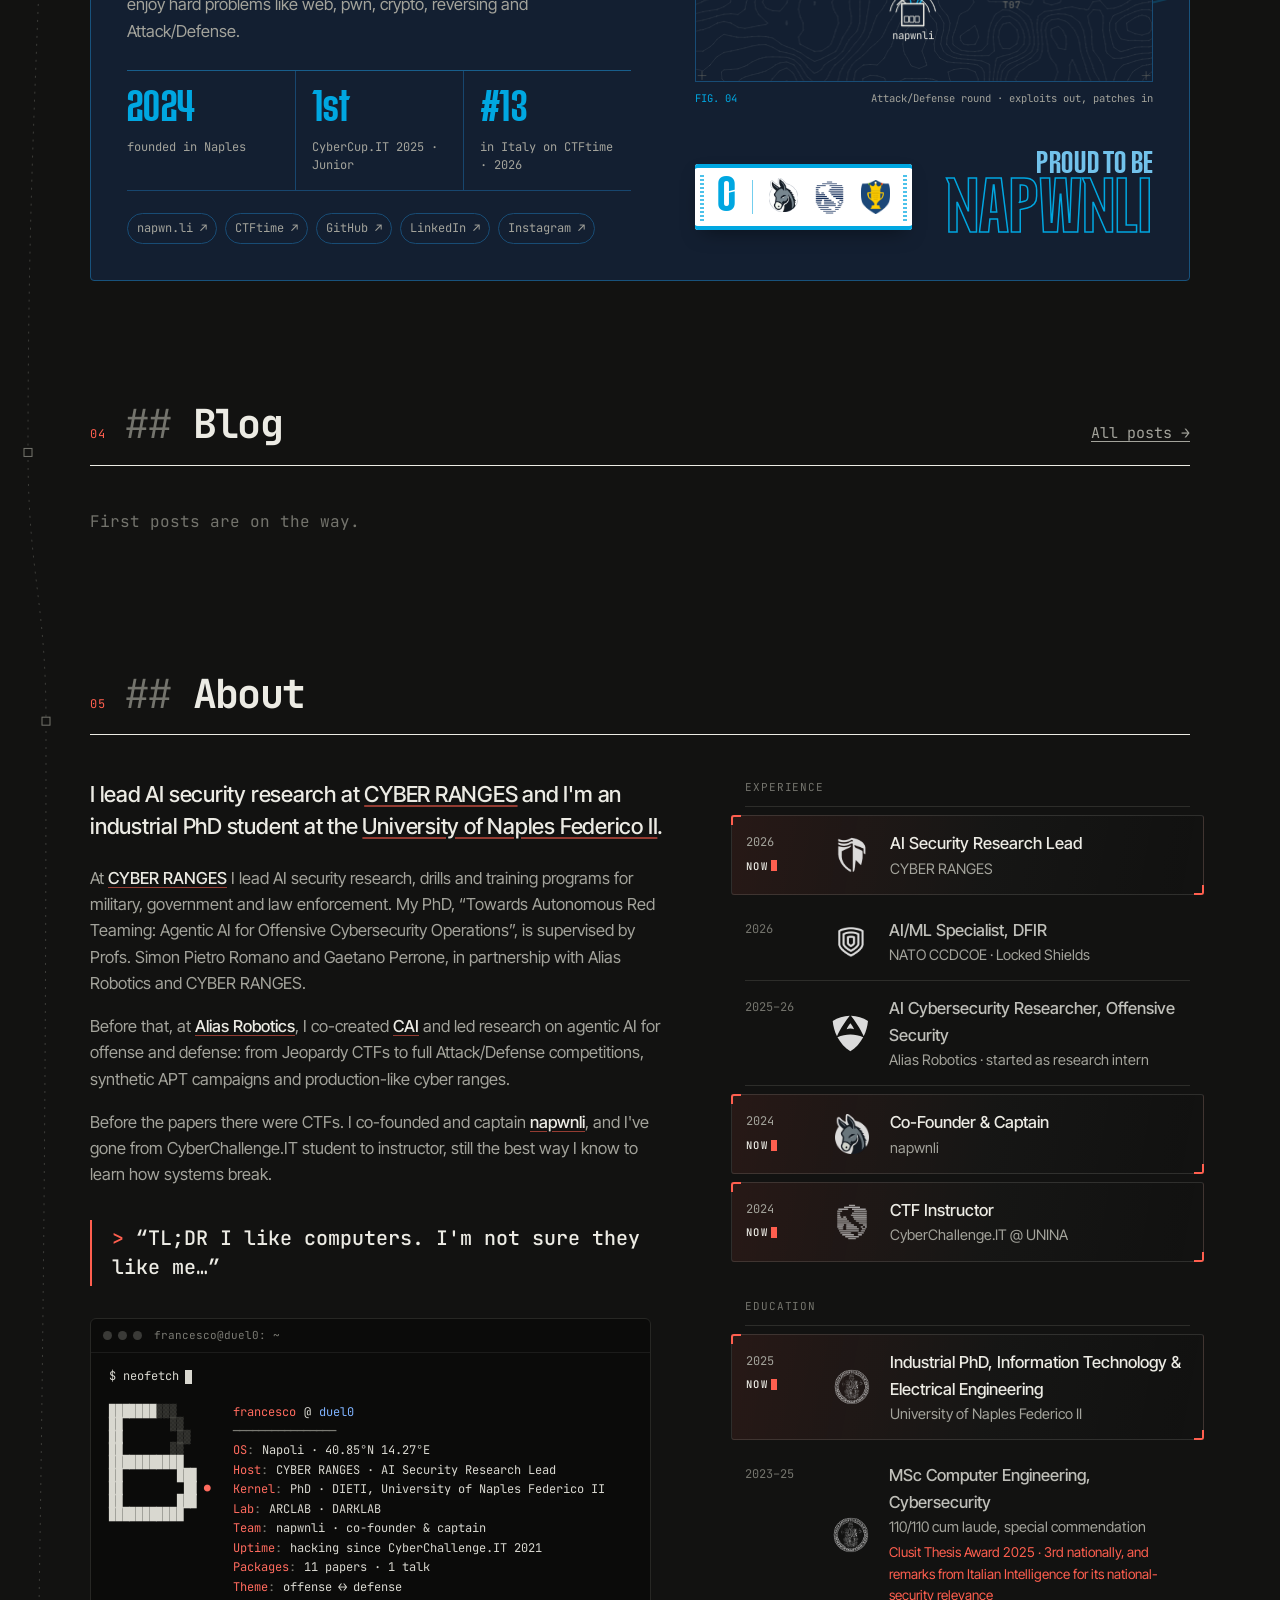
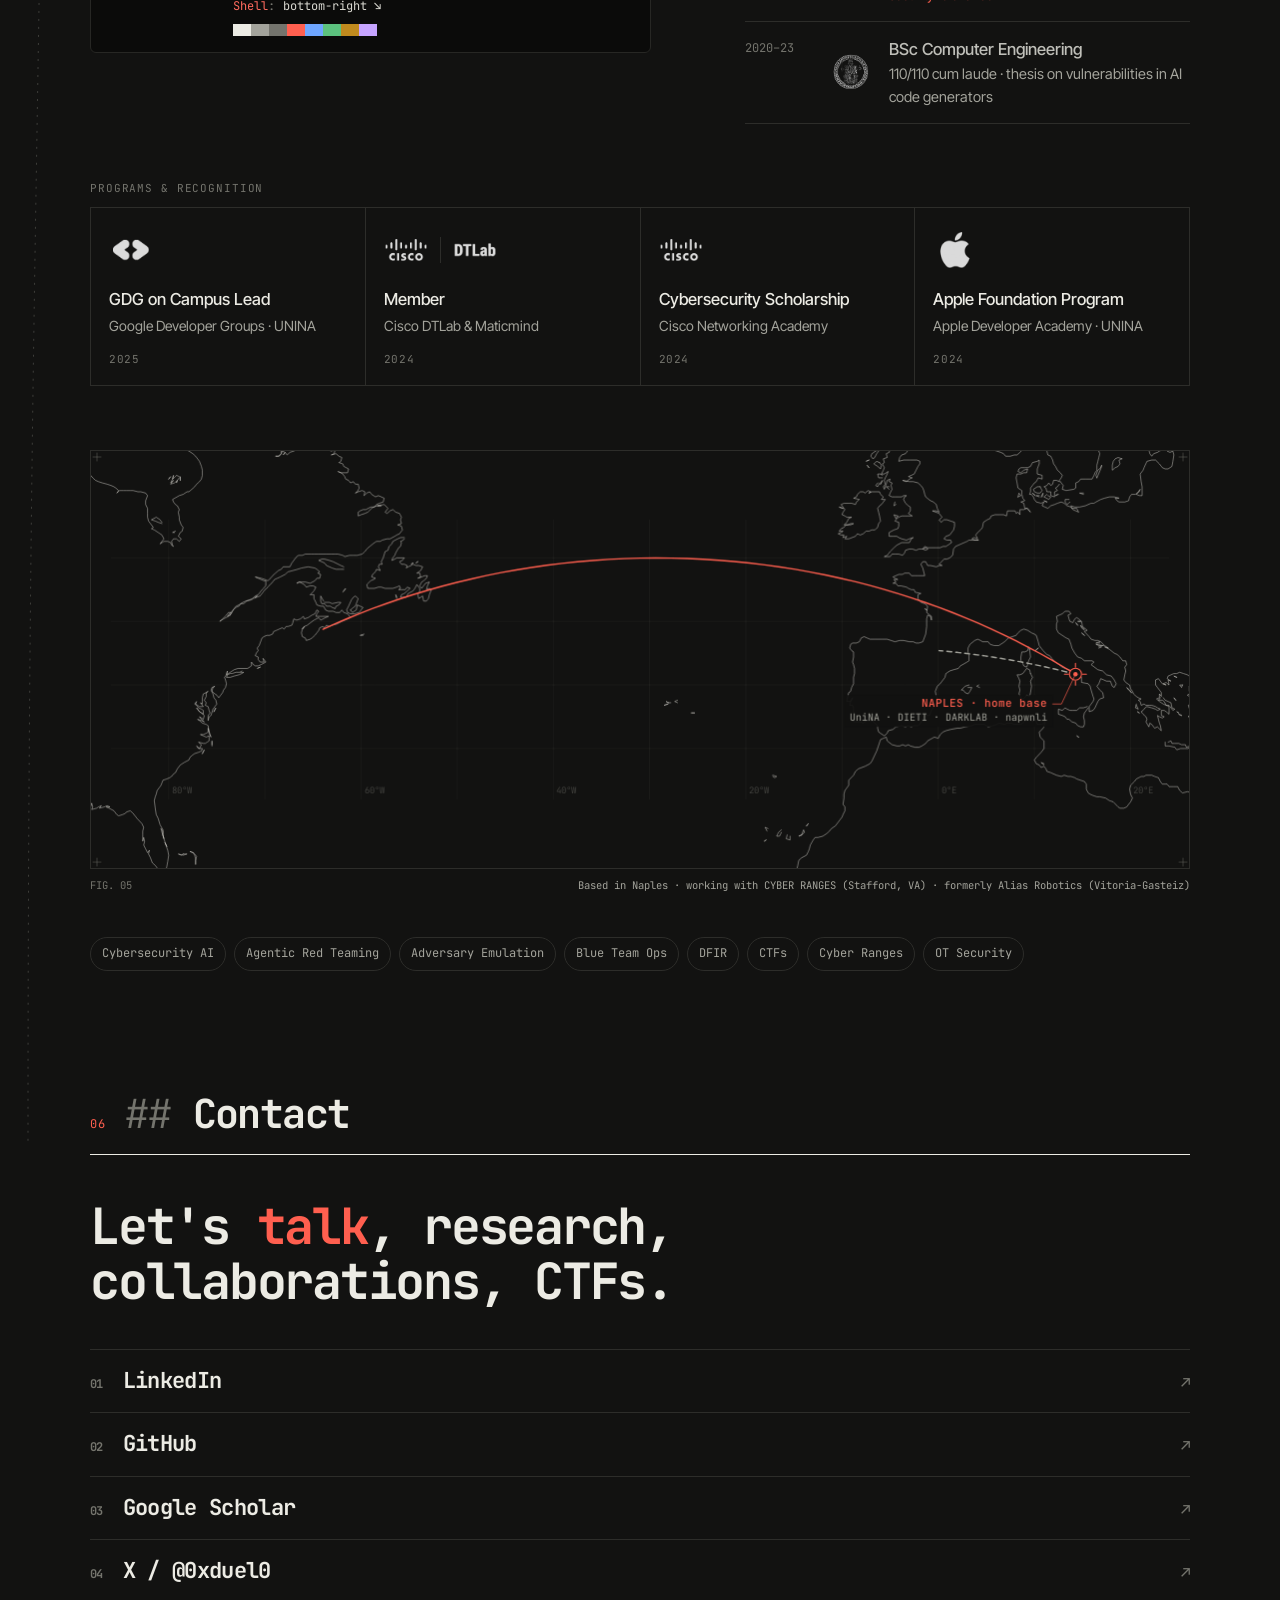
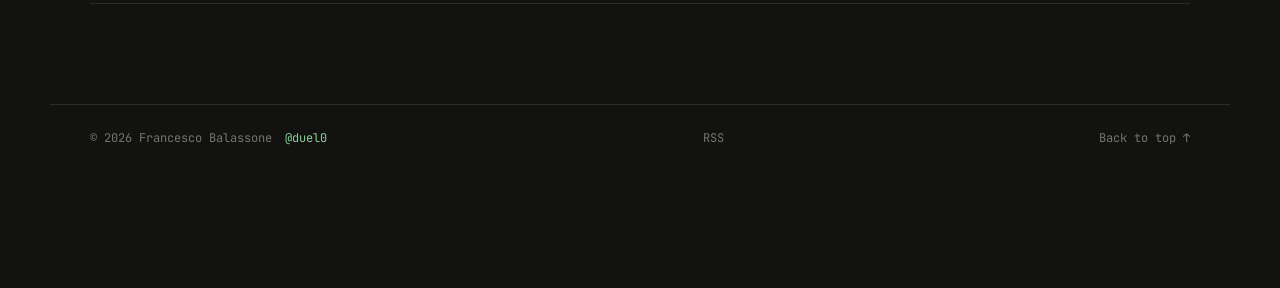
==== commit 4b2c8cd2: "About: framed current roles with corner brackets; DTLab card shows Cisco + DTLab, titled Member Co-A" ====
--- a/index.html
+++ b/index.html
@@ -578,8 +578,8 @@
           <span class="prog-when mono">2025</span>
         </li>
         <li>
-          <span class="prog-logo"><img src="assets/logos/marks/dtlab.png" alt="Cisco DTLab" width="40" height="40" loading="lazy"></span>
-          <div><b>Project Work</b><span>Cisco DTLab &amp; Maticmind</span></div>
+          <span class="prog-logo"><img src="assets/logos/marks/cisco.png" alt="Cisco" width="40" height="40" loading="lazy"><i aria-hidden="true"></i><img src="assets/logos/marks/dtlab.png" alt="DTLab" width="40" height="40" loading="lazy"></span>
+          <div><b>Member</b><span>Cisco DTLab &amp; Maticmind</span></div>
           <span class="prog-when mono">2024</span>
         </li>
         <li>
--- a/assets/style.css
+++ b/assets/style.css
@@ -1064,18 +1064,22 @@
 .pub-venue a:hover { color: var(--accent); }
 
 /* Timeline: current roles read as "live" */
-.timeline li.is-now { position: relative; }
-.timeline li.is-now::before {
-  content: ""; position: absolute; left: -14px; top: 14px; bottom: 14px; width: 2px; border-radius: 2px;
-  background: linear-gradient(var(--ink-2), color-mix(in oklab, var(--ink-2) 10%, transparent));
-}
+.timeline li.is-now {
+  position: relative; margin: 8px -14px; padding: 14px; border: 1px solid color-mix(in oklab, var(--ink) 13%, transparent); border-radius: 3px;
+  background: linear-gradient(100deg, color-mix(in oklab, var(--accent) 9%, transparent), color-mix(in oklab, var(--ink) 2%, transparent) 55%, transparent);
+}
+.timeline li.is-now + li:not(.is-now) { border-top: 0; }
+.timeline li.is-now::before, .timeline li.is-now::after { content: ""; position: absolute; width: 10px; height: 10px; border: 0 solid var(--accent); pointer-events: none; }
+.timeline li.is-now::before { left: -1px; top: -1px; border-left-width: 2px; border-top-width: 2px; border-top-left-radius: 3px; }
+.timeline li.is-now::after { right: -1px; bottom: -1px; border-right-width: 2px; border-bottom-width: 2px; border-bottom-right-radius: 3px; }
+.timeline li.is-now:hover { border-color: color-mix(in oklab, var(--accent) 40%, transparent); }
 .timeline li.is-now b { color: var(--ink); }
 .timeline li:not(.is-now) b { color: color-mix(in oklab, var(--ink) 82%, var(--paper)); }
 .tl-now {
   display: flex; flex-direction: row-reverse; justify-content: flex-end; align-items: center; gap: 3px; margin-top: 5px;
   font-style: normal; font-size: 10.5px; font-weight: 500; letter-spacing: .12em; text-transform: uppercase; color: var(--ink);
 }
-.tl-now i { width: 6px; height: 11px; background: var(--ink); animation: tl-blink 1.1s steps(1) infinite; }
+.tl-now i { width: 6px; height: 11px; background: var(--accent); animation: tl-blink 1.1s steps(1) infinite; }
 @keyframes tl-blink { 50% { opacity: 0; } }
 @media (prefers-reduced-motion: reduce) { .tl-now i { animation: none; } }
 .timeline li.is-now .tl-when { color: var(--ink-2); }
@@ -1354,3 +1358,5 @@
 .prog-when { font-size: 11px; color: var(--ink-3); letter-spacing: .06em; }
 @media (max-width: 900px) { .programs { grid-template-columns: repeat(2, minmax(0, 1fr)); } }
 @media (max-width: 520px) { .programs { grid-template-columns: minmax(0, 1fr); } .programs li { grid-template-rows: auto; grid-template-columns: 44px minmax(0, 1fr) auto; align-items: center; } }
+.prog-logo { gap: 12px; }
+.prog-logo i { width: 1px; height: 26px; background: var(--line); }
